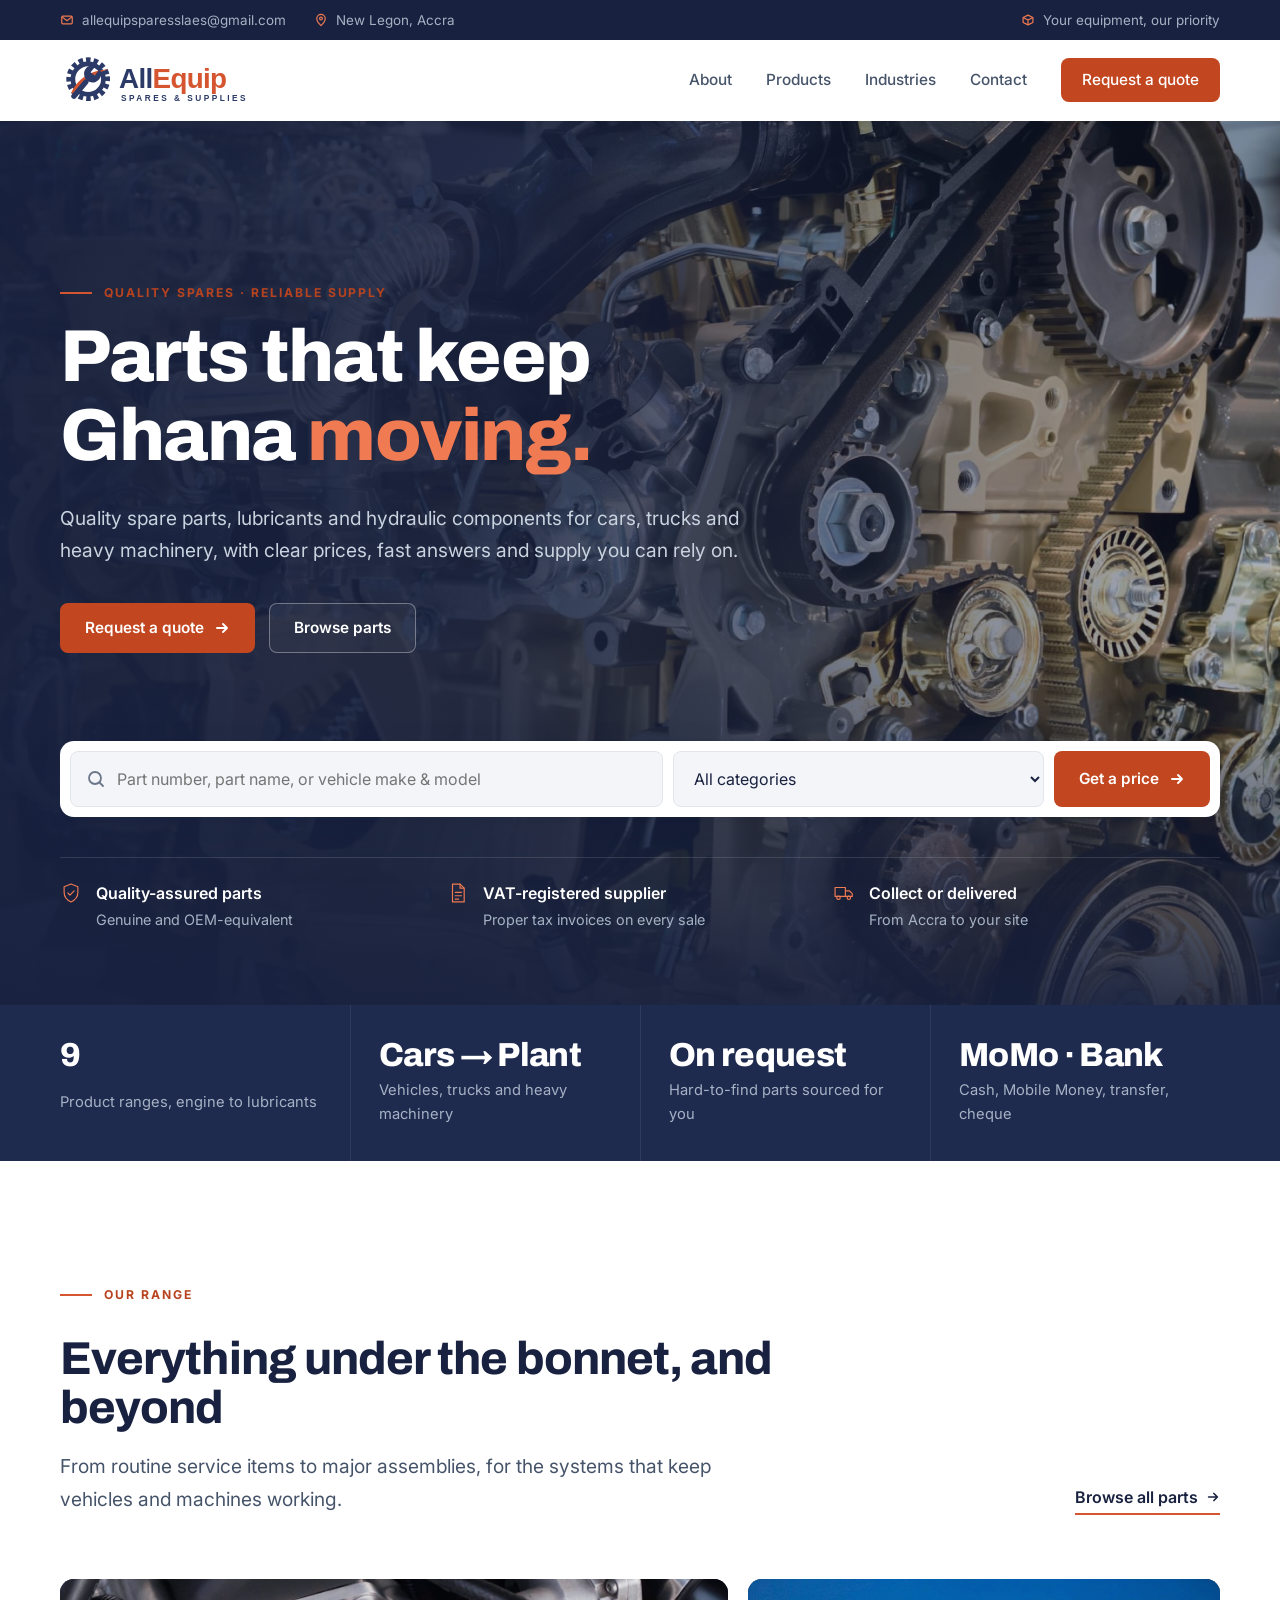
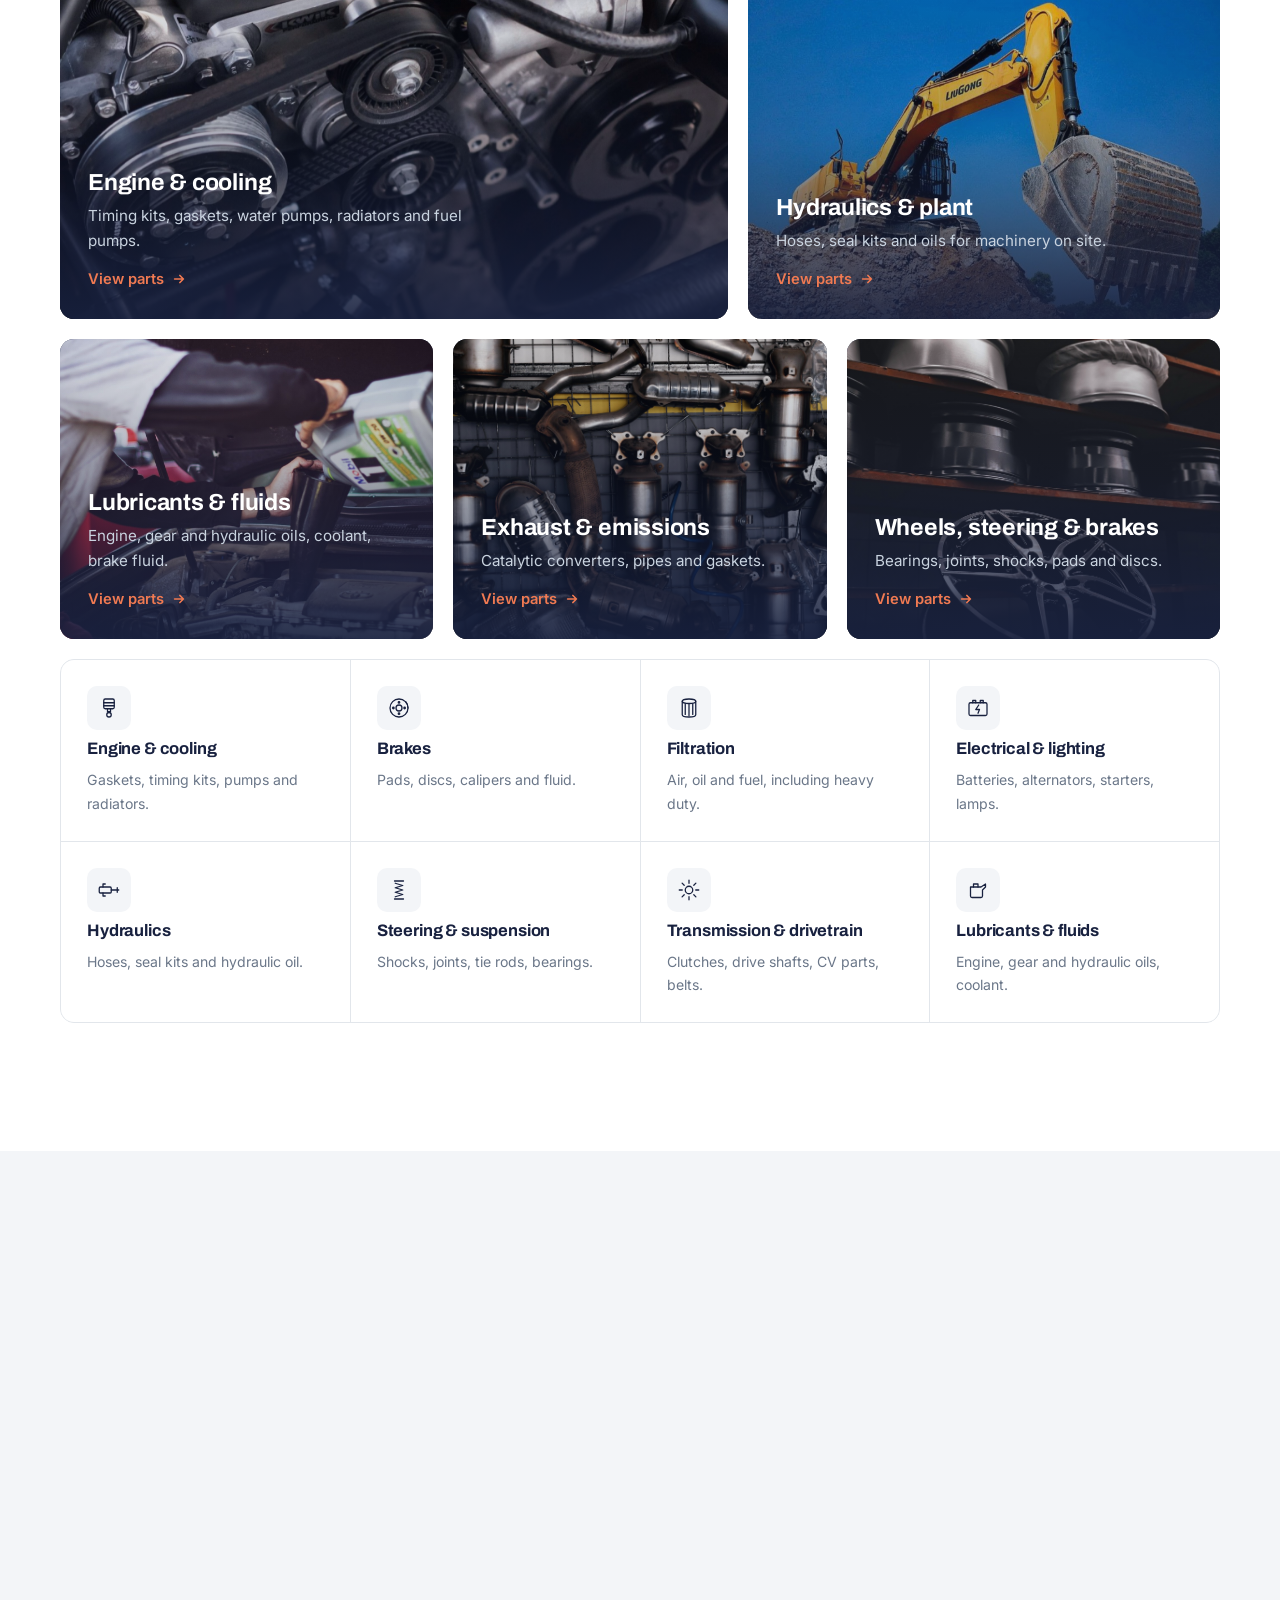
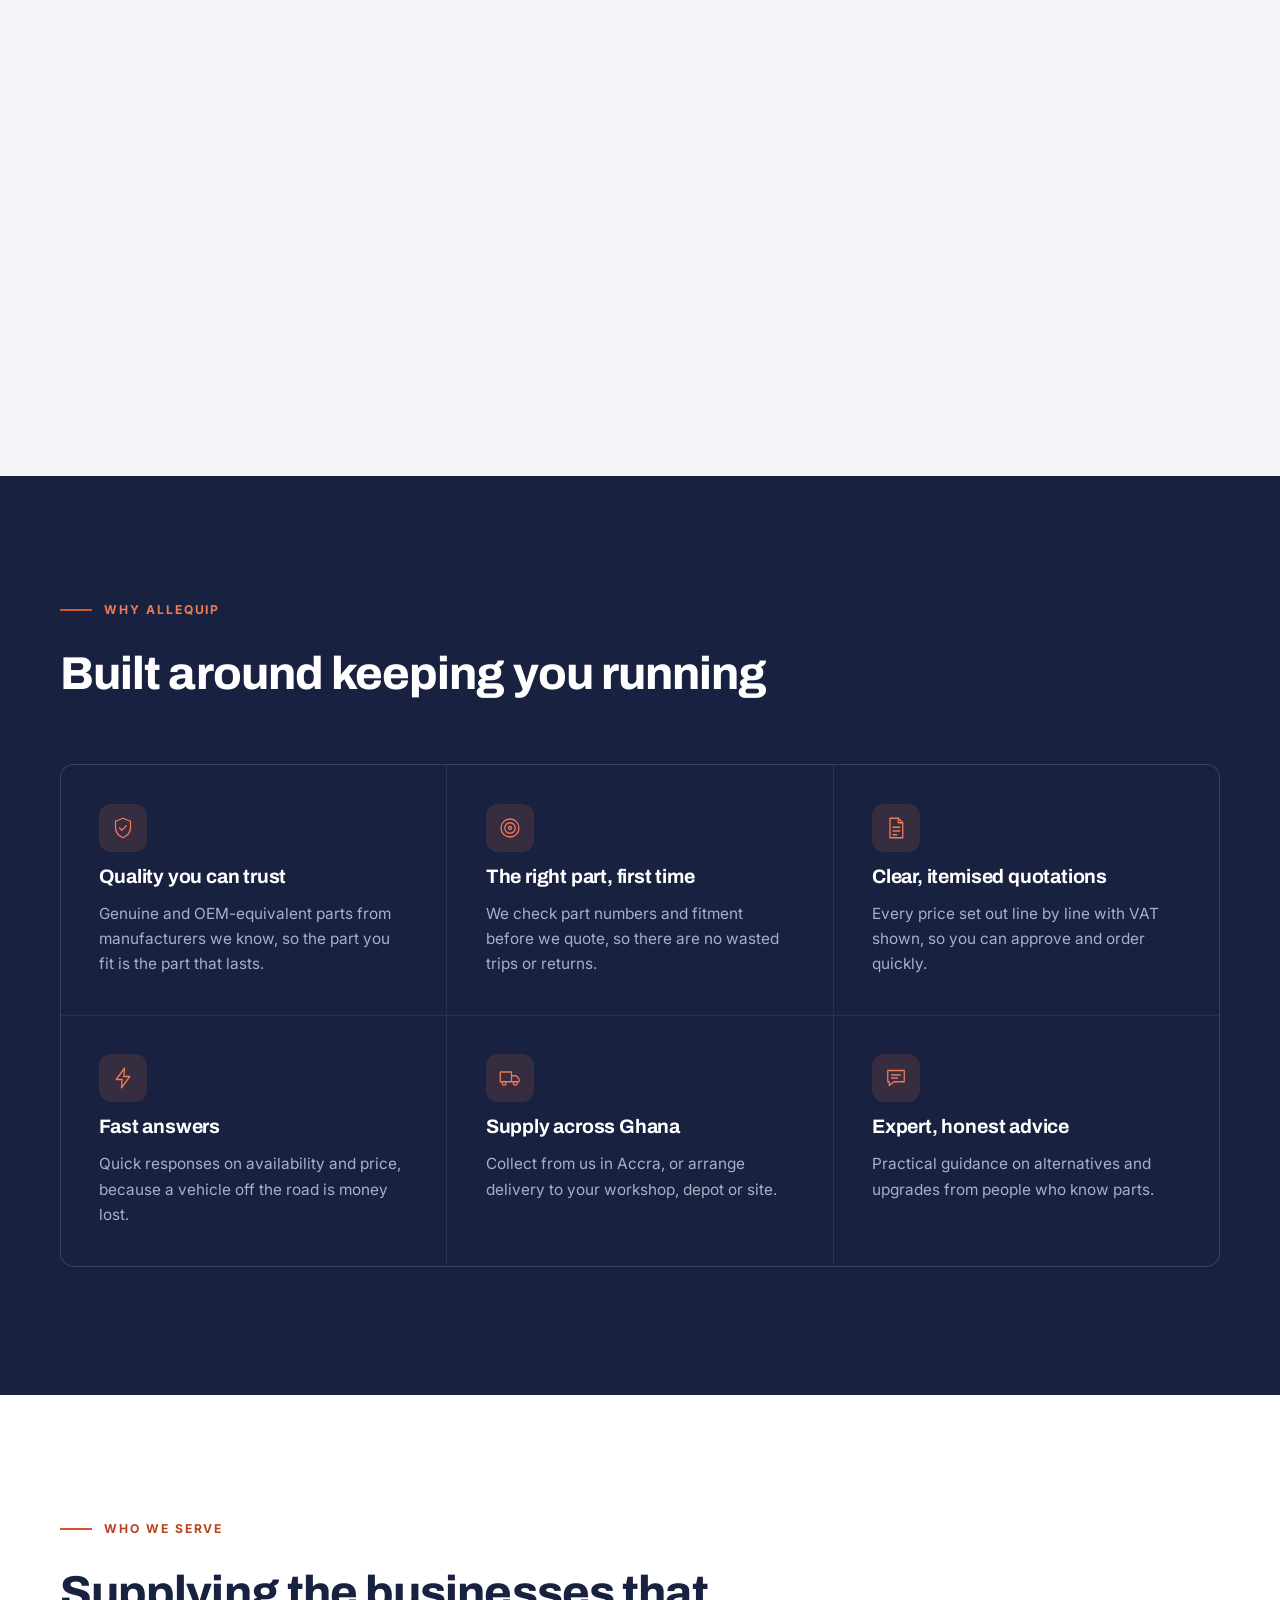
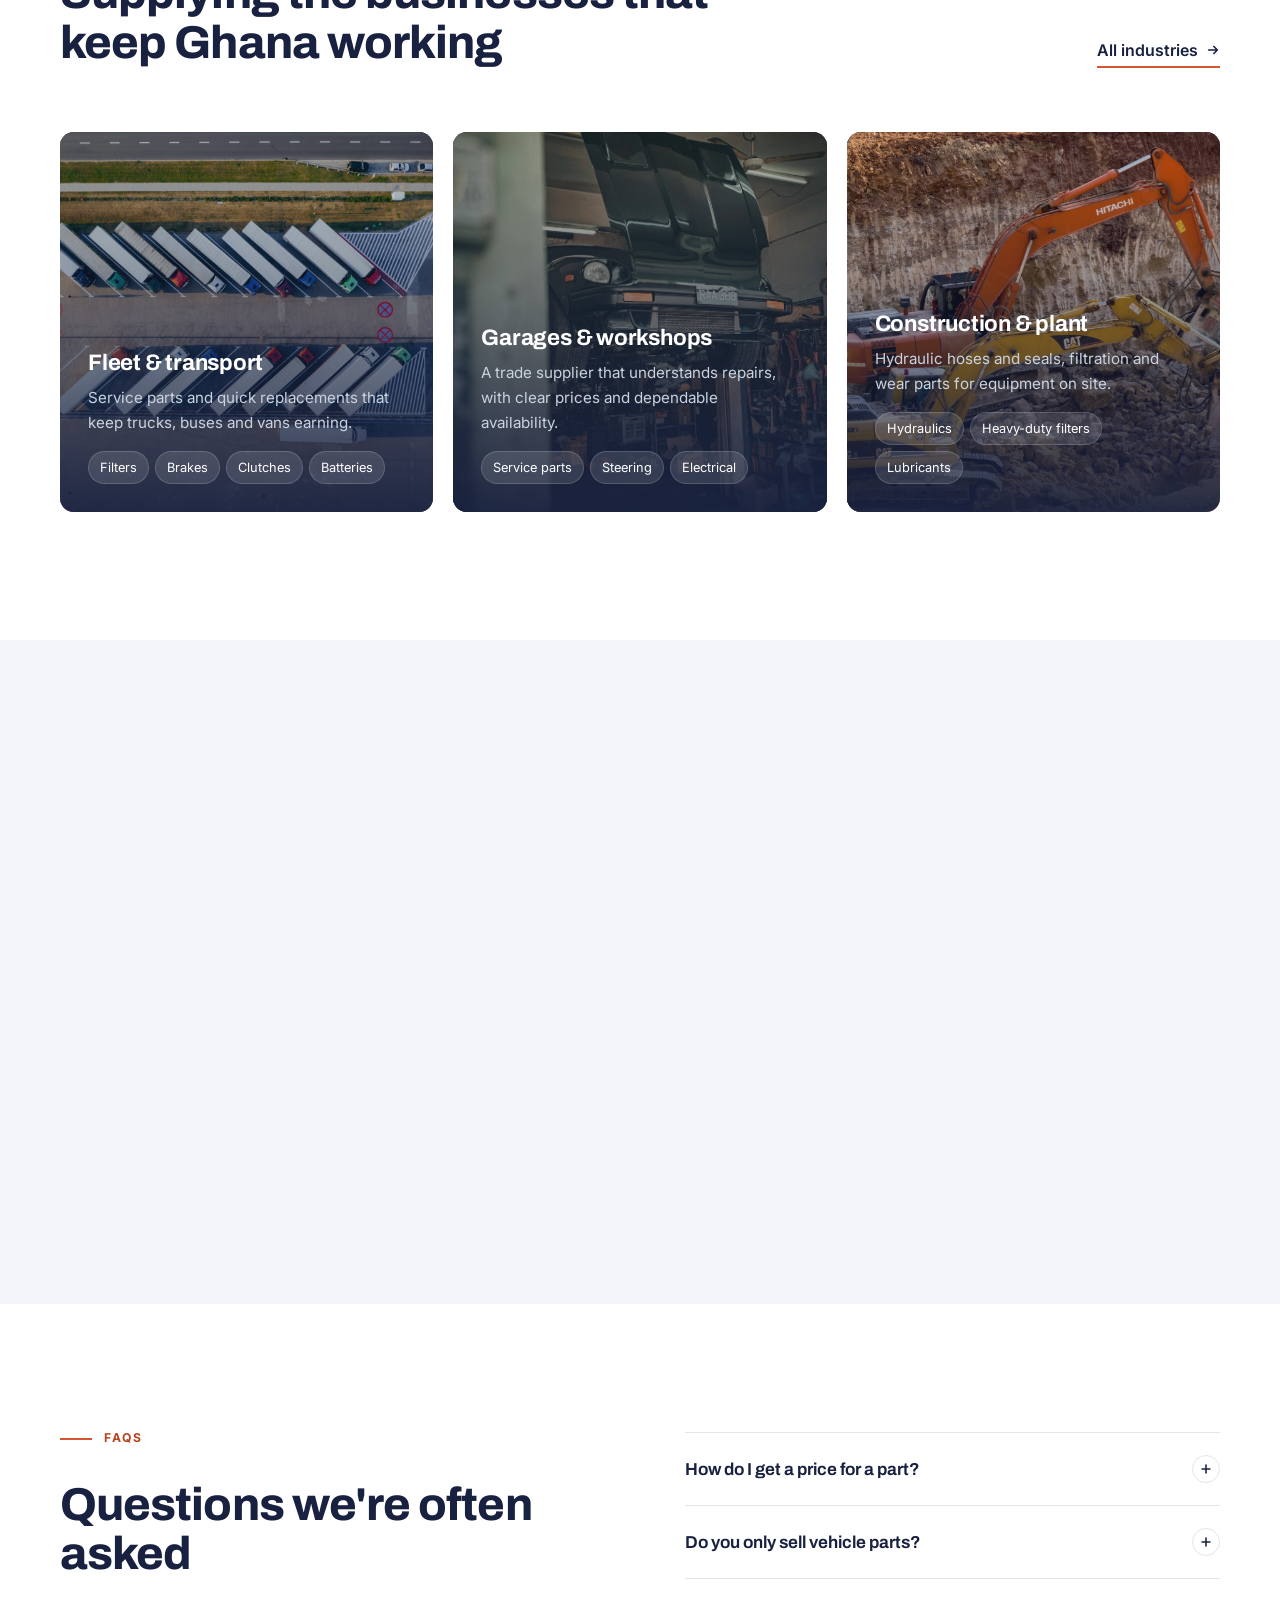
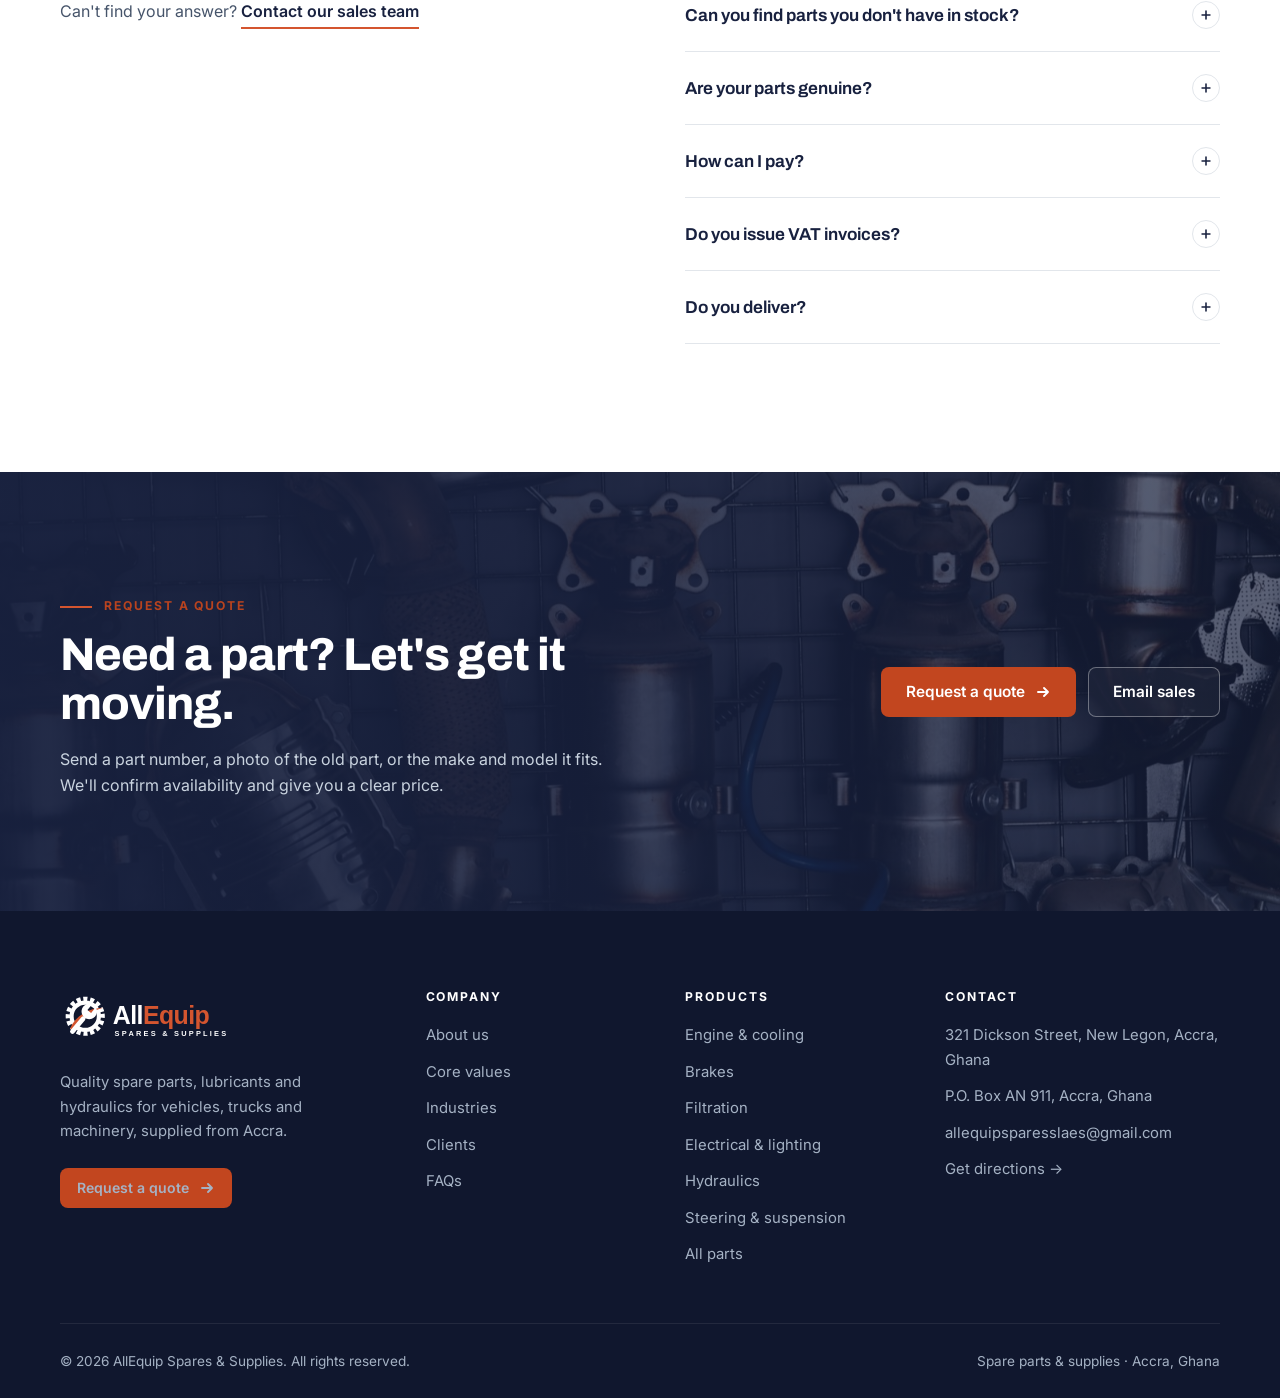
==== index.html @ 828586d1 "AllEquip Spares & Supplies website" ====
<!doctype html>
<html lang="en-GH">
<head>
<meta charset="utf-8">
<meta name="viewport" content="width=device-width, initial-scale=1">
<title>AllEquip Spares &amp; Supplies | Vehicle, Truck &amp; Machinery Spare Parts in Accra</title>
<meta name="description" content="Quality spare parts, lubricants and hydraulics for vehicles, trucks and machinery from AllEquip Spares & Supplies, Accra, Ghana. Request a quote today.">
<meta property="og:title" content="AllEquip Spares &amp; Supplies | Vehicle, Truck &amp; Machinery Spare Parts in Accra">
<meta property="og:description" content="Quality spare parts, lubricants and hydraulics for vehicles, trucks and machinery from AllEquip Spares & Supplies, Accra, Ghana. Request a quote today.">
<meta property="og:type" content="website">
<meta property="og:image" content="assets/img/hero.jpg">
<meta name="theme-color" content="#18213f">
<link rel="icon" href="assets/logo-mark.svg" type="image/svg+xml">
<link rel="apple-touch-icon" href="assets/logo-mark.png">
<link rel="preconnect" href="https://fonts.googleapis.com">
<link rel="preconnect" href="https://fonts.gstatic.com" crossorigin>
<link href="https://fonts.googleapis.com/css2?family=Archivo:wght@600;700;750;800&amp;family=Inter:wght@400;500;600;700&amp;display=swap" rel="stylesheet">
<link rel="stylesheet" href="assets/styles.css">
</head>
<body>
<a class="skip" href="#main">Skip to content</a>
<div class="topbar">
  <div class="wrap">
    <div class="topbar-items">
      <a href="mailto:allequipsparesslaes@gmail.com"><svg viewBox="0 0 20 20" fill="none" stroke="currentColor" stroke-width="1.7" stroke-linejoin="round" aria-hidden="true"><rect x="2.5" y="4.5" width="15" height="11" rx="1.5"/><path d="m3 5.5 7 5.5 7-5.5"/></svg>allequipsparesslaes@gmail.com</a>
      <span class="hide-sm"><svg viewBox="0 0 20 20" fill="none" stroke="currentColor" stroke-width="1.7" stroke-linejoin="round" aria-hidden="true"><path d="M10 18s6-5.2 6-10a6 6 0 1 0-12 0c0 4.8 6 10 6 10Z"/><circle cx="10" cy="8" r="2"/></svg>New Legon, Accra</span>
    </div>
    <div class="topbar-items hide-sm"><span><svg viewBox="0 0 20 20" fill="none" stroke="currentColor" stroke-width="1.7" stroke-linejoin="round" aria-hidden="true"><path d="M3 6.5 10 3l7 3.5v7L10 17l-7-3.5z"/><path d="M3 6.5 10 10l7-3.5M10 10v7"/></svg>Your equipment, our priority</span></div>
  </div>
</div>
<header class="site-header">
  <div class="wrap">
    <a class="brand" href="index.html" aria-label="AllEquip Spares &amp; Supplies, home">
      <img class="brand-logo" src="assets/logo.svg" alt="AllEquip Spares &amp; Supplies" width="220" height="60">
    </a>
    <button class="menu-toggle" type="button" aria-expanded="false" aria-controls="site-nav" aria-label="Menu">
      <svg viewBox="0 0 20 20" fill="none" stroke="currentColor" stroke-width="1.8" stroke-linecap="round" aria-hidden="true"><path d="M3 6h14M3 10h14M3 14h14"/></svg>
    </button>
    <nav id="site-nav" class="nav" aria-label="Main">
      <a href="about.html">About</a><a href="products.html">Products</a><a href="industries.html">Industries</a><a href="contact.html">Contact</a>
      <a class="btn btn--primary" href="contact.html#quote">Request a quote</a>
    </nav>
  </div>
</header>
<main id="main">

<section class="hero" aria-labelledby="hero-title">
  <div class="hero-media"><img src="assets/img/hero.jpg" alt="" fetchpriority="high"></div>
  <div class="wrap">
    <div class="hero-copy">
      <p class="eyebrow">Quality spares &middot; Reliable supply</p>
      <h1 id="hero-title">Parts that keep Ghana <span class="accent">moving.</span></h1>
      <p class="lead">Quality spare parts, lubricants and hydraulic components for cars, trucks and heavy machinery, with clear prices, fast answers and supply you can rely on.</p>
      <div class="hero-actions">
        <a class="btn btn--primary" href="contact.html#quote">Request a quote <svg viewBox="0 0 16 16" fill="none" stroke="currentColor" stroke-width="1.9" stroke-linecap="round" stroke-linejoin="round" aria-hidden="true"><path d="M3 8h10M9 4l4 4-4 4"/></svg></a>
        <a class="btn btn--ghost" href="products.html">Browse parts</a>
      </div>
    </div>
    <form class="finder" action="contact.html#quote" method="get" role="search" aria-label="Find a part">
      <div class="finder-field">
        <label for="f-part">Part name, number or vehicle</label>
        <svg viewBox="0 0 20 20" fill="none" stroke="currentColor" stroke-width="1.8" stroke-linecap="round" aria-hidden="true"><circle cx="9" cy="9" r="6"/><path d="M13.5 13.5 17 17"/></svg>
        <input id="f-part" name="part" placeholder="Part number, part name, or vehicle make &amp; model" autocomplete="off">
      </div>
      <div class="finder-field">
        <label for="f-cat">Category</label>
        <select id="f-cat" name="category">
          <option value="">All categories</option>
          <option>Engine & cooling</option><option>Brakes</option><option>Filtration</option><option>Electrical & lighting</option><option>Hydraulics</option><option>Steering & suspension</option><option>Transmission & drivetrain</option><option>Lubricants & fluids</option><option>Exhaust</option>
        </select>
      </div>
      <button class="btn btn--primary" type="submit">Get a price <svg viewBox="0 0 16 16" fill="none" stroke="currentColor" stroke-width="1.9" stroke-linecap="round" stroke-linejoin="round" aria-hidden="true"><path d="M3 8h10M9 4l4 4-4 4"/></svg></button>
    </form>
    <div class="hero-points">
      <div class="hero-point"><svg viewBox="0 0 32 32" fill="none" stroke="currentColor" stroke-width="1.7" stroke-linecap="round" stroke-linejoin="round" aria-hidden="true"><path d="M16 3 6 7v8c0 6.5 4.3 11.5 10 14 5.7-2.5 10-7.5 10-14V7z"/><path d="m11.5 16 3 3 6-6"/></svg><div><b>Quality-assured parts</b><span>Genuine and OEM-equivalent</span></div></div>
      <div class="hero-point"><svg viewBox="0 0 32 32" fill="none" stroke="currentColor" stroke-width="1.7" stroke-linecap="round" stroke-linejoin="round" aria-hidden="true"><path d="M8 3h11l6 6v20H8z"/><path d="M19 3v6h6M12 15h9M12 20h9M12 25h5"/></svg><div><b>VAT-registered supplier</b><span>Proper tax invoices on every sale</span></div></div>
      <div class="hero-point"><svg viewBox="0 0 32 32" fill="none" stroke="currentColor" stroke-width="1.7" stroke-linecap="round" stroke-linejoin="round" aria-hidden="true"><path d="M3 8h15v13H3zM18 13h6l4 4v4h-10"/><circle cx="8" cy="23" r="2.5"/><circle cx="23" cy="23" r="2.5"/></svg><div><b>Collect or delivered</b><span>From Accra to your site</span></div></div>
    </div>
  </div>
</section>

<section class="facts" aria-label="At a glance">
  <div class="wrap">
    <div class="fact"><b>9</b><span>Product ranges, engine to lubricants</span></div>
    <div class="fact"><b>Cars &rarr; Plant</b><span>Vehicles, trucks and heavy machinery</span></div>
    <div class="fact"><b>On request</b><span>Hard-to-find parts sourced for you</span></div>
    <div class="fact"><b>MoMo &middot; Bank</b><span>Cash, Mobile Money, transfer, cheque</span></div>
  </div>
</section>

<section class="section" aria-labelledby="range-title">
  <div class="wrap">
    <div class="section-head section-head--row reveal">
      <div>
        <p class="eyebrow">Our range</p>
        <h2 id="range-title">Everything under the bonnet, and beyond</h2>
        <p class="lead">From routine service items to major assemblies, for the systems that keep vehicles and machines working.</p>
      </div>
      <a class="text-link" href="products.html">Browse all parts <svg viewBox="0 0 16 16" fill="none" stroke="currentColor" stroke-width="1.9" stroke-linecap="round" stroke-linejoin="round" aria-hidden="true"><path d="M3 8h10M9 4l4 4-4 4"/></svg></a>
    </div>
    <div class="tiles">
      <a class="tile tile--wide reveal" href="products.html#engine"><img src="assets/img/engine.jpg" alt="" loading="lazy">
        <div class="tile-body"><h3>Engine &amp; cooling</h3><p>Timing kits, gaskets, water pumps, radiators and fuel pumps.</p><span class="more">View parts <svg viewBox="0 0 16 16" fill="none" stroke="currentColor" stroke-width="1.9" stroke-linecap="round" stroke-linejoin="round" aria-hidden="true"><path d="M3 8h10M9 4l4 4-4 4"/></svg></span></div></a>
      <a class="tile tile--narrow reveal" href="products.html#hydraulics"><img src="assets/img/digger.jpg" alt="" loading="lazy">
        <div class="tile-body"><h3>Hydraulics &amp; plant</h3><p>Hoses, seal kits and oils for machinery on site.</p><span class="more">View parts <svg viewBox="0 0 16 16" fill="none" stroke="currentColor" stroke-width="1.9" stroke-linecap="round" stroke-linejoin="round" aria-hidden="true"><path d="M3 8h10M9 4l4 4-4 4"/></svg></span></div></a>
      <a class="tile tile--third reveal" href="products.html#lubricants"><img src="assets/img/oil.jpg" alt="" loading="lazy">
        <div class="tile-body"><h3>Lubricants &amp; fluids</h3><p>Engine, gear and hydraulic oils, coolant, brake fluid.</p><span class="more">View parts <svg viewBox="0 0 16 16" fill="none" stroke="currentColor" stroke-width="1.9" stroke-linecap="round" stroke-linejoin="round" aria-hidden="true"><path d="M3 8h10M9 4l4 4-4 4"/></svg></span></div></a>
      <a class="tile tile--third reveal" href="products.html#exhaust"><img src="assets/img/parts.jpg" alt="" loading="lazy">
        <div class="tile-body"><h3>Exhaust &amp; emissions</h3><p>Catalytic converters, pipes and gaskets.</p><span class="more">View parts <svg viewBox="0 0 16 16" fill="none" stroke="currentColor" stroke-width="1.9" stroke-linecap="round" stroke-linejoin="round" aria-hidden="true"><path d="M3 8h10M9 4l4 4-4 4"/></svg></span></div></a>
      <a class="tile tile--third reveal" href="products.html#steering"><img src="assets/img/wheel.jpg" alt="" loading="lazy">
        <div class="tile-body"><h3>Wheels, steering &amp; brakes</h3><p>Bearings, joints, shocks, pads and discs.</p><span class="more">View parts <svg viewBox="0 0 16 16" fill="none" stroke="currentColor" stroke-width="1.9" stroke-linecap="round" stroke-linejoin="round" aria-hidden="true"><path d="M3 8h10M9 4l4 4-4 4"/></svg></span></div></a>
    </div>
    <div class="ranges reveal">
      <a class="range" href="products.html#engine"><span class="icon"><svg viewBox="0 0 32 32" fill="none" stroke="currentColor" stroke-width="1.7" stroke-linecap="round" stroke-linejoin="round" aria-hidden="true"><rect x="9" y="4" width="14" height="13" rx="2"/><path d="M9 9h14M9 13h14"/><path d="M14 17v4h4v-4"/><circle cx="16" cy="25" r="3"/></svg></span><h3>Engine &amp; cooling</h3><p>Gaskets, timing kits, pumps and radiators.</p></a><a class="range" href="products.html#brakes"><span class="icon"><svg viewBox="0 0 32 32" fill="none" stroke="currentColor" stroke-width="1.7" stroke-linecap="round" stroke-linejoin="round" aria-hidden="true"><circle cx="16" cy="16" r="12"/><circle cx="16" cy="16" r="4"/><circle cx="16" cy="8.5" r="1"/><circle cx="23.5" cy="16" r="1"/><circle cx="16" cy="23.5" r="1"/><circle cx="8.5" cy="16" r="1"/><path d="M25 7.5c2 2.2 3 5 3 8.5"/></svg></span><h3>Brakes</h3><p>Pads, discs, calipers and fluid.</p></a><a class="range" href="products.html#filtration"><span class="icon"><svg viewBox="0 0 32 32" fill="none" stroke="currentColor" stroke-width="1.7" stroke-linecap="round" stroke-linejoin="round" aria-hidden="true"><ellipse cx="16" cy="7" rx="9" ry="3"/><path d="M7 7v18c0 1.7 4 3 9 3s9-1.3 9-3V7"/><path d="M11 10.5v14M16 11v15M21 10.5v14"/></svg></span><h3>Filtration</h3><p>Air, oil and fuel, including heavy duty.</p></a><a class="range" href="products.html#electrical"><span class="icon"><svg viewBox="0 0 32 32" fill="none" stroke="currentColor" stroke-width="1.7" stroke-linecap="round" stroke-linejoin="round" aria-hidden="true"><rect x="4" y="9" width="24" height="17" rx="2"/><path d="M9 9V6h4v3M19 9V6h4v3"/><path d="M17 12l-4 6h5l-2 5"/></svg></span><h3>Electrical &amp; lighting</h3><p>Batteries, alternators, starters, lamps.</p></a><a class="range" href="products.html#hydraulics"><span class="icon"><svg viewBox="0 0 32 32" fill="none" stroke="currentColor" stroke-width="1.7" stroke-linecap="round" stroke-linejoin="round" aria-hidden="true"><rect x="3" y="12" width="16" height="8" rx="1.5"/><path d="M19 16h10M27 13v6"/><path d="M8 12V8h3M8 20v4h3"/></svg></span><h3>Hydraulics</h3><p>Hoses, seal kits and hydraulic oil.</p></a><a class="range" href="products.html#steering"><span class="icon"><svg viewBox="0 0 32 32" fill="none" stroke="currentColor" stroke-width="1.7" stroke-linecap="round" stroke-linejoin="round" aria-hidden="true"><path d="M10 4h12M10 28h12"/><path d="M11 7l10 3-10 3 10 3-10 3 10 3-10 3"/></svg></span><h3>Steering &amp; suspension</h3><p>Shocks, joints, tie rods, bearings.</p></a><a class="range" href="products.html#drivetrain"><span class="icon"><svg viewBox="0 0 32 32" fill="none" stroke="currentColor" stroke-width="1.7" stroke-linecap="round" stroke-linejoin="round" aria-hidden="true"><circle cx="16" cy="16" r="5"/><path d="M16 3v4M16 25v4M3 16h4M25 16h4M6.8 6.8l2.8 2.8M22.4 22.4l2.8 2.8M6.8 25.2l2.8-2.8M22.4 9.6l2.8-2.8"/></svg></span><h3>Transmission &amp; drivetrain</h3><p>Clutches, drive shafts, CV parts, belts.</p></a><a class="range" href="products.html#lubricants"><span class="icon"><svg viewBox="0 0 32 32" fill="none" stroke="currentColor" stroke-width="1.7" stroke-linecap="round" stroke-linejoin="round" aria-hidden="true"><path d="M6 12h14l6-4v4l-4 4v8a2 2 0 0 1-2 2H8a2 2 0 0 1-2-2Z"/><path d="M10 12V8h6v4"/></svg></span><h3>Lubricants &amp; fluids</h3><p>Engine, gear and hydraulic oils, coolant.</p></a>
    </div>
  </div>
</section>

<section class="section section--mist" aria-labelledby="about-title">
  <div class="wrap split">
    <div class="figure reveal">
      <img src="assets/img/workshop.jpg" alt="A mechanic fitting a part in a workshop" loading="lazy">
      <div class="figure-card">
        <q>Your equipment, our priority.</q>
        <span>Quality spares &middot; Reliable supply</span>
      </div>
    </div>
    <div class="prose reveal">
      <p class="eyebrow">About AllEquip</p>
      <h2 id="about-title">A supply partner, not just a parts counter</h2>
      <!-- DRAFT: confirm or replace with your own story -->
      <p class="lead">When a vehicle or machine is down, the business behind it is losing money. AllEquip exists to shorten that time.</p>
      <p>We supply workshops, fleet operators and businesses that depend on their equipment, and we take the time to understand what they run, so the right part is ready when it's needed.</p>
      <ul class="checks">
        <li>Parts checked for fitment before we quote</li>
        <li>Clear, itemised prices with VAT shown</li>
        <li>Hard-to-find parts sourced on request</li>
      </ul>
      <p><a class="text-link" href="about.html">More about us <svg viewBox="0 0 16 16" fill="none" stroke="currentColor" stroke-width="1.9" stroke-linecap="round" stroke-linejoin="round" aria-hidden="true"><path d="M3 8h10M9 4l4 4-4 4"/></svg></a></p>
    </div>
  </div>
</section>

<section class="section section--dark" aria-labelledby="why-title">
  <div class="wrap">
    <div class="section-head reveal">
      <p class="eyebrow">Why AllEquip</p>
      <h2 id="why-title">Built around keeping you running</h2>
    </div>
    <div class="reveal"><div class="features"><div class="feature"><span class="icon"><svg viewBox="0 0 32 32" fill="none" stroke="currentColor" stroke-width="1.7" stroke-linecap="round" stroke-linejoin="round" aria-hidden="true"><path d="M16 3 6 7v8c0 6.5 4.3 11.5 10 14 5.7-2.5 10-7.5 10-14V7z"/><path d="m11.5 16 3 3 6-6"/></svg></span><h3>Quality you can trust</h3><p>Genuine and OEM-equivalent parts from manufacturers we know, so the part you fit is the part that lasts.</p></div><div class="feature"><span class="icon"><svg viewBox="0 0 32 32" fill="none" stroke="currentColor" stroke-width="1.7" stroke-linecap="round" stroke-linejoin="round" aria-hidden="true"><circle cx="16" cy="16" r="12"/><circle cx="16" cy="16" r="7"/><circle cx="16" cy="16" r="2"/></svg></span><h3>The right part, first time</h3><p>We check part numbers and fitment before we quote, so there are no wasted trips or returns.</p></div><div class="feature"><span class="icon"><svg viewBox="0 0 32 32" fill="none" stroke="currentColor" stroke-width="1.7" stroke-linecap="round" stroke-linejoin="round" aria-hidden="true"><path d="M8 3h11l6 6v20H8z"/><path d="M19 3v6h6M12 15h9M12 20h9M12 25h5"/></svg></span><h3>Clear, itemised quotations</h3><p>Every price set out line by line with VAT shown, so you can approve and order quickly.</p></div><div class="feature"><span class="icon"><svg viewBox="0 0 32 32" fill="none" stroke="currentColor" stroke-width="1.7" stroke-linecap="round" stroke-linejoin="round" aria-hidden="true"><path d="M18 3 7 18h8l-1 11 11-15h-8z"/></svg></span><h3>Fast answers</h3><p>Quick responses on availability and price, because a vehicle off the road is money lost.</p></div><div class="feature"><span class="icon"><svg viewBox="0 0 32 32" fill="none" stroke="currentColor" stroke-width="1.7" stroke-linecap="round" stroke-linejoin="round" aria-hidden="true"><path d="M3 8h15v13H3zM18 13h6l4 4v4h-10"/><circle cx="8" cy="23" r="2.5"/><circle cx="23" cy="23" r="2.5"/></svg></span><h3>Supply across Ghana</h3><p>Collect from us in Accra, or arrange delivery to your workshop, depot or site.</p></div><div class="feature"><span class="icon"><svg viewBox="0 0 32 32" fill="none" stroke="currentColor" stroke-width="1.7" stroke-linecap="round" stroke-linejoin="round" aria-hidden="true"><path d="M5 6h22v15H13l-6 5v-5H5z"/><path d="M10 12h12M10 16h8"/></svg></span><h3>Expert, honest advice</h3><p>Practical guidance on alternatives and upgrades from people who know parts.</p></div></div></div>
  </div>
</section>

<section class="section" aria-labelledby="industries-title">
  <div class="wrap">
    <div class="section-head section-head--row reveal">
      <div>
        <p class="eyebrow">Who we serve</p>
        <h2 id="industries-title">Supplying the businesses that keep Ghana working</h2>
      </div>
      <a class="text-link" href="industries.html">All industries <svg viewBox="0 0 16 16" fill="none" stroke="currentColor" stroke-width="1.9" stroke-linecap="round" stroke-linejoin="round" aria-hidden="true"><path d="M3 8h10M9 4l4 4-4 4"/></svg></a>
    </div>
    <div class="grid grid--3"><article class="industry reveal">
        <img src="assets/img/trucks.jpg" alt="" loading="lazy">
        <div class="industry-body"><h3>Fleet &amp; transport</h3><p>Service parts and quick replacements that keep trucks, buses and vans earning.</p><ul><li>Filters</li><li>Brakes</li><li>Clutches</li><li>Batteries</li></ul></div>
      </article><article class="industry reveal">
        <img src="assets/img/lift.jpg" alt="" loading="lazy">
        <div class="industry-body"><h3>Garages &amp; workshops</h3><p>A trade supplier that understands repairs, with clear prices and dependable availability.</p><ul><li>Service parts</li><li>Steering</li><li>Electrical</li></ul></div>
      </article><article class="industry reveal">
        <img src="assets/img/excavator.jpg" alt="" loading="lazy">
        <div class="industry-body"><h3>Construction &amp; plant</h3><p>Hydraulic hoses and seals, filtration and wear parts for equipment on site.</p><ul><li>Hydraulics</li><li>Heavy-duty filters</li><li>Lubricants</li></ul></div>
      </article></div>
  </div>
</section>

<section class="section section--mist" aria-labelledby="how-title">
  <div class="wrap">
    <div class="section-head reveal">
      <p class="eyebrow">How ordering works</p>
      <h2 id="how-title">From enquiry to fitted, in four steps</h2>
    </div>
    <div class="reveal"><ol class="steps"><li class="step"><h3>Send your request</h3><p>A part number, a photo of the old part, or the vehicle or machine details.</p></li><li class="step"><h3>We identify the part</h3><p>We confirm fitment and suggest suitable alternatives where they help.</p></li><li class="step"><h3>Get a clear quote</h3><p>Itemised prices with VAT shown, valid for a stated period.</p></li><li class="step"><h3>Collect or delivered</h3><p>Pick up in Accra or have it delivered to your workshop or site.</p></li></ol></div>
    <div class="reveal" style="margin-top:48px;display:grid;gap:10px">
      <!-- DRAFT: confirm the payment methods you accept -->
      <h3>Ways to pay</h3>
      <div class="pay"><span><svg viewBox="0 0 20 20" fill="none" stroke="currentColor" stroke-width="1.7" stroke-linejoin="round" aria-hidden="true"><rect x="2" y="5" width="16" height="10" rx="1.5"/><circle cx="10" cy="10" r="2.2"/></svg>Cash</span><span><svg viewBox="0 0 20 20" fill="none" stroke="currentColor" stroke-width="1.7" stroke-linejoin="round" aria-hidden="true"><rect x="5.5" y="2.5" width="9" height="15" rx="1.5"/><path d="M9 14.5h2"/></svg>Mobile Money</span><span><svg viewBox="0 0 20 20" fill="none" stroke="currentColor" stroke-width="1.7" stroke-linejoin="round" aria-hidden="true"><path d="M2.5 7.5 10 3l7.5 4.5zM4 8v7M8 8v7M12 8v7M16 8v7M2.5 17h15"/></svg>Bank transfer</span><span><svg viewBox="0 0 20 20" fill="none" stroke="currentColor" stroke-width="1.7" stroke-linejoin="round" stroke-linecap="round" aria-hidden="true"><rect x="2" y="5" width="16" height="10" rx="1.5"/><path d="M5 12h5M12 9h3"/></svg>Cheque</span></div>
    </div>
  </div>
</section>

<section class="section" id="faq" aria-labelledby="faq-title">
  <div class="wrap split split--top">
    <div class="prose reveal">
      <p class="eyebrow">FAQs</p>
      <h2 id="faq-title">Questions we're often asked</h2>
      <p>Can't find your answer? <a class="text-link" href="contact.html">Contact our sales team</a></p>
    </div>
    <div class="reveal"><div class="faq"><details><summary>How do I get a price for a part?</summary><p>Use the quote form, or email us with the part number and quantity. If you don't have a part number, send the make, model and year of the vehicle or machine, or a photo of the old part, and we'll identify it.</p></details><details><summary>Do you only sell vehicle parts?</summary><p>No. Alongside car and truck parts we supply hydraulic components, filtration, lubricants and service parts for plant and machinery.</p></details><details><summary>Can you find parts you don't have in stock?</summary><p>Yes. We source parts on request. Send us the details and we'll come back with availability, price and an expected date.</p></details><details><summary>Are your parts genuine?</summary><p>We supply genuine and quality OEM-equivalent parts from trusted manufacturers, and we'll always tell you which you're getting.</p></details><details><summary>How can I pay?</summary><p>Cash, Mobile Money, bank transfer and cheque. Account customers can be set up with agreed credit terms.</p></details><details><summary>Do you issue VAT invoices?</summary><p>Yes. We're VAT-registered, and every sale comes with a proper invoice showing VAT, NHIL and GETFund.</p></details><details><summary>Do you deliver?</summary><p>You can collect from us in Accra, or we can arrange delivery to your workshop, depot or site. Ask when you request your quote.</p></details></div></div>
  </div>
</section>
<section class="cta" aria-labelledby="cta-title">
  <div class="hero-media"><img src="assets/img/parts.jpg" alt="" loading="lazy"></div>
  <div class="wrap reveal">
    <div>
      <p class="eyebrow">Request a quote</p>
      <h2 id="cta-title">Need a part? Let's get it moving.</h2>
      <p>Send a part number, a photo of the old part, or the make and model it fits. We'll confirm availability and give you a clear price.</p>
    </div>
    <div class="cta-actions">
      <a class="btn btn--primary" href="contact.html#quote">Request a quote <svg viewBox="0 0 16 16" fill="none" stroke="currentColor" stroke-width="1.9" stroke-linecap="round" stroke-linejoin="round" aria-hidden="true"><path d="M3 8h10M9 4l4 4-4 4"/></svg></a>
      <a class="btn btn--ghost" href="mailto:allequipsparesslaes@gmail.com">Email sales</a>
    </div>
  </div>
</section>
</main>
<footer class="site-footer">
  <div class="wrap">
    <div class="footer-top">
      <div class="footer-brand">
        <a class="brand" href="index.html" aria-label="AllEquip Spares &amp; Supplies, home">
          <img class="brand-logo" src="assets/logo-inverse.svg" alt="AllEquip Spares &amp; Supplies" width="240" height="66">
        </a>
        <p>Quality spare parts, lubricants and hydraulics for vehicles, trucks and machinery, supplied from Accra.</p>
        <a class="btn btn--primary btn--sm" href="contact.html#quote">Request a quote <svg viewBox="0 0 16 16" fill="none" stroke="currentColor" stroke-width="1.9" stroke-linecap="round" stroke-linejoin="round" aria-hidden="true"><path d="M3 8h10M9 4l4 4-4 4"/></svg></a>
      </div>
      <div>
        <h3>Company</h3>
        <ul><li><a href="about.html">About us</a></li><li><a href="about.html#values">Core values</a></li><li><a href="industries.html">Industries</a></li><li><a href="industries.html#clients">Clients</a></li><li><a href="index.html#faq">FAQs</a></li></ul>
      </div>
      <div>
        <h3>Products</h3>
        <ul><li><a href="products.html#engine">Engine &amp; cooling</a></li><li><a href="products.html#brakes">Brakes</a></li><li><a href="products.html#filtration">Filtration</a></li><li><a href="products.html#electrical">Electrical &amp; lighting</a></li><li><a href="products.html#hydraulics">Hydraulics</a></li><li><a href="products.html#steering">Steering &amp; suspension</a></li><li><a href="products.html">All parts</a></li></ul>
      </div>
      <div>
        <h3>Contact</h3>
        <ul>
          <li>321 Dickson Street, New Legon, Accra, Ghana</li>
          <li>P.O. Box AN 911, Accra, Ghana</li>
          <li><a href="mailto:allequipsparesslaes@gmail.com">allequipsparesslaes@gmail.com</a></li>
          <li><a href="https://www.google.com/maps/search/?api=1&amp;query=321+Dickson+Street+Accra+Ghana" target="_blank" rel="noopener">Get directions &rarr;</a></li>
        </ul>
      </div>
    </div>
    <div class="footer-bottom">
      <span>&copy; <span data-year>2026</span> AllEquip Spares &amp; Supplies. All rights reserved.</span>
      <span>Spare parts &amp; supplies &middot; Accra, Ghana</span>
    </div>
  </div>
</footer>
<script src="assets/site.js" defer></script>
</body>
</html>
---- assets/styles.css ----
/* AllEquip Spares & Supplies — site styles.
   Industrial and confident: deep navy and graphite, real photography, one amber
   accent. Motion is limited to sections easing in once and quiet hover states;
   all of it is switched off for people who prefer reduced motion. */

:root {
  --ink: #18213f;          /* deep brand navy */
  --ink-2: #1f2a4f;
  --ink-3: #2b3a67;        /* logo navy */
  --steel: #46546a;
  --muted: #6b7789;
  --line: #e2e6eb;
  --mist: #f3f5f8;
  --paper: #ffffff;
  --accent: #d4552f;       /* logo orange-red */
  --accent-2: #f07a52;
  --accent-ink: #b8431f;
  --btn: #c2461f;          /* buttons: white text stays readable */
  --btn-hover: #d4552f;
  --on-dark: #eef2f7;
  --on-dark-2: #a5b2c4;

  --font-head: "Archivo", "Helvetica Neue", Arial, sans-serif;
  --font-body: "Inter", "Helvetica Neue", Arial, sans-serif;

  --wrap: 1240px;
  --gutter: clamp(16px, 4vw, 40px);
  --r: 8px;
  --r-lg: 14px;
  --shadow: 0 1px 2px rgba(24, 33, 63, .06), 0 8px 24px rgba(24, 33, 63, .06);
  --shadow-lg: 0 2px 4px rgba(24, 33, 63, .08), 0 24px 48px rgba(24, 33, 63, .14);
}

*, *::before, *::after { box-sizing: border-box; }
html { -webkit-text-size-adjust: 100%; scroll-behavior: smooth; scroll-padding-top: 96px; }
body { margin: 0; background: var(--paper); color: var(--steel); font: 400 16px/1.65 var(--font-body); -webkit-font-smoothing: antialiased; }
img, svg { display: block; max-width: 100%; }
a { color: inherit; }
h1, h2, h3, h4 { font-family: var(--font-head); color: var(--ink); margin: 0; line-height: 1.08; letter-spacing: -0.02em; }
h1 { font-size: clamp(2.5rem, 6vw, 4.6rem); font-weight: 800; }
h2 { font-size: clamp(1.9rem, 3.6vw, 3rem); font-weight: 750; }
h3 { font-size: 1.22rem; font-weight: 700; letter-spacing: -0.01em; }
p { margin: 0; }
:focus-visible { outline: 2px solid var(--accent); outline-offset: 3px; border-radius: 3px; }

.wrap { width: 100%; max-width: var(--wrap); margin: 0 auto; padding: 0 var(--gutter); }
.section { padding: clamp(72px, 10vw, 128px) 0; }
.section--mist { background: var(--mist); }
.section--dark { background: var(--ink); color: var(--on-dark-2); }
.section--dark h2, .section--dark h3 { color: #fff; }
.section--tight { padding: clamp(48px, 6vw, 72px) 0; }

.eyebrow { display: inline-flex; align-items: center; gap: 12px; font: 700 .76rem/1 var(--font-body); letter-spacing: .16em; text-transform: uppercase; color: var(--accent-ink); margin-bottom: 18px; }
.eyebrow::before { content: ""; width: 32px; height: 2px; background: var(--accent); }
.section--dark .eyebrow, .on-dark .eyebrow { color: var(--accent-2); }
.lead { font-size: clamp(1.06rem, 1.5vw, 1.22rem); line-height: 1.7; max-width: 60ch; }
.section-head { display: grid; gap: 16px; max-width: 780px; margin-bottom: clamp(40px, 5vw, 64px); }
.section-head--row { max-width: none; grid-template-columns: minmax(0, 1fr) auto; align-items: end; gap: 24px 48px; }
.section-head--row > div { display: grid; gap: 16px; max-width: 720px; }
@media (max-width: 760px) { .section-head--row { grid-template-columns: 1fr; } }

/* ------------------------------------------------------------- buttons */
.btn { display: inline-flex; align-items: center; justify-content: center; gap: 10px; min-height: 50px; padding: 0 24px; border-radius: var(--r);
  font: 600 .96rem/1 var(--font-body); text-decoration: none; border: 1px solid transparent; cursor: pointer; white-space: nowrap;
  transition: background-color .18s ease, border-color .18s ease, color .18s ease, transform .18s ease; }
.btn svg { width: 16px; height: 16px; transition: transform .18s ease; }
.btn:hover svg { transform: translateX(3px); }
.btn--primary { background: var(--btn); color: #fff; }
.btn--primary:hover { background: var(--btn-hover); }
.btn--ghost { border-color: rgba(255,255,255,.34); color: #fff; background: rgba(255,255,255,.04); }
.btn--ghost:hover { border-color: #fff; background: rgba(255,255,255,.1); }
.btn--dark { background: var(--ink); color: #fff; }
.btn--dark:hover { background: var(--ink-3); }
.btn--line { border-color: var(--line); color: var(--ink); background: #fff; }
.btn--line:hover { border-color: var(--ink); }
.btn--sm { min-height: 40px; padding: 0 16px; font-size: .88rem; }
.text-link { display: inline-flex; align-items: center; gap: 8px; color: var(--ink); font-weight: 600; text-decoration: none; border-bottom: 2px solid var(--accent); padding-bottom: 3px; }
.text-link:hover { color: var(--accent-ink); }
.text-link svg { width: 14px; height: 14px; }

/* ------------------------------------------------------- utility bar */
.topbar { background: var(--ink); color: var(--on-dark-2); font-size: .84rem; }
.topbar .wrap { display: flex; justify-content: space-between; align-items: center; gap: 16px; min-height: 40px; }
.topbar a { color: var(--on-dark-2); text-decoration: none; }
.topbar a:hover { color: #fff; }
.topbar-items { display: flex; gap: 28px; align-items: center; }
.topbar-items span, .topbar-items a { display: inline-flex; align-items: center; gap: 8px; }
.topbar svg { width: 14px; height: 14px; color: var(--accent-2); }
@media (max-width: 760px) { .topbar .hide-sm { display: none; } .topbar .wrap { justify-content: center; } }

/* -------------------------------------------------------------- header */
.site-header { position: sticky; top: 0; z-index: 60; background: rgba(255,255,255,.96); backdrop-filter: saturate(1.4) blur(10px); border-bottom: 1px solid transparent; transition: border-color .2s ease, box-shadow .2s ease; }
.site-header.is-scrolled { border-bottom-color: var(--line); box-shadow: 0 6px 24px rgba(24,33,63,.06); }
.site-header .wrap { display: flex; align-items: center; justify-content: space-between; min-height: 80px; gap: 24px; }
.brand { display: inline-flex; align-items: center; gap: 12px; text-decoration: none; }
.brand-logo { height: 58px; width: auto; }
.site-footer .brand-logo { height: 52px; }
@media (max-width: 520px) { .brand-logo { height: 46px; } }
.brand-name { display: grid; line-height: 1; }
.brand-name b { font: 800 1.28rem/1 var(--font-head); color: var(--ink); letter-spacing: .03em; }
.brand-name span { font: 600 .62rem/1 var(--font-body); letter-spacing: .24em; text-transform: uppercase; color: var(--muted); margin-top: 6px; }
.nav { display: flex; align-items: center; gap: 34px; }
.nav a { position: relative; font: 500 .96rem/1 var(--font-body); color: var(--steel); text-decoration: none; padding: 10px 0; }
.nav a:not(.btn)::after { content: ""; position: absolute; left: 0; right: 0; bottom: 0; height: 2px; background: var(--accent); transform: scaleX(0); transform-origin: left; transition: transform .2s ease; }
.nav a:not(.btn):hover { color: var(--ink); }
.nav a:not(.btn):hover::after, .nav a[aria-current="page"]::after { transform: scaleX(1); }
.nav a[aria-current="page"] { color: var(--ink); }
.nav .btn { padding: 0 20px; min-height: 44px; color: #fff; }
.menu-toggle { display: none; background: none; border: 1px solid var(--line); border-radius: var(--r); width: 46px; height: 46px; align-items: center; justify-content: center; cursor: pointer; color: var(--ink); }
.menu-toggle svg { width: 20px; height: 20px; }
@media (max-width: 960px) {
  .menu-toggle { display: inline-flex; }
  .nav { display: none; position: absolute; top: 100%; left: 0; right: 0; flex-direction: column; align-items: stretch; gap: 0; background: #fff; border-bottom: 1px solid var(--line); padding: 8px var(--gutter) 20px; box-shadow: var(--shadow-lg); }
  .nav.is-open { display: flex; }
  .nav a { padding: 16px 0; border-bottom: 1px solid var(--line); }
  .nav a:not(.btn)::after { display: none; }
  .nav a[aria-current="page"] { color: var(--accent-ink); }
  .nav .btn { margin-top: 16px; }
}

/* ---------------------------------------------------------------- hero */
.hero { position: relative; isolation: isolate; color: var(--on-dark-2); background: var(--ink); overflow: hidden; }
.hero-media { position: absolute; inset: 0; z-index: -2; }
.hero-media img { width: 100%; height: 100%; object-fit: cover; object-position: center; }
.hero::before { content: ""; position: absolute; inset: 0; z-index: -1;
  background: linear-gradient(90deg, rgba(24,33,63,.96) 0%, rgba(24,33,63,.88) 38%, rgba(24,33,63,.55) 70%, rgba(24,33,63,.35) 100%),
              linear-gradient(0deg, rgba(24,33,63,.85) 0%, rgba(24,33,63,0) 40%); }
.hero .wrap { padding-top: clamp(80px, 12vw, 160px); padding-bottom: clamp(48px, 6vw, 72px); }
.hero-copy { max-width: 720px; }
.hero h1 { color: #fff; }
.hero h1 .accent { color: var(--accent-2); }
.hero .lead { color: #c9d3df; margin-top: 26px; }
.hero-actions { display: flex; flex-wrap: wrap; gap: 14px; margin-top: 36px; }

/* Part finder: the quickest way from the home page to a quotation. */
.finder { margin-top: clamp(48px, 7vw, 88px); background: #fff; border-radius: var(--r-lg); box-shadow: var(--shadow-lg); padding: 10px; display: grid; grid-template-columns: minmax(0, 1.6fr) minmax(0, 1fr) auto; gap: 10px; }
.finder label { position: absolute; width: 1px; height: 1px; overflow: hidden; clip: rect(0 0 0 0); }
.finder-field { position: relative; display: flex; align-items: center; }
.finder-field svg { position: absolute; left: 16px; width: 20px; height: 20px; color: var(--muted); pointer-events: none; }
.finder input, .finder select { width: 100%; min-height: 56px; border: 1px solid var(--line); border-radius: var(--r); background: var(--mist); font: 400 1rem var(--font-body); color: var(--ink); padding: 0 16px; }
.finder input { padding-left: 46px; }
.finder input:focus, .finder select:focus { outline: 2px solid var(--accent); outline-offset: 0; background: #fff; }
.finder .btn { min-height: 56px; }
.finder-note { margin-top: 14px; font-size: .88rem; color: #b8c3d1; }
@media (max-width: 860px) { .finder { grid-template-columns: 1fr; } }

.hero-points { display: grid; grid-template-columns: repeat(3, minmax(0, 1fr)); gap: 0; margin-top: 40px; border-top: 1px solid rgba(255,255,255,.12); }
.hero-point { display: flex; gap: 14px; align-items: flex-start; padding: 22px 24px 0 0; }
.hero-point svg { width: 22px; height: 22px; flex: none; color: var(--accent-2); margin-top: 2px; }
.hero-point b { display: block; color: #fff; font-weight: 600; }
.hero-point span { font-size: .9rem; }
@media (max-width: 860px) { .hero-points { grid-template-columns: 1fr; } .hero-point { padding-top: 16px; } }

/* Inner page hero: a photo band with the page title. */
.page-hero { position: relative; isolation: isolate; background: var(--ink); color: #c9d3df; overflow: hidden; }
.page-hero .hero-media { position: absolute; inset: 0; z-index: -2; }
.page-hero::before { content: ""; position: absolute; inset: 0; z-index: -1; background: linear-gradient(90deg, rgba(24,33,63,.95) 0%, rgba(24,33,63,.8) 50%, rgba(24,33,63,.5) 100%); }
.page-hero .wrap { padding-top: clamp(72px, 10vw, 128px); padding-bottom: clamp(64px, 9vw, 112px); }
.page-hero h1 { color: #fff; max-width: 16ch; font-size: clamp(2.4rem, 5vw, 4rem); }
.page-hero .lead { color: #c9d3df; margin-top: 22px; }
.crumbs { display: flex; gap: 10px; font-size: .86rem; color: var(--on-dark-2); margin-bottom: 22px; }
.crumbs a { color: var(--on-dark-2); text-decoration: none; }
.crumbs a:hover { color: #fff; }

/* --------------------------------------------------------- facts strip */
.facts { background: var(--ink-2); color: var(--on-dark-2); }
.facts .wrap { display: grid; grid-template-columns: repeat(4, minmax(0, 1fr)); }
.fact { padding: 34px 28px; border-left: 1px solid rgba(255,255,255,.08); display: grid; gap: 6px; }
.fact:first-child { border-left: 0; padding-left: 0; }
.fact b { font: 800 clamp(1.6rem, 2.6vw, 2.1rem)/1 var(--font-head); color: #fff; letter-spacing: -0.02em; }
.fact span { font-size: .92rem; }
@media (max-width: 900px) { .facts .wrap { grid-template-columns: 1fr 1fr; } .fact { border-left: 0; padding-left: 0; border-top: 1px solid rgba(255,255,255,.08); } .fact:nth-child(-n+2) { border-top: 0; } }

/* ----------------------------------------------------- photo tiles */
.tiles { display: grid; grid-template-columns: repeat(12, minmax(0, 1fr)); gap: 20px; }
.tile { position: relative; isolation: isolate; overflow: hidden; border-radius: var(--r-lg); min-height: 340px; display: flex; align-items: flex-end; text-decoration: none; color: #fff; background: var(--ink); }
.tile img { position: absolute; inset: 0; z-index: -2; width: 100%; height: 100%; object-fit: cover; transition: transform .6s ease; }
.tile::before { content: ""; position: absolute; inset: 0; z-index: -1; background: linear-gradient(0deg, rgba(24,33,63,.92) 0%, rgba(24,33,63,.35) 55%, rgba(24,33,63,.1) 100%); }
.tile:hover img { transform: scale(1.04); }
.tile-body { padding: 28px; display: grid; gap: 8px; width: 100%; }
.tile-body h3 { color: #fff; font-size: 1.45rem; }
.tile-body p { color: #c9d3df; font-size: .95rem; max-width: 40ch; }
.tile-body .more { display: inline-flex; align-items: center; gap: 8px; color: var(--accent-2); font-weight: 600; font-size: .92rem; margin-top: 6px; }
.tile-body .more svg { width: 14px; height: 14px; transition: transform .18s ease; }
.tile:hover .more svg { transform: translateX(3px); }
.tile--wide { grid-column: span 7; }
.tile--narrow { grid-column: span 5; }
.tile--third { grid-column: span 4; min-height: 300px; }
@media (max-width: 900px) { .tile--wide, .tile--narrow, .tile--third { grid-column: span 12; min-height: 280px; } }

/* -------------------------------------------------------- icon list */
.ranges { display: grid; grid-template-columns: repeat(4, minmax(0, 1fr)); gap: 1px; background: var(--line); border: 1px solid var(--line); border-radius: var(--r-lg); overflow: hidden; margin-top: 20px; }
.range { background: #fff; padding: 26px; display: grid; gap: 10px; align-content: start; text-decoration: none; transition: background-color .18s ease; }
.range:hover { background: var(--mist); }
.range .icon { width: 44px; height: 44px; border-radius: 10px; background: var(--mist); color: var(--ink); display: grid; place-items: center; transition: background-color .18s ease, color .18s ease; }
.range:hover .icon { background: var(--ink); color: var(--accent-2); }
.range .icon svg { width: 24px; height: 24px; }
.range h3 { font-size: 1.04rem; }
.range p { font-size: .88rem; color: var(--muted); }
@media (max-width: 1000px) { .ranges { grid-template-columns: repeat(2, minmax(0, 1fr)); } }
@media (max-width: 520px) { .ranges { grid-template-columns: 1fr; } }

/* --------------------------------------------------- split w/ photo */
.split { display: grid; grid-template-columns: minmax(0, 1fr) minmax(0, 1fr); gap: clamp(40px, 7vw, 96px); align-items: center; }
.split--top { align-items: start; }
@media (max-width: 960px) { .split { grid-template-columns: 1fr; } }
.prose { display: grid; gap: 18px; }
.prose p { max-width: 62ch; }
.figure { position: relative; }
.figure img { width: 100%; aspect-ratio: 4 / 5; object-fit: cover; border-radius: var(--r-lg); }
.figure--wide img { aspect-ratio: 4 / 3; }
.figure-card { position: absolute; left: -28px; bottom: 32px; max-width: 320px; background: #fff; border-radius: var(--r-lg); box-shadow: var(--shadow-lg); padding: 24px 26px; border-left: 4px solid var(--accent); }
.figure-card q { display: block; quotes: none; font: 750 1.3rem/1.25 var(--font-head); color: var(--ink); letter-spacing: -0.01em; }
.figure-card span { display: block; margin-top: 10px; font-size: .78rem; letter-spacing: .14em; text-transform: uppercase; color: var(--muted); }
@media (max-width: 960px) { .figure-card { left: 16px; right: 16px; bottom: 16px; max-width: none; } }
.checks { list-style: none; margin: 6px 0 0; padding: 0; display: grid; gap: 12px; }
.checks li { position: relative; padding-left: 34px; color: var(--ink); }
.checks li::before { content: ""; position: absolute; left: 0; top: 2px; width: 22px; height: 22px; border-radius: 50%; background: var(--ink) url("data:image/svg+xml,%3Csvg xmlns='http://www.w3.org/2000/svg' viewBox='0 0 16 16' fill='none' stroke='%23f07a52' stroke-width='2.2' stroke-linecap='round' stroke-linejoin='round'%3E%3Cpath d='M4 8.5l2.5 2.5L12 5.5'/%3E%3C/svg%3E") center / 14px no-repeat; }

/* ---------------------------------------------------- features (dark) */
.features { display: grid; grid-template-columns: repeat(3, minmax(0, 1fr)); gap: 1px; background: rgba(255,255,255,.08); border: 1px solid rgba(255,255,255,.08); border-radius: var(--r-lg); overflow: hidden; }
.feature { background: var(--ink); padding: clamp(28px, 3vw, 40px); display: grid; gap: 14px; align-content: start; }
.feature .icon { width: 48px; height: 48px; border-radius: 12px; background: rgba(240,122,82,.14); color: var(--accent-2); display: grid; place-items: center; }
.feature .icon svg { width: 24px; height: 24px; }
.feature p { font-size: .96rem; }
@media (max-width: 900px) { .features { grid-template-columns: 1fr 1fr; } }
@media (max-width: 600px) { .features { grid-template-columns: 1fr; } }

/* ------------------------------------------------------------ values */
.values { display: grid; grid-template-columns: repeat(5, minmax(0, 1fr)); gap: 20px; counter-reset: v; }
.value { counter-increment: v; background: #fff; border: 1px solid var(--line); border-radius: var(--r-lg); padding: 28px 24px; display: grid; gap: 12px; align-content: start; }
.value::before { content: counter(v, decimal-leading-zero); font: 800 2rem/1 var(--font-head); color: var(--accent); letter-spacing: -0.02em; }
.value p { font-size: .93rem; }
.section--dark .value { background: var(--ink-2); border-color: rgba(255,255,255,.08); }
@media (max-width: 1100px) { .values { grid-template-columns: repeat(3, minmax(0, 1fr)); } }
@media (max-width: 700px) { .values { grid-template-columns: 1fr 1fr; } }
@media (max-width: 460px) { .values { grid-template-columns: 1fr; } }

/* ------------------------------------------------------------- steps */
.steps { list-style: none; margin: 0; padding: 0; display: grid; grid-template-columns: repeat(4, minmax(0, 1fr)); gap: 20px; counter-reset: s; }
.step { counter-increment: s; position: relative; padding-top: 34px; display: grid; gap: 10px; align-content: start; }
.step::before { content: counter(s); position: absolute; top: 0; left: 0; width: 22px; height: 22px; border-radius: 50%; background: var(--accent); color: #fff; font: 700 .78rem/22px var(--font-body); text-align: center; }
.step::after { content: ""; position: absolute; top: 11px; left: 32px; right: -10px; height: 1px; background: var(--line); }
.step:last-child::after { display: none; }
.step p { font-size: .95rem; }
@media (max-width: 900px) { .steps { grid-template-columns: 1fr 1fr; row-gap: 32px; } .step::after { display: none; } }
@media (max-width: 520px) { .steps { grid-template-columns: 1fr; } }

/* -------------------------------------------------- catalogue cards */
.catalogue-tools { display: flex; flex-wrap: wrap; gap: 14px; align-items: center; justify-content: space-between; margin-bottom: 28px; }
.search { position: relative; flex: 1 1 320px; max-width: 460px; }
.search svg { position: absolute; left: 14px; top: 50%; transform: translateY(-50%); width: 18px; height: 18px; color: var(--muted); }
.search input { width: 100%; min-height: 50px; border: 1px solid #cfd6de; border-radius: var(--r); padding: 0 16px 0 42px; font: 400 1rem var(--font-body); color: var(--ink); background: #fff; }
.search input:focus { outline: 2px solid var(--accent); outline-offset: 0; border-color: var(--accent); }
.filters { display: flex; flex-wrap: wrap; gap: 8px; }
.filter { font: 500 .88rem/1 var(--font-body); color: var(--steel); background: #fff; border: 1px solid var(--line); border-radius: 999px; padding: 10px 16px; cursor: pointer; transition: all .15s ease; }
.filter:hover { border-color: var(--ink); color: var(--ink); }
.filter[aria-pressed="true"] { background: var(--ink); border-color: var(--ink); color: #fff; }
.parts { display: grid; grid-template-columns: repeat(auto-fill, minmax(250px, 1fr)); gap: 18px; }
.part { background: #fff; border: 1px solid var(--line); border-radius: var(--r-lg); padding: 22px; display: grid; gap: 12px; align-content: start; transition: border-color .18s ease, box-shadow .18s ease, transform .18s ease; }
.part:hover { border-color: #cbd3dc; box-shadow: var(--shadow); transform: translateY(-2px); }
.part .icon { width: 44px; height: 44px; border-radius: 10px; background: var(--mist); color: var(--ink); display: grid; place-items: center; }
.part .icon svg { width: 24px; height: 24px; }
.part .tag { font: 600 .72rem/1 var(--font-body); letter-spacing: .1em; text-transform: uppercase; color: var(--accent-ink); }
.part h3 { font-size: 1.04rem; line-height: 1.3; }
.part .ask { margin-top: 4px; display: inline-flex; align-items: center; gap: 8px; color: var(--ink); font-weight: 600; font-size: .9rem; text-decoration: none; }
.part .ask svg { width: 14px; height: 14px; transition: transform .18s ease; }
.part:hover .ask svg { transform: translateX(3px); }
.part .ask:hover { color: var(--accent-ink); }
.parts-empty { padding: 40px; text-align: center; border: 1px dashed #cfd6de; border-radius: var(--r-lg); color: var(--muted); }
.parts-count { font-size: .9rem; color: var(--muted); }

/* ---------------------------------------------------------- industry */
.industry { position: relative; isolation: isolate; overflow: hidden; border-radius: var(--r-lg); min-height: 380px; display: flex; align-items: flex-end; color: #fff; background: var(--ink); }
.industry img { position: absolute; inset: 0; z-index: -2; width: 100%; height: 100%; object-fit: cover; transition: transform .6s ease; }
.industry::before { content: ""; position: absolute; inset: 0; z-index: -1; background: linear-gradient(0deg, rgba(24,33,63,.94) 0%, rgba(24,33,63,.4) 60%, rgba(24,33,63,.15) 100%); }
.industry:hover img { transform: scale(1.04); }
.industry-body { padding: 28px; display: grid; gap: 10px; }
.industry-body h3 { color: #fff; font-size: 1.4rem; }
.industry-body p { color: #c9d3df; font-size: .95rem; }
.industry-body ul { list-style: none; margin: 6px 0 0; padding: 0; display: flex; flex-wrap: wrap; gap: 6px; }
.industry-body li { font-size: .8rem; color: #fff; background: rgba(255,255,255,.12); border: 1px solid rgba(255,255,255,.16); border-radius: 999px; padding: 5px 11px; }
.grid { display: grid; gap: 20px; }
.grid--2 { grid-template-columns: repeat(2, minmax(0, 1fr)); }
.grid--3 { grid-template-columns: repeat(3, minmax(0, 1fr)); }
@media (max-width: 960px) { .grid--3 { grid-template-columns: 1fr 1fr; } }
@media (max-width: 640px) { .grid--2, .grid--3 { grid-template-columns: 1fr; } }

/* ----------------------------------------------------------- clients */
.clients { display: grid; grid-template-columns: repeat(auto-fit, minmax(180px, 1fr)); gap: 1px; background: var(--line); border: 1px solid var(--line); border-radius: var(--r-lg); overflow: hidden; }
.client { background: #fff; min-height: 116px; display: grid; place-items: center; padding: 20px; text-align: center; font: 700 1.02rem/1.3 var(--font-head); color: #9aa5b3; }
.client small { display: block; font: 500 .76rem/1.3 var(--font-body); color: var(--muted); margin-top: 6px; }
.client img { max-height: 46px; width: auto; filter: grayscale(1); opacity: .8; transition: filter .2s ease, opacity .2s ease; }
.client:hover img { filter: none; opacity: 1; }

/* ------------------------------------------------------- payments */
.pay { display: flex; flex-wrap: wrap; gap: 10px; margin-top: 8px; }
.pay span { display: inline-flex; align-items: center; gap: 8px; background: #fff; border: 1px solid var(--line); border-radius: var(--r); padding: 10px 14px; font-weight: 600; font-size: .9rem; color: var(--ink); }
.pay svg { width: 18px; height: 18px; color: var(--accent-ink); }

/* --------------------------------------------------------------- FAQ */
.faq { display: grid; border-top: 1px solid var(--line); }
.faq details { border-bottom: 1px solid var(--line); }
.faq summary { list-style: none; cursor: pointer; display: flex; justify-content: space-between; align-items: center; gap: 20px; padding: 22px 0; font: 650 1.08rem/1.35 var(--font-head); color: var(--ink); }
.faq summary::-webkit-details-marker { display: none; }
.faq summary::after { content: ""; flex: none; width: 28px; height: 28px; border-radius: 50%; border: 1px solid var(--line);
  background: url("data:image/svg+xml,%3Csvg xmlns='http://www.w3.org/2000/svg' viewBox='0 0 16 16' fill='none' stroke='%2318213f' stroke-width='1.8' stroke-linecap='round'%3E%3Cpath d='M8 3.5v9M3.5 8h9'/%3E%3C/svg%3E") center / 14px no-repeat; transition: transform .2s ease, background-color .2s ease; }
.faq details[open] summary::after { transform: rotate(45deg); background-color: var(--mist); }
.faq summary:hover { color: var(--accent-ink); }
.faq details p { padding: 0 48px 24px 0; max-width: 72ch; }

/* ---------------------------------------------------------- CTA band */
.cta { position: relative; isolation: isolate; overflow: hidden; background: var(--ink); color: #c9d3df; }
.cta .hero-media { position: absolute; inset: 0; z-index: -2; }
.cta .hero-media img { width: 100%; height: 100%; object-fit: cover; }
.cta::before { content: ""; position: absolute; inset: 0; z-index: -1; background: linear-gradient(90deg, rgba(24,33,63,.96) 0%, rgba(24,33,63,.86) 55%, rgba(24,33,63,.7) 100%); }
.cta .wrap { display: grid; grid-template-columns: minmax(0, 1.3fr) auto; align-items: center; gap: 32px; padding-top: clamp(64px, 9vw, 112px); padding-bottom: clamp(64px, 9vw, 112px); }
.cta h2 { color: #fff; max-width: 20ch; }
.cta p { margin-top: 16px; max-width: 56ch; }
.cta-actions { display: flex; flex-wrap: wrap; gap: 12px; }
@media (max-width: 860px) { .cta .wrap { grid-template-columns: 1fr; } }

/* ---------------------------------------------------------- contact */
.contact-grid { display: grid; grid-template-columns: minmax(0, 1fr) minmax(0, 1.25fr); gap: clamp(32px, 6vw, 80px); align-items: start; }
@media (max-width: 960px) { .contact-grid { grid-template-columns: 1fr; } }
.contact-cards { display: grid; gap: 14px; }
.contact-card { display: flex; gap: 16px; align-items: flex-start; background: #fff; border: 1px solid var(--line); border-radius: var(--r-lg); padding: 22px; }
.contact-card .icon { width: 44px; height: 44px; border-radius: 10px; background: var(--ink); color: var(--accent-2); display: grid; place-items: center; flex: none; }
.contact-card .icon svg { width: 20px; height: 20px; }
.contact-card b { display: block; color: var(--ink); font-weight: 650; margin-bottom: 4px; }
.contact-card a { color: var(--ink); text-decoration-color: var(--accent); text-underline-offset: 3px; overflow-wrap: anywhere; }
.form { background: #fff; border: 1px solid var(--line); border-radius: var(--r-lg); padding: clamp(24px, 4vw, 40px); display: grid; gap: 18px; box-shadow: var(--shadow); }
.form h2 { font-size: 1.7rem; }
.form-row { display: grid; grid-template-columns: 1fr 1fr; gap: 18px; }
@media (max-width: 560px) { .form-row { grid-template-columns: 1fr; } }
.field { display: grid; gap: 8px; }
.field label { font-size: .88rem; font-weight: 600; color: var(--ink); }
.field .req { color: var(--accent-ink); }
.field input, .field textarea, .field select { width: 100%; font: 400 1rem/1.4 var(--font-body); color: var(--ink); background: var(--mist); border: 1px solid #d6dce3; border-radius: var(--r); padding: 12px 14px; min-height: 50px; }
.field textarea { min-height: 150px; resize: vertical; }
.field input:focus, .field textarea:focus, .field select:focus { outline: 2px solid var(--accent); outline-offset: 0; border-color: var(--accent); background: #fff; }
.form-note { font-size: .85rem; color: var(--muted); }

/* ------------------------------------------------------------ footer */
.site-footer { background: #10172e; color: var(--on-dark-2); font-size: .93rem; }
.footer-top { display: grid; grid-template-columns: 1.5fr 1fr 1fr 1.3fr; gap: 48px; padding: 80px 0 56px; border-bottom: 1px solid rgba(255,255,255,.08); }
.footer-top h3 { color: #fff; font: 700 .76rem/1 var(--font-body); letter-spacing: .16em; text-transform: uppercase; margin-bottom: 20px; }
.footer-top ul { list-style: none; margin: 0; padding: 0; display: grid; gap: 12px; }
.footer-top a { color: var(--on-dark-2); text-decoration: none; }
.footer-top a:hover { color: #fff; }
.footer-brand .brand-name b { color: #fff; }
.footer-brand p { margin-top: 20px; max-width: 36ch; }
.footer-brand .btn { margin-top: 24px; }
.footer-bottom { display: flex; flex-wrap: wrap; justify-content: space-between; gap: 12px; padding: 26px 0; font-size: .85rem; }
@media (max-width: 960px) { .footer-top { grid-template-columns: 1fr 1fr; } }
@media (max-width: 560px) { .footer-top { grid-template-columns: 1fr; gap: 36px; } }

/* -------------------------------------------- gentle reveal on scroll */
.js .reveal { opacity: 0; transform: translateY(18px); transition: opacity .7s ease, transform .7s ease; }
.js .reveal.is-visible { opacity: 1; transform: none; }
@media (prefers-reduced-motion: reduce) {
  html { scroll-behavior: auto; }
  .js .reveal { opacity: 1; transform: none; }
  *, *::before, *::after { transition: none !important; }
}

.skip { position: absolute; left: -9999px; top: 0; }
.skip:focus { left: 16px; top: 16px; z-index: 100; background: #fff; padding: 10px 14px; border-radius: var(--r); }
.sr-only { position: absolute; width: 1px; height: 1px; overflow: hidden; clip: rect(0 0 0 0); white-space: nowrap; }

.statements .value::before { display: none; }
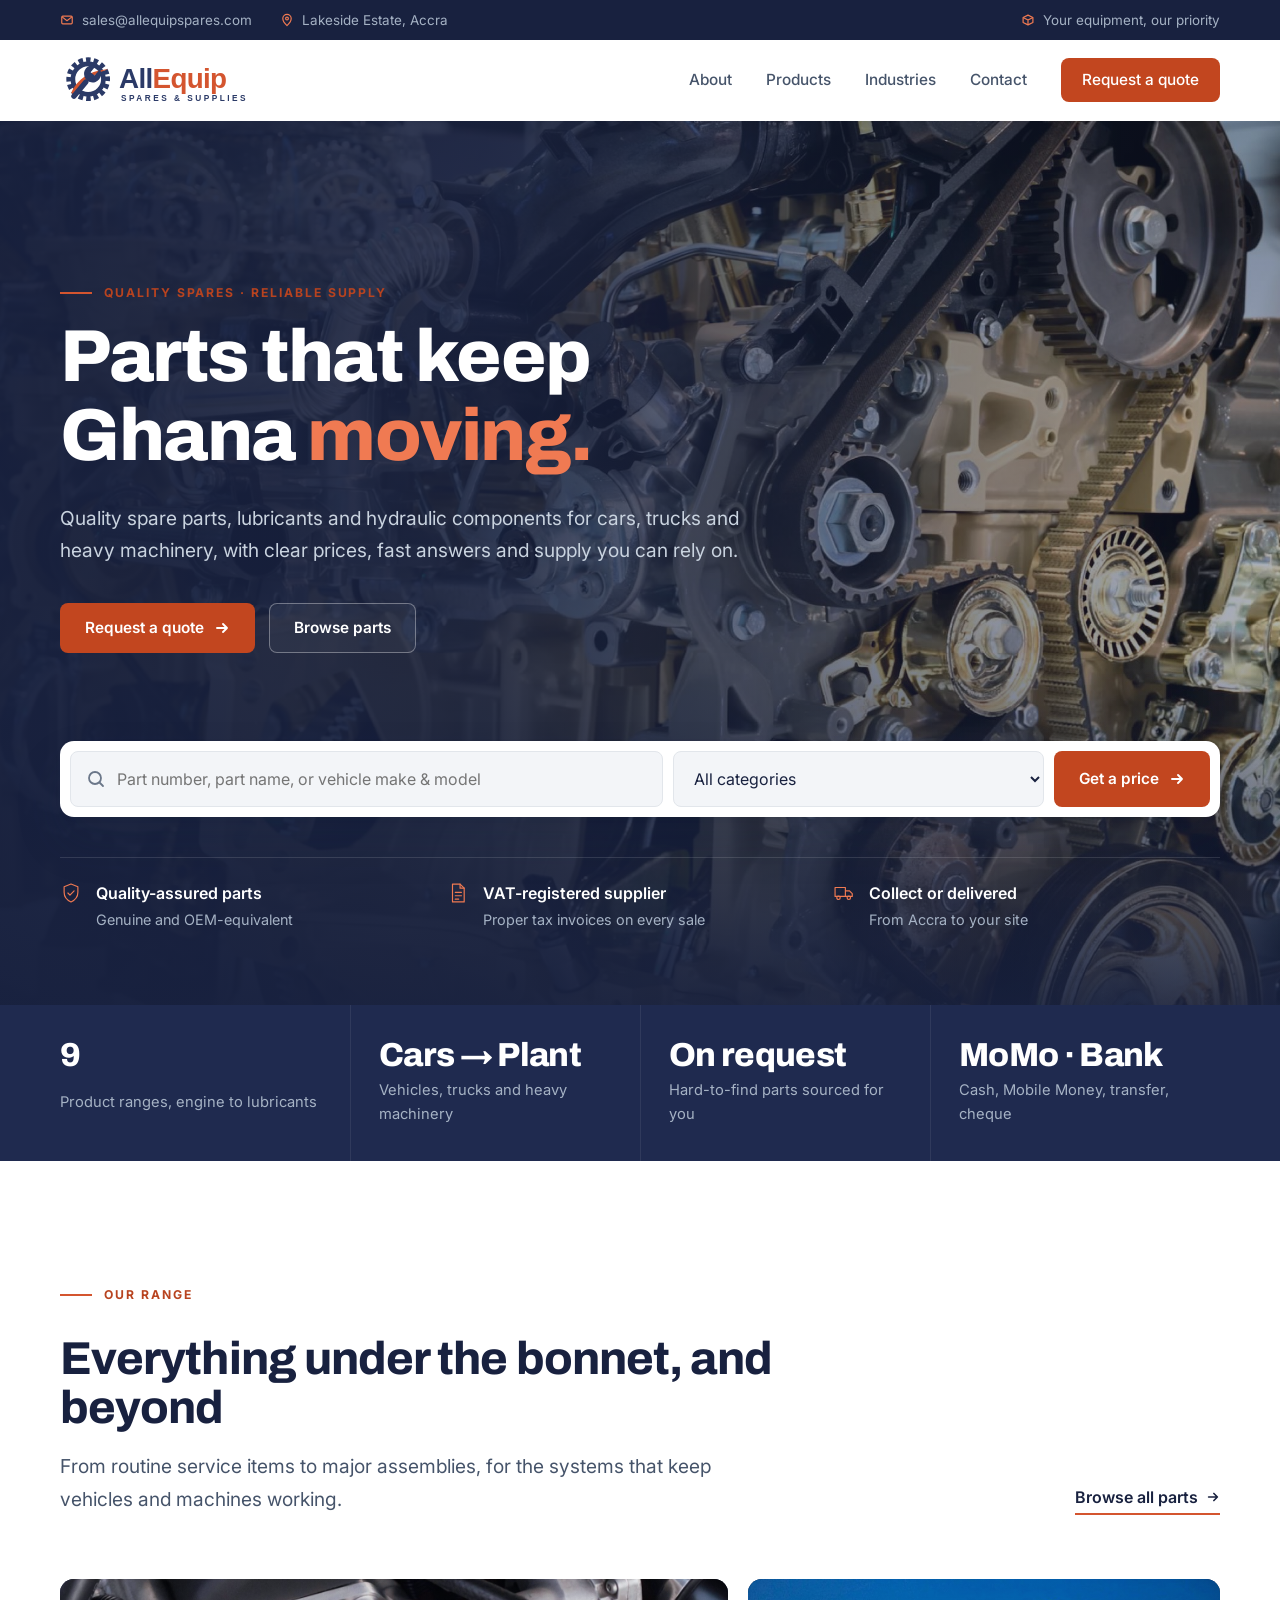
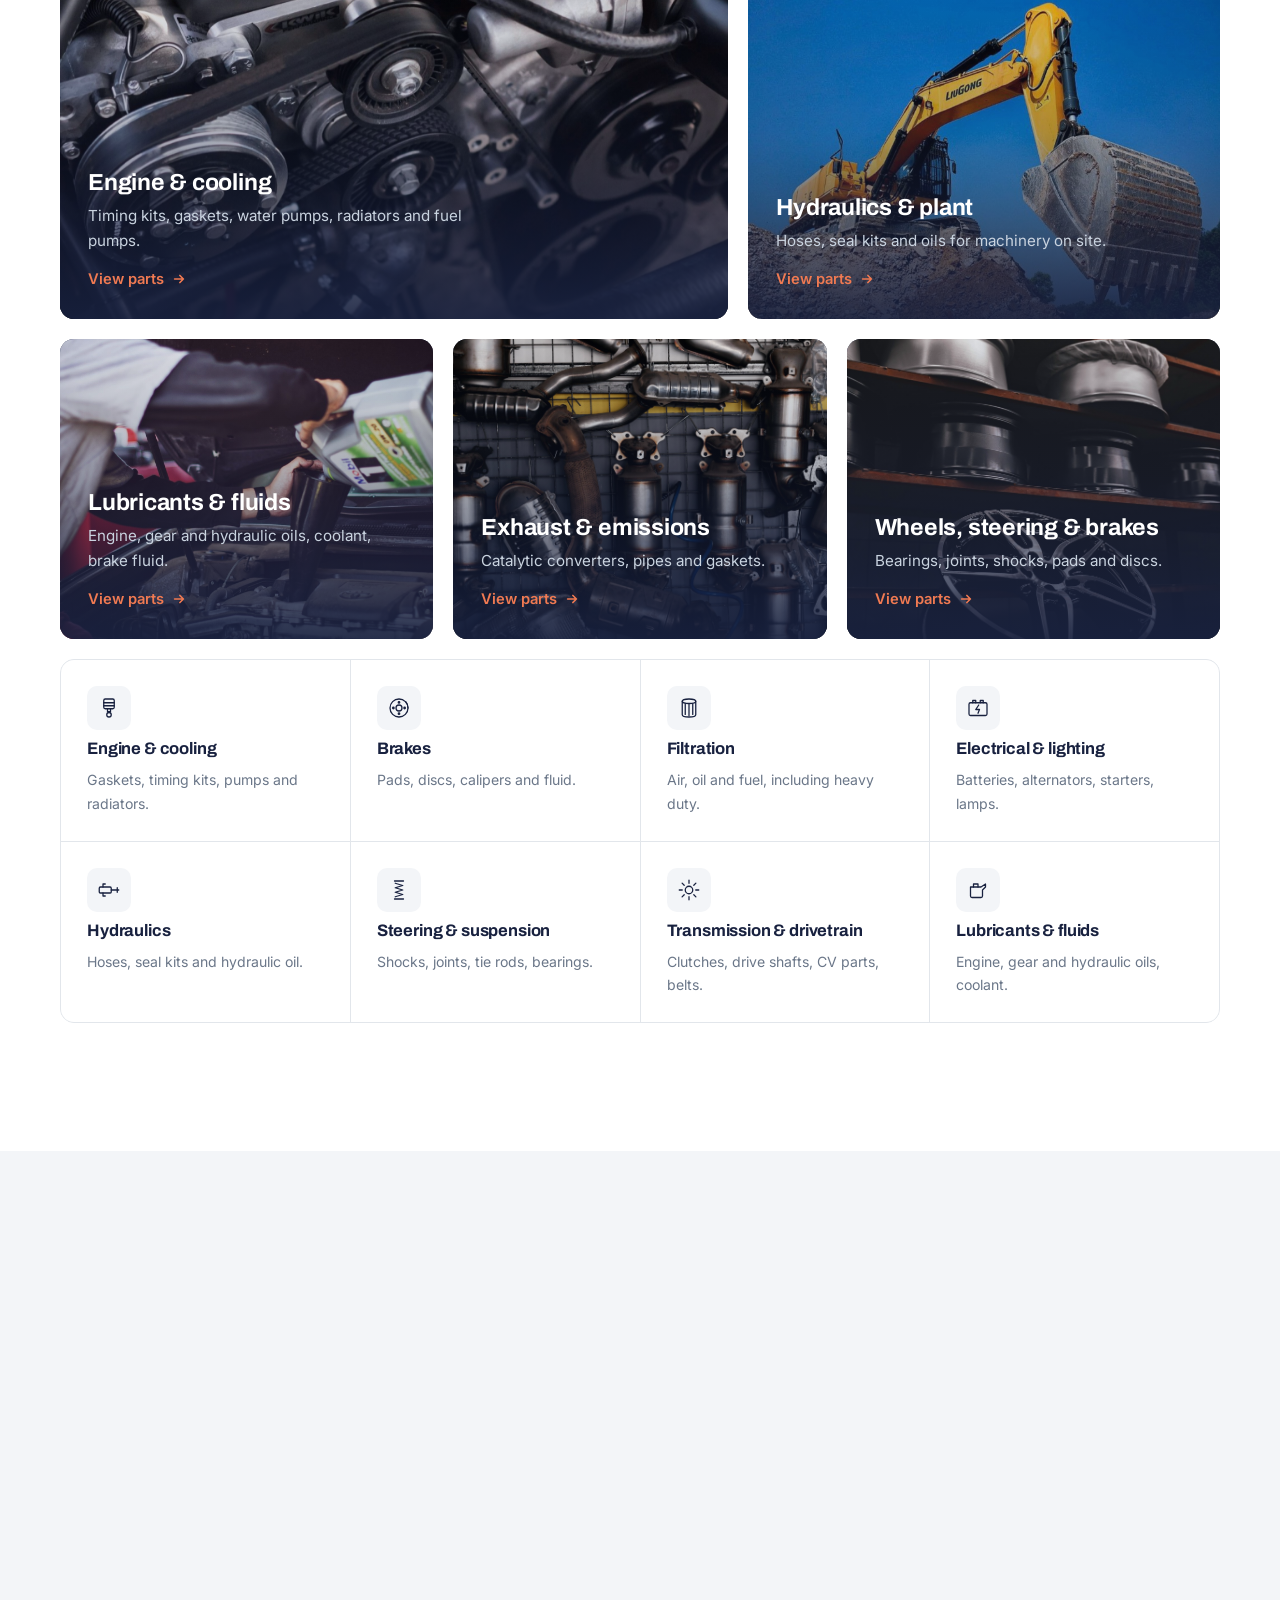
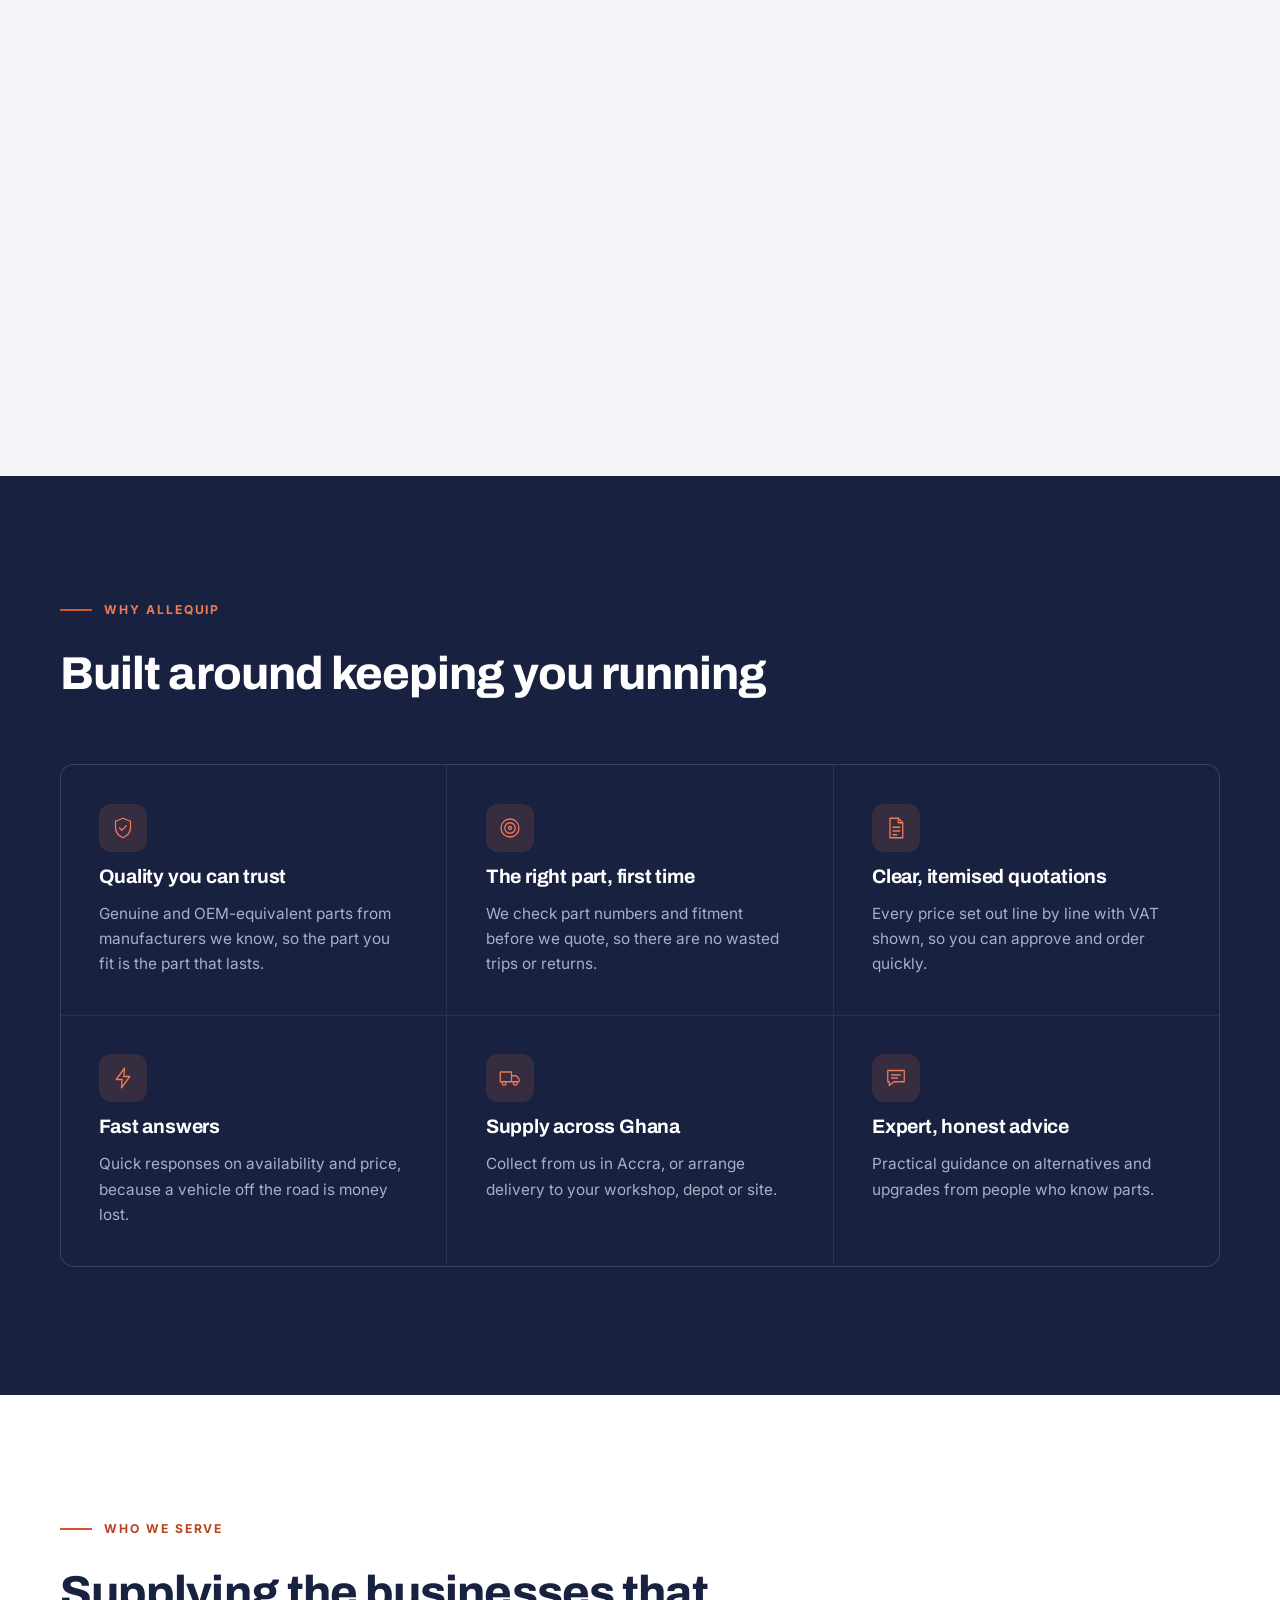
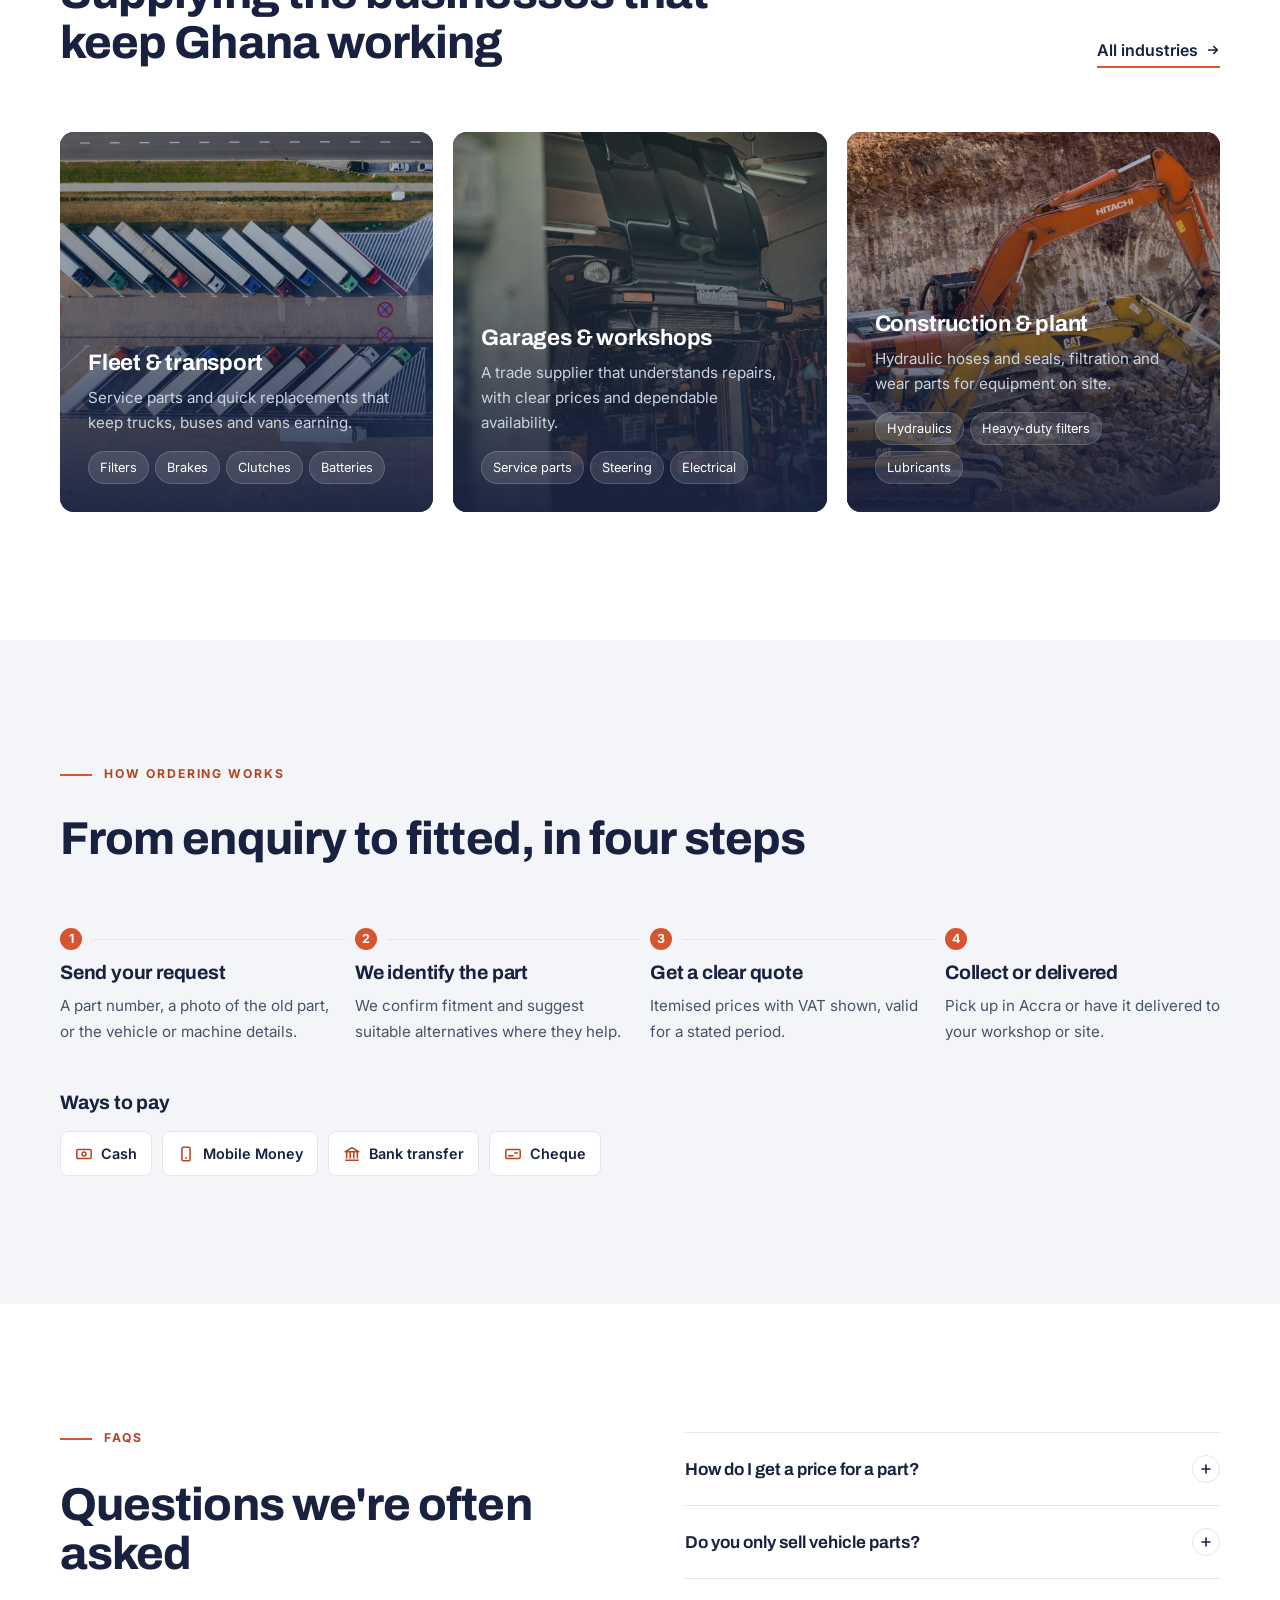
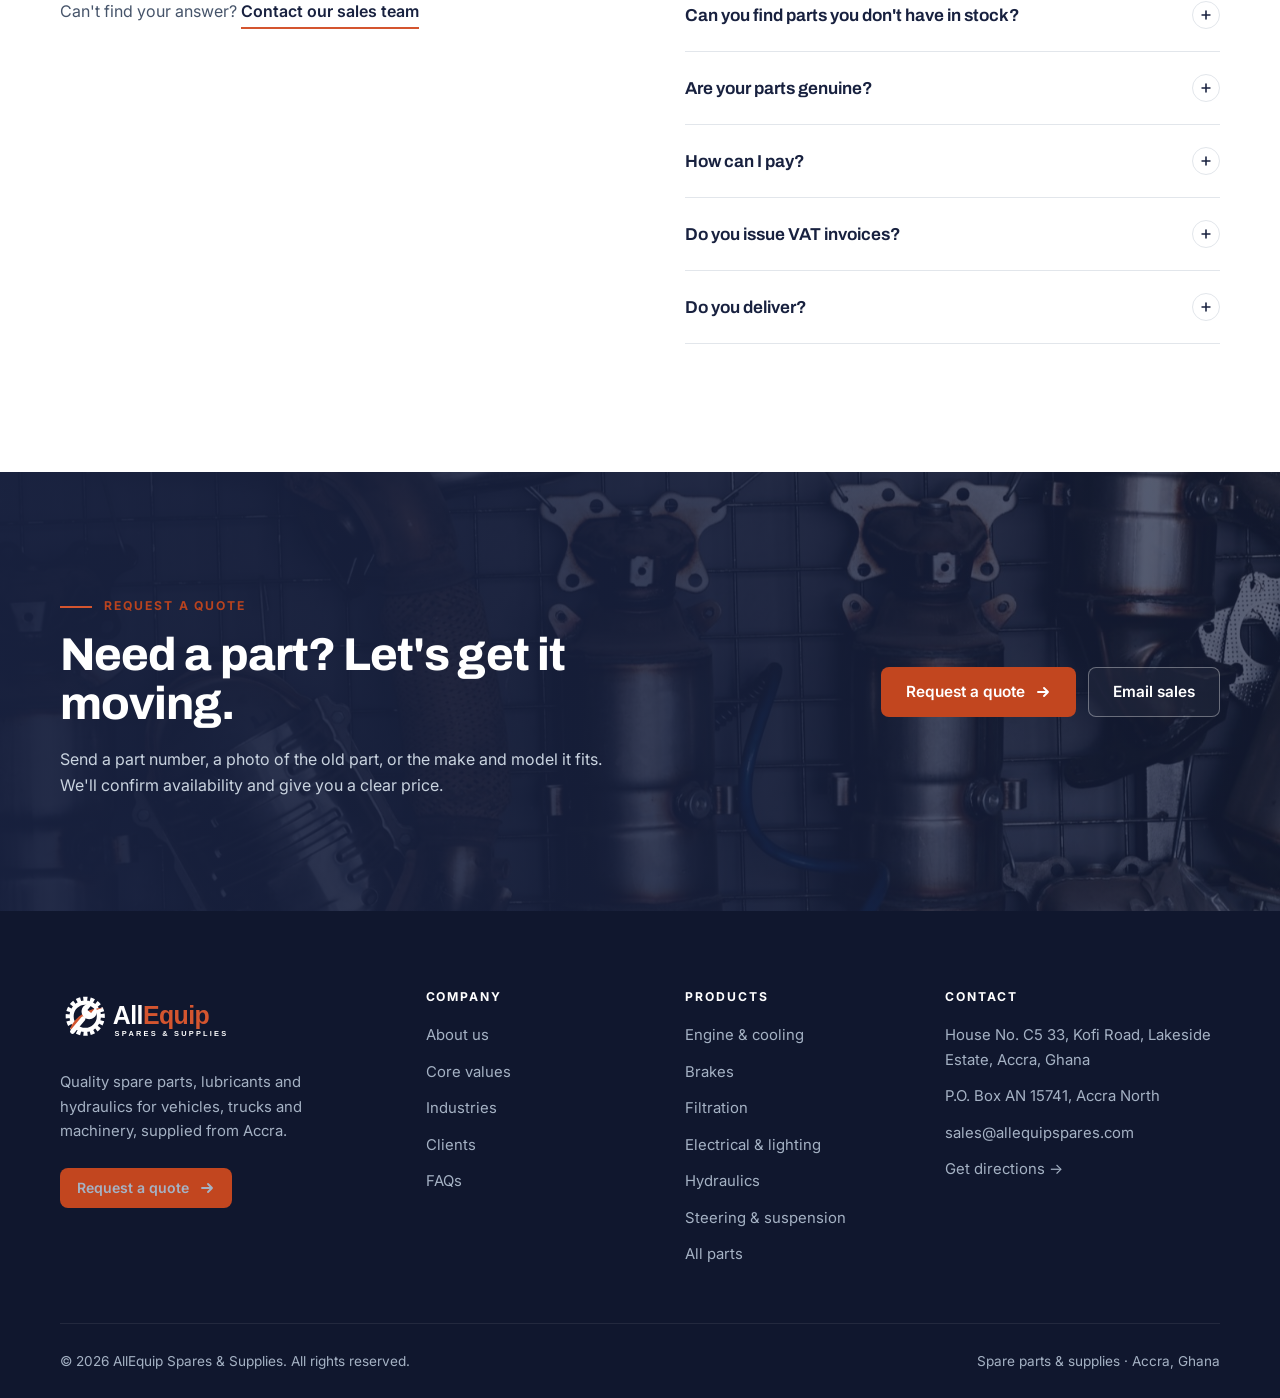
==== commit 13bb9749: "Correct email to sales@allequipspares.com and address to Lakeside Estate, P.O. Box AN 15741 Accra No" ====
--- a/index.html
+++ b/index.html
@@ -22,8 +22,8 @@
 <div class="topbar">
   <div class="wrap">
     <div class="topbar-items">
-      <a href="mailto:allequipsparesslaes@gmail.com"><svg viewBox="0 0 20 20" fill="none" stroke="currentColor" stroke-width="1.7" stroke-linejoin="round" aria-hidden="true"><rect x="2.5" y="4.5" width="15" height="11" rx="1.5"/><path d="m3 5.5 7 5.5 7-5.5"/></svg>allequipsparesslaes@gmail.com</a>
-      <span class="hide-sm"><svg viewBox="0 0 20 20" fill="none" stroke="currentColor" stroke-width="1.7" stroke-linejoin="round" aria-hidden="true"><path d="M10 18s6-5.2 6-10a6 6 0 1 0-12 0c0 4.8 6 10 6 10Z"/><circle cx="10" cy="8" r="2"/></svg>New Legon, Accra</span>
+      <a href="mailto:sales@allequipspares.com"><svg viewBox="0 0 20 20" fill="none" stroke="currentColor" stroke-width="1.7" stroke-linejoin="round" aria-hidden="true"><rect x="2.5" y="4.5" width="15" height="11" rx="1.5"/><path d="m3 5.5 7 5.5 7-5.5"/></svg>sales@allequipspares.com</a>
+      <span class="hide-sm"><svg viewBox="0 0 20 20" fill="none" stroke="currentColor" stroke-width="1.7" stroke-linejoin="round" aria-hidden="true"><path d="M10 18s6-5.2 6-10a6 6 0 1 0-12 0c0 4.8 6 10 6 10Z"/><circle cx="10" cy="8" r="2"/></svg>Lakeside Estate, Accra</span>
     </div>
     <div class="topbar-items hide-sm"><span><svg viewBox="0 0 20 20" fill="none" stroke="currentColor" stroke-width="1.7" stroke-linejoin="round" aria-hidden="true"><path d="M3 6.5 10 3l7 3.5v7L10 17l-7-3.5z"/><path d="M3 6.5 10 10l7-3.5M10 10v7"/></svg>Your equipment, our priority</span></div>
   </div>
@@ -208,7 +208,7 @@
     </div>
     <div class="cta-actions">
       <a class="btn btn--primary" href="contact.html#quote">Request a quote <svg viewBox="0 0 16 16" fill="none" stroke="currentColor" stroke-width="1.9" stroke-linecap="round" stroke-linejoin="round" aria-hidden="true"><path d="M3 8h10M9 4l4 4-4 4"/></svg></a>
-      <a class="btn btn--ghost" href="mailto:allequipsparesslaes@gmail.com">Email sales</a>
+      <a class="btn btn--ghost" href="mailto:sales@allequipspares.com">Email sales</a>
     </div>
   </div>
 </section>
@@ -234,10 +234,10 @@
       <div>
         <h3>Contact</h3>
         <ul>
-          <li>321 Dickson Street, New Legon, Accra, Ghana</li>
-          <li>P.O. Box AN 911, Accra, Ghana</li>
-          <li><a href="mailto:allequipsparesslaes@gmail.com">allequipsparesslaes@gmail.com</a></li>
-          <li><a href="https://www.google.com/maps/search/?api=1&amp;query=321+Dickson+Street+Accra+Ghana" target="_blank" rel="noopener">Get directions &rarr;</a></li>
+          <li>House No. C5 33, Kofi Road, Lakeside Estate, Accra, Ghana</li>
+          <li>P.O. Box AN 15741, Accra North</li>
+          <li><a href="mailto:sales@allequipspares.com">sales@allequipspares.com</a></li>
+          <li><a href="https://www.google.com/maps/search/?api=1&amp;query=Kofi+Road+Lakeside+Estate+Accra+Ghana" target="_blank" rel="noopener">Get directions &rarr;</a></li>
         </ul>
       </div>
     </div>
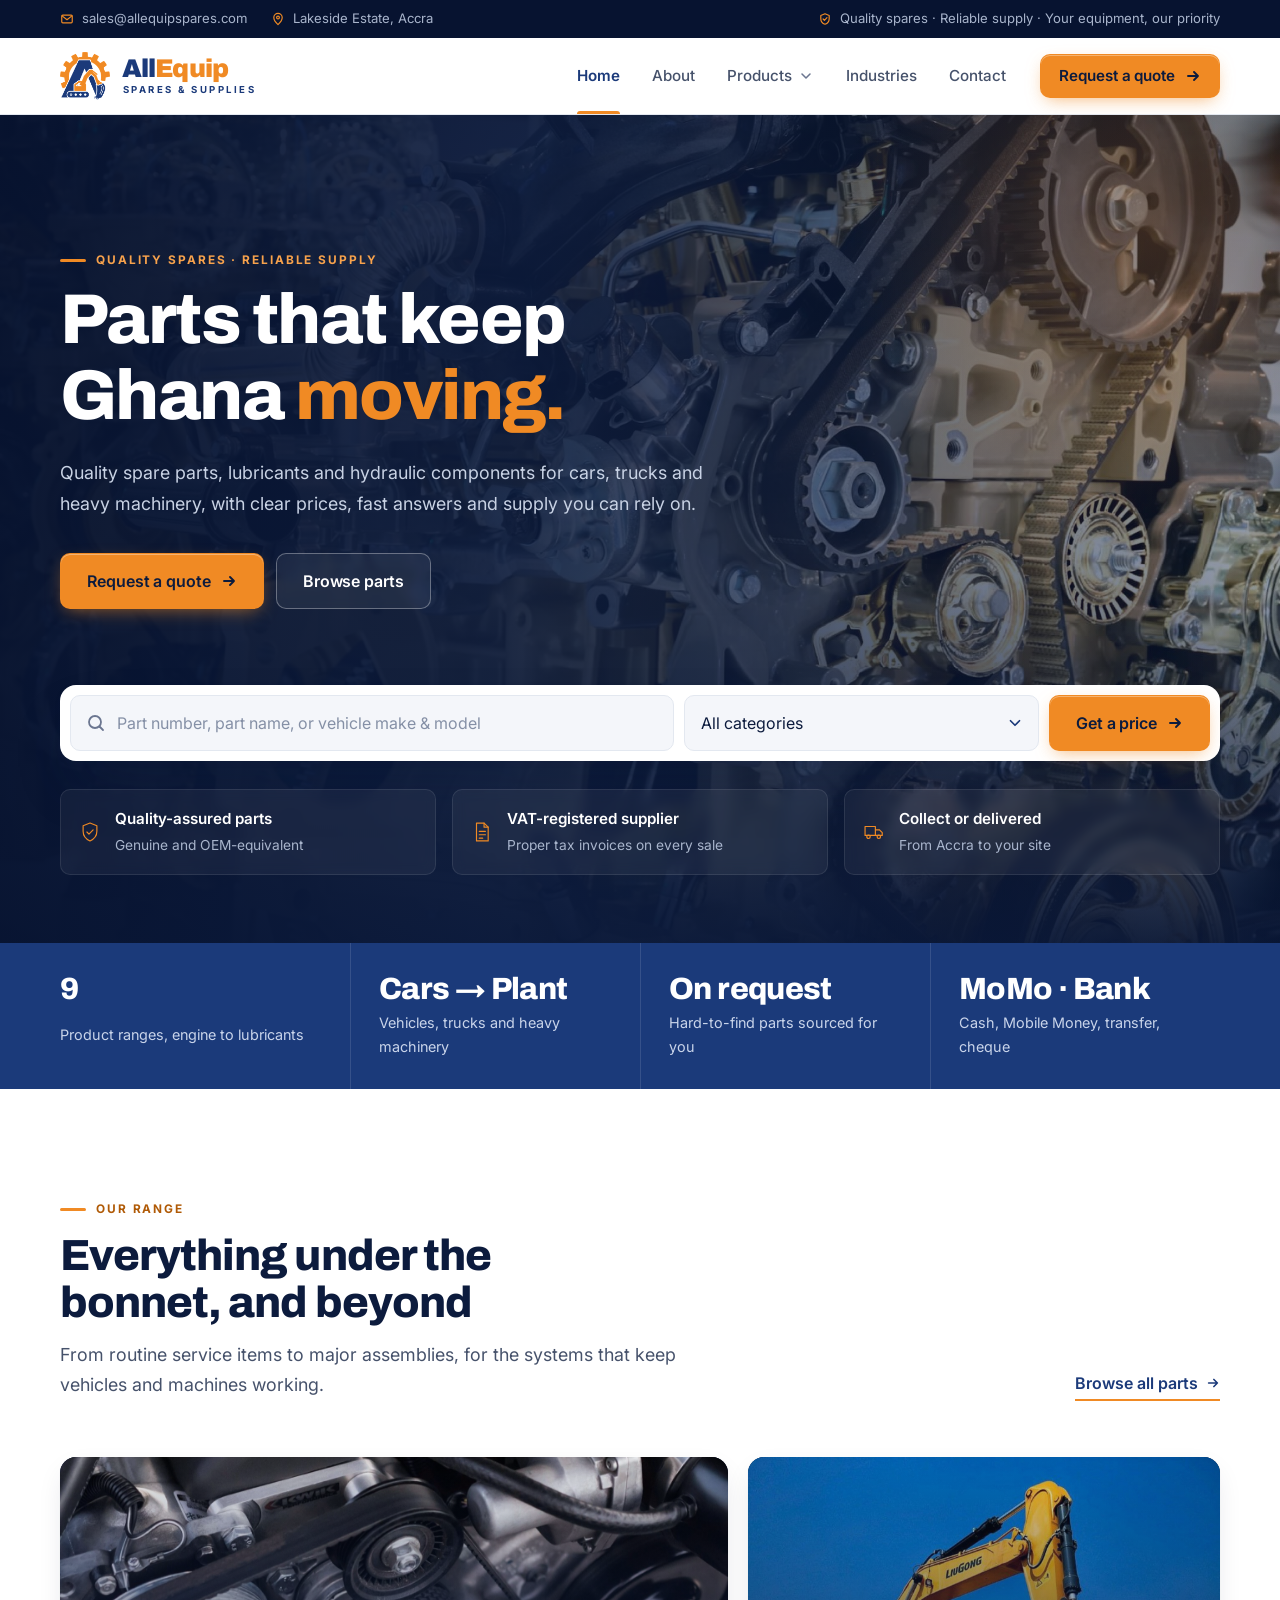
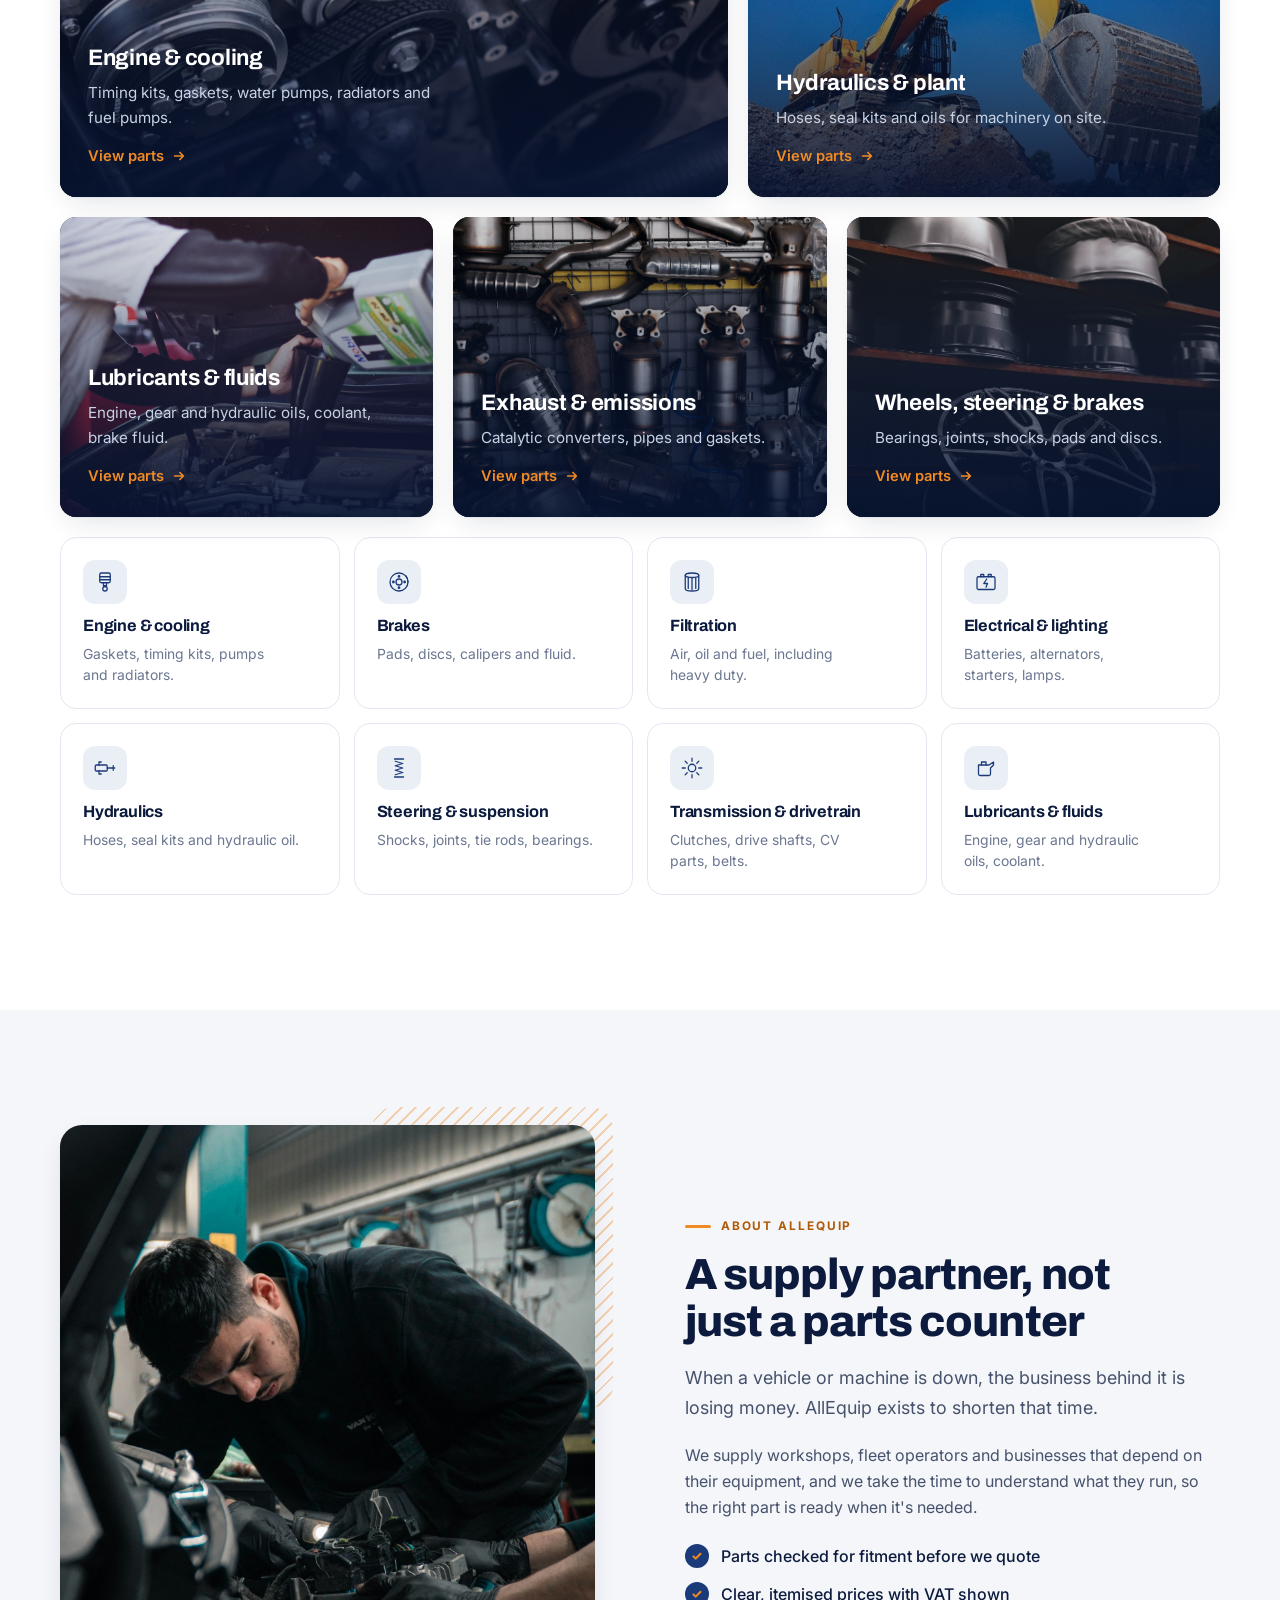
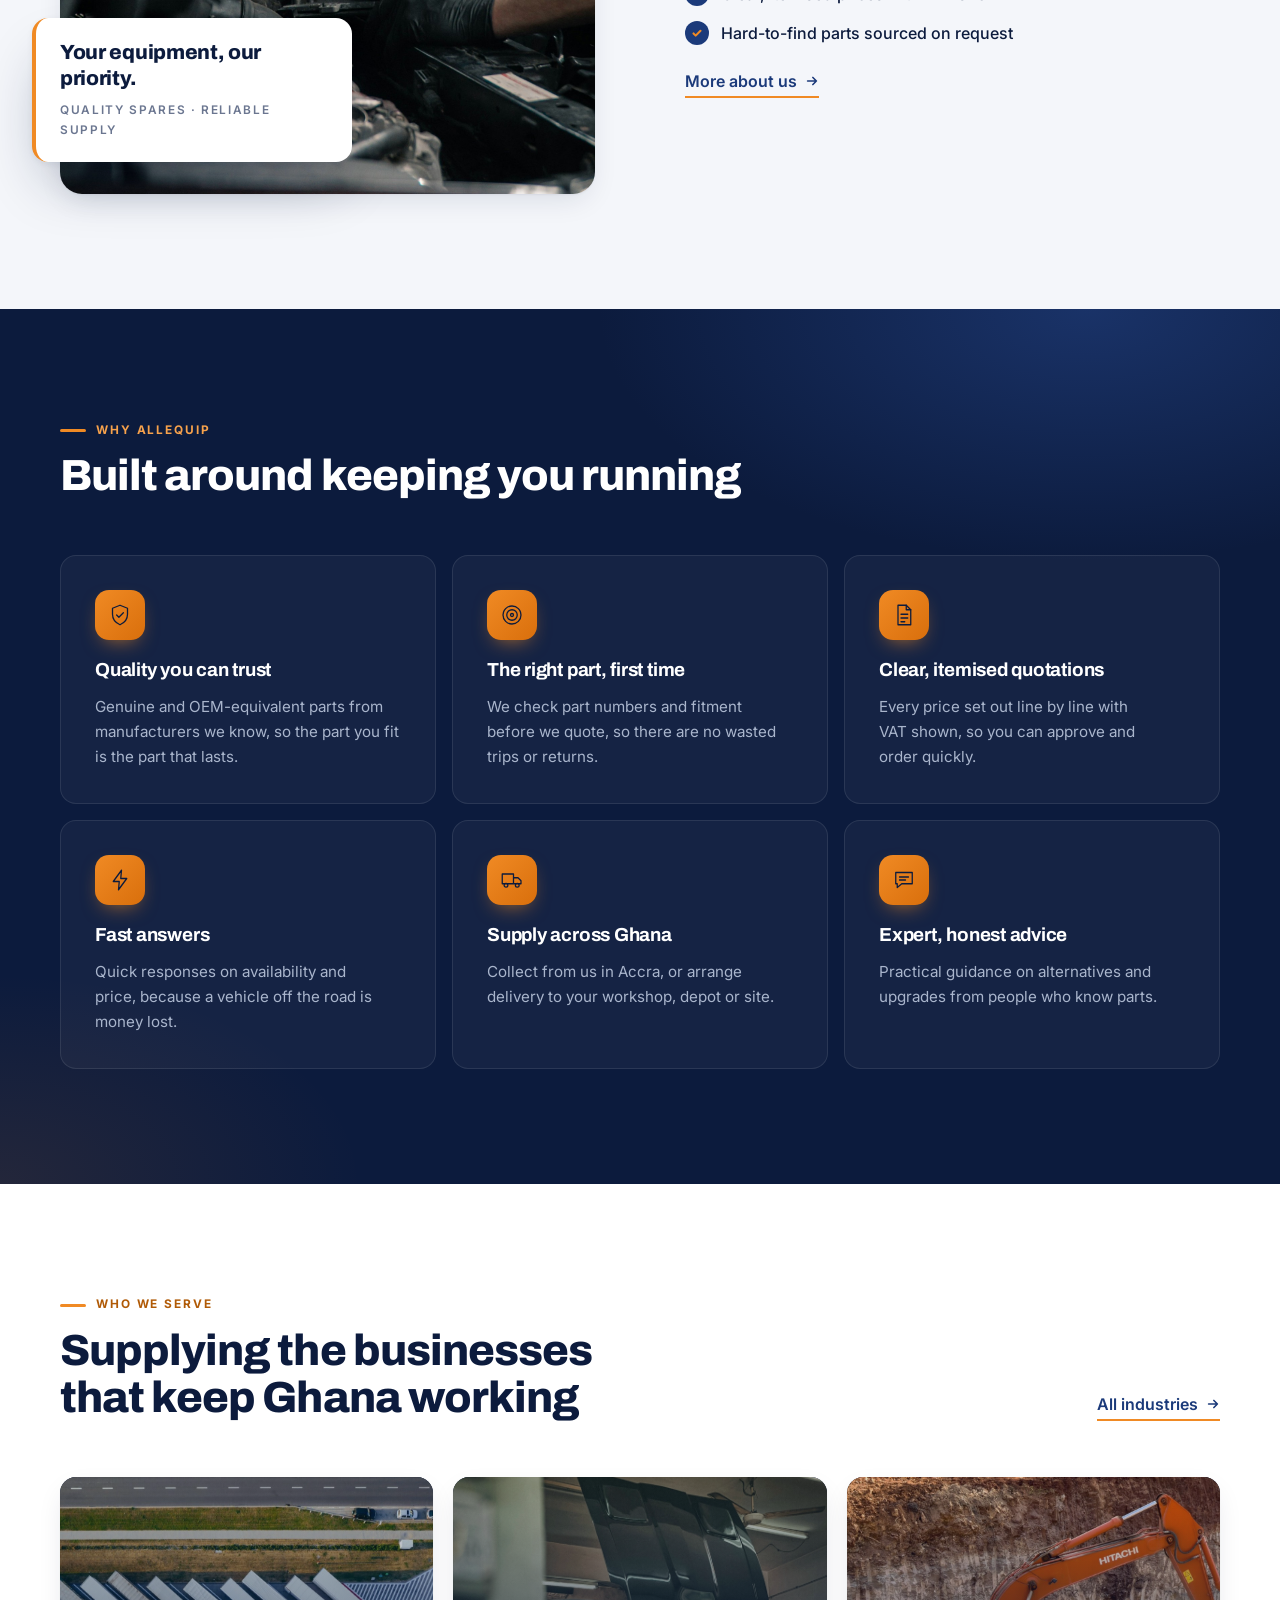
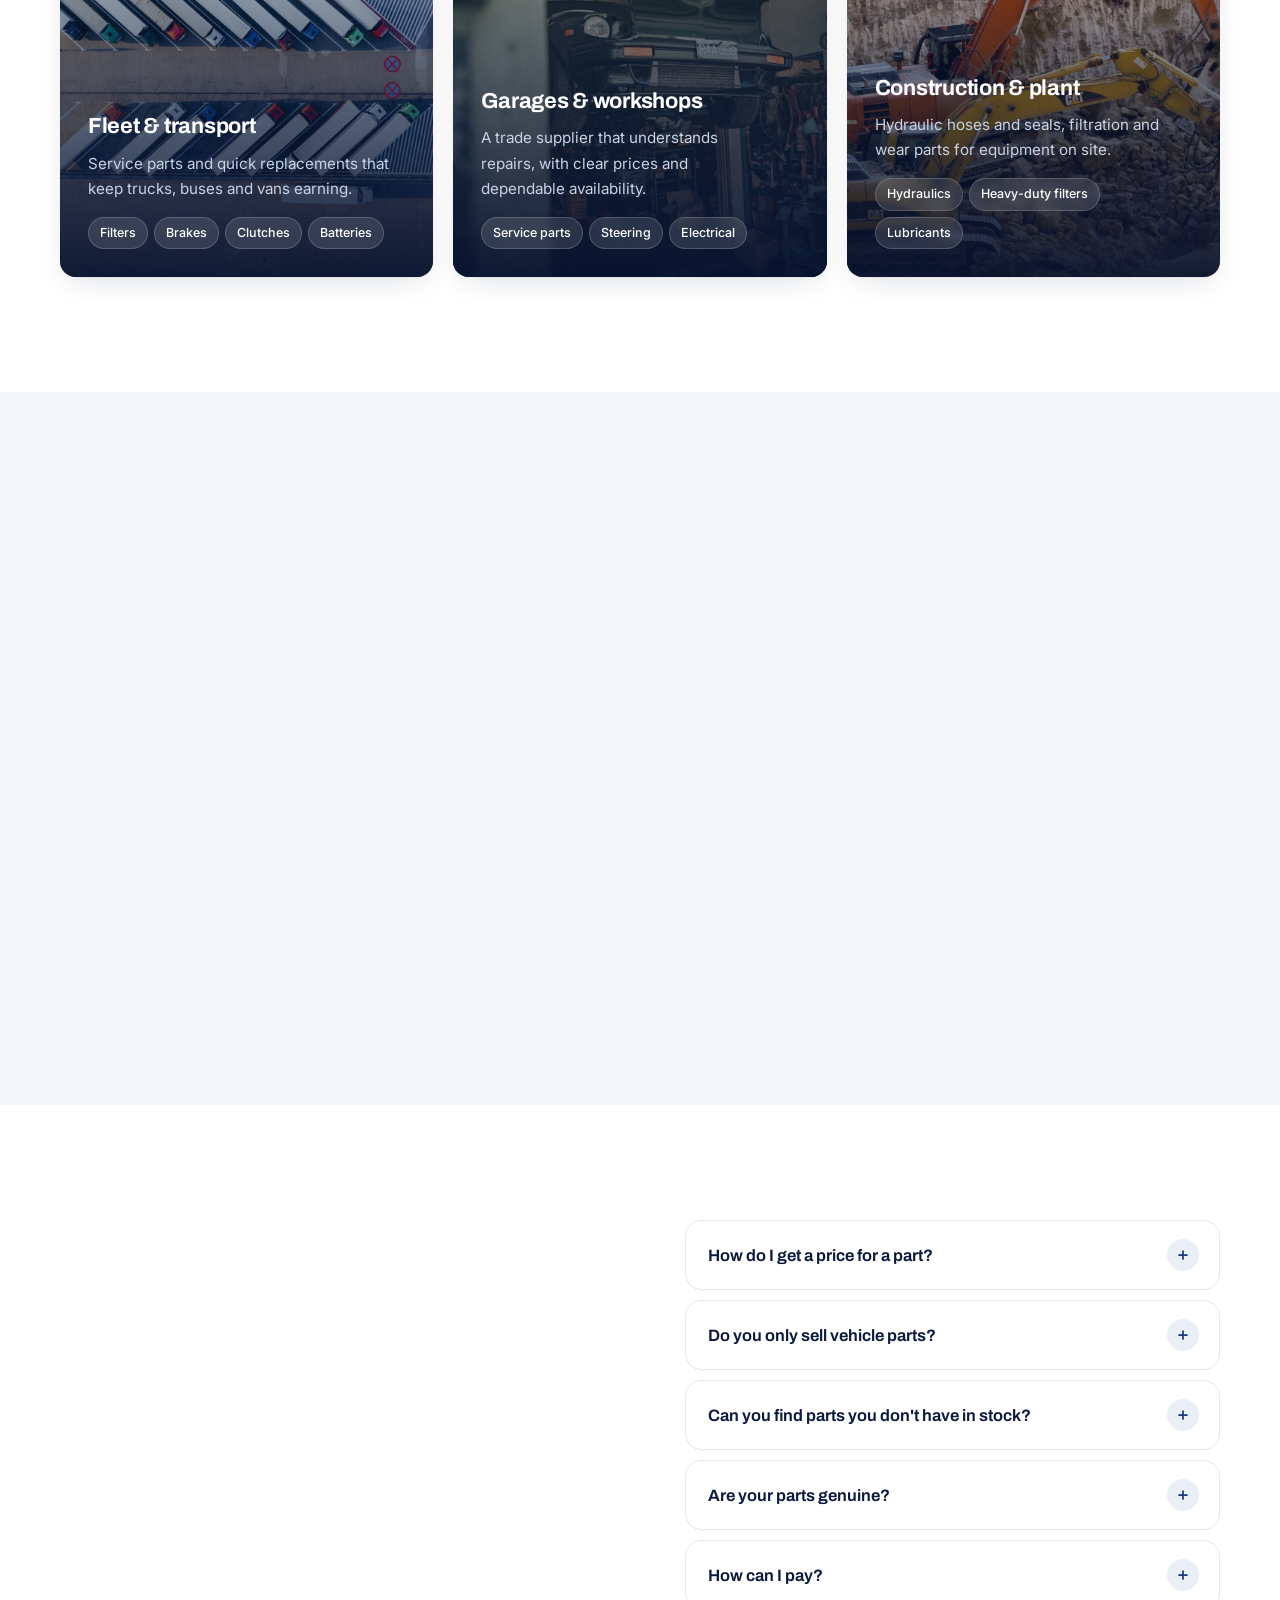
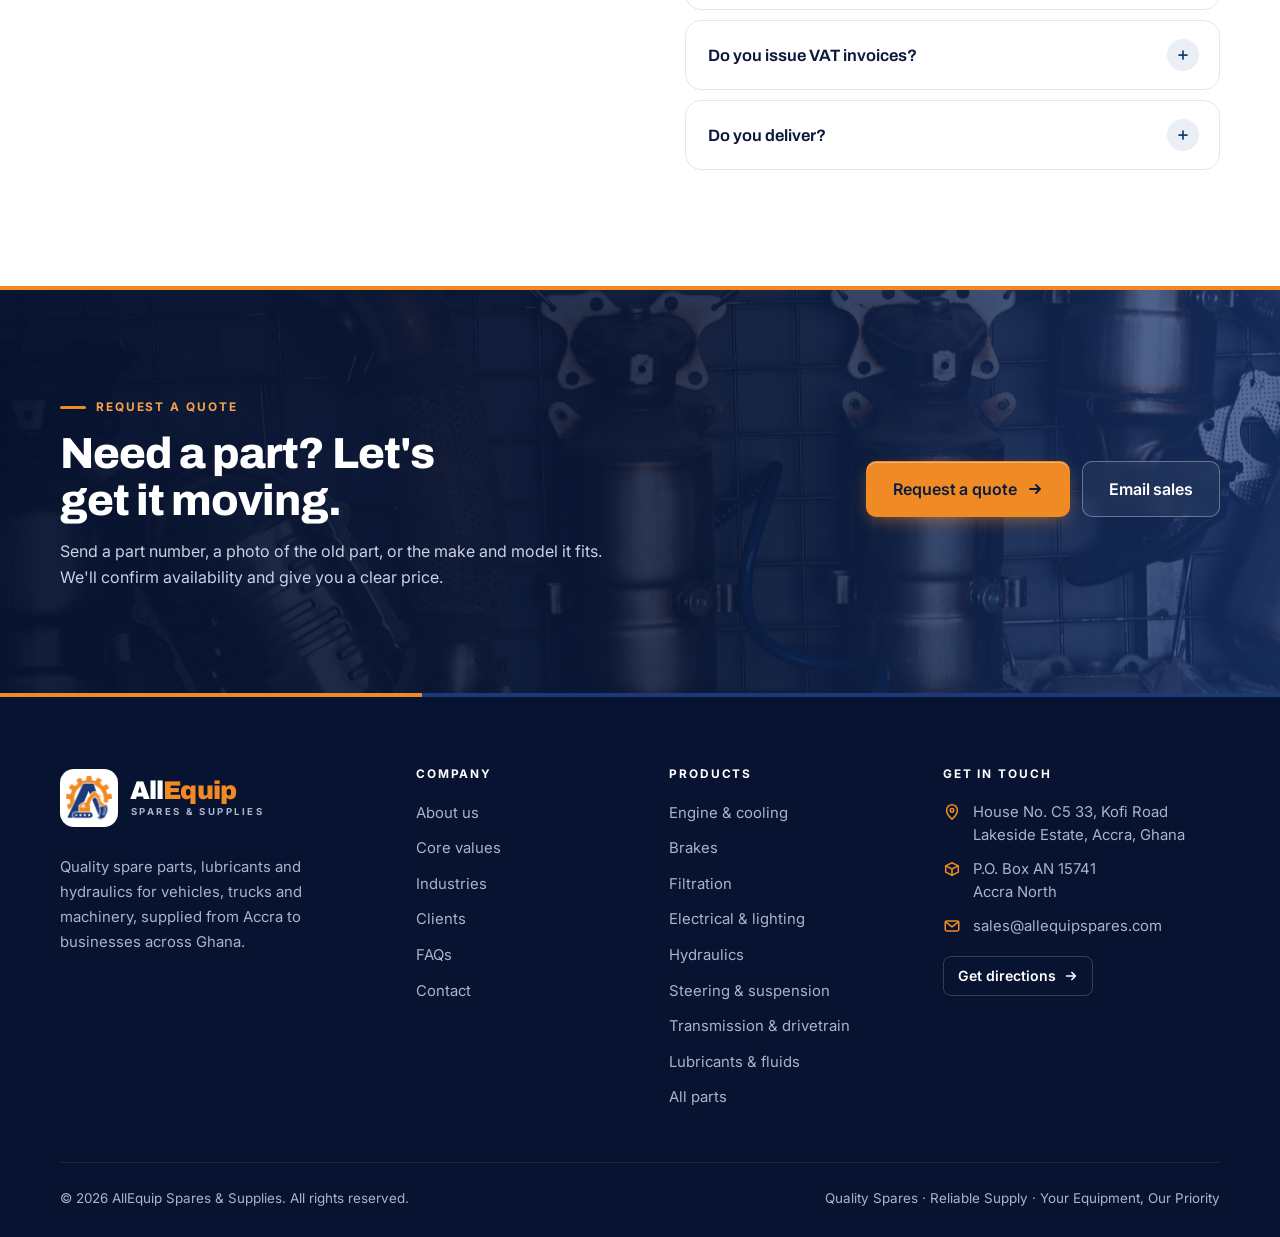
==== commit 5a82ca83: "Redesign: new AllEquip logo, logo colours, Products dropdown, consistent buttons and form controls, " ====
--- a/index.html
+++ b/index.html
@@ -8,13 +8,15 @@
 <meta property="og:title" content="AllEquip Spares &amp; Supplies | Vehicle, Truck &amp; Machinery Spare Parts in Accra">
 <meta property="og:description" content="Quality spare parts, lubricants and hydraulics for vehicles, trucks and machinery from AllEquip Spares & Supplies, Accra, Ghana. Request a quote today.">
 <meta property="og:type" content="website">
-<meta property="og:image" content="assets/img/hero.jpg">
-<meta name="theme-color" content="#18213f">
-<link rel="icon" href="assets/logo-mark.svg" type="image/svg+xml">
-<link rel="apple-touch-icon" href="assets/logo-mark.png">
+<meta property="og:image" content="https://creation20.github.io/allequip-website/assets/brand/share.jpg">
+<meta name="twitter:card" content="summary_large_image">
+<meta name="theme-color" content="#0c1b3d">
+<link rel="icon" href="assets/brand/favicon-32.png" sizes="32x32" type="image/png">
+<link rel="icon" href="assets/brand/favicon-64.png" sizes="64x64" type="image/png">
+<link rel="apple-touch-icon" href="assets/brand/apple-touch-icon.png">
 <link rel="preconnect" href="https://fonts.googleapis.com">
 <link rel="preconnect" href="https://fonts.gstatic.com" crossorigin>
-<link href="https://fonts.googleapis.com/css2?family=Archivo:wght@600;700;750;800&amp;family=Inter:wght@400;500;600;700&amp;display=swap" rel="stylesheet">
+<link href="https://fonts.googleapis.com/css2?family=Archivo:wght@600;700;800;900&amp;family=Inter:wght@400;500;600;700&amp;display=swap" rel="stylesheet">
 <link rel="stylesheet" href="assets/styles.css">
 </head>
 <body>
@@ -22,23 +24,36 @@
 <div class="topbar">
   <div class="wrap">
     <div class="topbar-items">
-      <a href="mailto:sales@allequipspares.com"><svg viewBox="0 0 20 20" fill="none" stroke="currentColor" stroke-width="1.7" stroke-linejoin="round" aria-hidden="true"><rect x="2.5" y="4.5" width="15" height="11" rx="1.5"/><path d="m3 5.5 7 5.5 7-5.5"/></svg>sales@allequipspares.com</a>
-      <span class="hide-sm"><svg viewBox="0 0 20 20" fill="none" stroke="currentColor" stroke-width="1.7" stroke-linejoin="round" aria-hidden="true"><path d="M10 18s6-5.2 6-10a6 6 0 1 0-12 0c0 4.8 6 10 6 10Z"/><circle cx="10" cy="8" r="2"/></svg>Lakeside Estate, Accra</span>
-    </div>
-    <div class="topbar-items hide-sm"><span><svg viewBox="0 0 20 20" fill="none" stroke="currentColor" stroke-width="1.7" stroke-linejoin="round" aria-hidden="true"><path d="M3 6.5 10 3l7 3.5v7L10 17l-7-3.5z"/><path d="M3 6.5 10 10l7-3.5M10 10v7"/></svg>Your equipment, our priority</span></div>
+      <a href="mailto:sales@allequipspares.com"><svg viewBox="0 0 20 20" fill="none" stroke="currentColor" stroke-width="1.7" stroke-linecap="round" stroke-linejoin="round" aria-hidden="true"><rect x="2.5" y="4.5" width="15" height="11" rx="1.5"/><path d="m3 5.5 7 5.5 7-5.5"/></svg>sales@allequipspares.com</a>
+      <a class="hide-sm" href="https://www.google.com/maps/search/?api=1&amp;query=Kofi+Road+Lakeside+Estate+Accra+Ghana" target="_blank" rel="noopener"><svg viewBox="0 0 20 20" fill="none" stroke="currentColor" stroke-width="1.7" stroke-linecap="round" stroke-linejoin="round" aria-hidden="true"><path d="M10 18s6-5.2 6-10a6 6 0 1 0-12 0c0 4.8 6 10 6 10Z"/><circle cx="10" cy="8" r="2"/></svg>Lakeside Estate, Accra</a>
+    </div>
+    <div class="topbar-items hide-sm"><span><svg viewBox="0 0 20 20" fill="none" stroke="currentColor" stroke-width="1.7" stroke-linecap="round" stroke-linejoin="round" aria-hidden="true"><path d="M10 2.5 4 5v4.5c0 3.8 2.6 6.8 6 8 3.4-1.2 6-4.2 6-8V5z"/><path d="m7.3 10 1.9 1.9 3.6-3.8"/></svg>Quality spares &middot; Reliable supply &middot; Your equipment, our priority</span></div>
   </div>
 </div>
 <header class="site-header">
   <div class="wrap">
     <a class="brand" href="index.html" aria-label="AllEquip Spares &amp; Supplies, home">
-      <img class="brand-logo" src="assets/logo.svg" alt="AllEquip Spares &amp; Supplies" width="220" height="60">
+      <img class="brand-mark" src="assets/brand/mark.png" alt="" width="48" height="46">
+      <span class="brand-word"><span class="brand-name">All<span>Equip</span></span><span class="brand-tag">Spares &amp; Supplies</span></span>
     </a>
-    <button class="menu-toggle" type="button" aria-expanded="false" aria-controls="site-nav" aria-label="Menu">
-      <svg viewBox="0 0 20 20" fill="none" stroke="currentColor" stroke-width="1.8" stroke-linecap="round" aria-hidden="true"><path d="M3 6h14M3 10h14M3 14h14"/></svg>
+    <button class="menu-toggle" type="button" aria-expanded="false" aria-controls="site-nav">
+      <span class="sr-only">Menu</span><span class="menu-bars" aria-hidden="true"><span></span><span></span><span></span></span>
     </button>
     <nav id="site-nav" class="nav" aria-label="Main">
-      <a href="about.html">About</a><a href="products.html">Products</a><a href="industries.html">Industries</a><a href="contact.html">Contact</a>
-      <a class="btn btn--primary" href="contact.html#quote">Request a quote</a>
+      <ul class="nav-list">
+        <li><a class="nav-link" href="index.html" aria-current="page">Home</a></li>
+        <li><a class="nav-link" href="about.html">About</a></li>
+        <li class="has-menu">
+          <button class="nav-link nav-trigger" type="button" aria-expanded="false" aria-controls="menu-products">Products <svg viewBox="0 0 20 20" fill="none" stroke="currentColor" stroke-width="1.9" stroke-linecap="round" stroke-linejoin="round" aria-hidden="true"><path d="m5 7.5 5 5 5-5"/></svg></button>
+          <div class="menu" id="menu-products">
+            <div class="menu-head"><span>Product ranges</span><a href="products.html">View all parts <svg viewBox="0 0 16 16" fill="none" stroke="currentColor" stroke-width="1.9" stroke-linecap="round" stroke-linejoin="round" aria-hidden="true"><path d="M3 8h10M9 4l4 4-4 4"/></svg></a></div>
+            <div class="menu-grid"><a href="products.html#engine"><span class="menu-icon"><svg viewBox="0 0 32 32" fill="none" stroke="currentColor" stroke-width="1.7" stroke-linecap="round" stroke-linejoin="round" aria-hidden="true"><rect x="9" y="4" width="14" height="13" rx="2"/><path d="M9 9h14M9 13h14"/><path d="M14 17v4h4v-4"/><circle cx="16" cy="25" r="3"/></svg></span><span><b>Engine &amp; cooling</b><small>Gaskets, timing kits, pumps</small></span></a><a href="products.html#brakes"><span class="menu-icon"><svg viewBox="0 0 32 32" fill="none" stroke="currentColor" stroke-width="1.7" stroke-linecap="round" stroke-linejoin="round" aria-hidden="true"><circle cx="16" cy="16" r="12"/><circle cx="16" cy="16" r="4"/><circle cx="16" cy="8.5" r="1"/><circle cx="23.5" cy="16" r="1"/><circle cx="16" cy="23.5" r="1"/><circle cx="8.5" cy="16" r="1"/><path d="M25 7.5c2 2.2 3 5 3 8.5"/></svg></span><span><b>Brakes</b><small>Pads, discs, calipers, fluid</small></span></a><a href="products.html#filtration"><span class="menu-icon"><svg viewBox="0 0 32 32" fill="none" stroke="currentColor" stroke-width="1.7" stroke-linecap="round" stroke-linejoin="round" aria-hidden="true"><ellipse cx="16" cy="7" rx="9" ry="3"/><path d="M7 7v18c0 1.7 4 3 9 3s9-1.3 9-3V7"/><path d="M11 10.5v14M16 11v15M21 10.5v14"/></svg></span><span><b>Filtration</b><small>Air, oil and fuel filters</small></span></a><a href="products.html#electrical"><span class="menu-icon"><svg viewBox="0 0 32 32" fill="none" stroke="currentColor" stroke-width="1.7" stroke-linecap="round" stroke-linejoin="round" aria-hidden="true"><rect x="4" y="9" width="24" height="17" rx="2"/><path d="M9 9V6h4v3M19 9V6h4v3"/><path d="M17 12l-4 6h5l-2 5"/></svg></span><span><b>Electrical &amp; lighting</b><small>Batteries, alternators, lamps</small></span></a><a href="products.html#hydraulics"><span class="menu-icon"><svg viewBox="0 0 32 32" fill="none" stroke="currentColor" stroke-width="1.7" stroke-linecap="round" stroke-linejoin="round" aria-hidden="true"><rect x="3" y="12" width="16" height="8" rx="1.5"/><path d="M19 16h10M27 13v6"/><path d="M8 12V8h3M8 20v4h3"/></svg></span><span><b>Hydraulics</b><small>Hoses, seal kits, oils</small></span></a><a href="products.html#steering"><span class="menu-icon"><svg viewBox="0 0 32 32" fill="none" stroke="currentColor" stroke-width="1.7" stroke-linecap="round" stroke-linejoin="round" aria-hidden="true"><path d="M10 4h12M10 28h12"/><path d="M11 7l10 3-10 3 10 3-10 3 10 3-10 3"/></svg></span><span><b>Steering &amp; suspension</b><small>Shocks, joints, bearings</small></span></a><a href="products.html#drivetrain"><span class="menu-icon"><svg viewBox="0 0 32 32" fill="none" stroke="currentColor" stroke-width="1.7" stroke-linecap="round" stroke-linejoin="round" aria-hidden="true"><circle cx="16" cy="16" r="5"/><path d="M16 3v4M16 25v4M3 16h4M25 16h4M6.8 6.8l2.8 2.8M22.4 22.4l2.8 2.8M6.8 25.2l2.8-2.8M22.4 9.6l2.8-2.8"/></svg></span><span><b>Transmission &amp; drivetrain</b><small>Clutches, shafts, CV parts</small></span></a><a href="products.html#lubricants"><span class="menu-icon"><svg viewBox="0 0 32 32" fill="none" stroke="currentColor" stroke-width="1.7" stroke-linecap="round" stroke-linejoin="round" aria-hidden="true"><path d="M6 12h14l6-4v4l-4 4v8a2 2 0 0 1-2 2H8a2 2 0 0 1-2-2Z"/><path d="M10 12V8h6v4"/></svg></span><span><b>Lubricants &amp; fluids</b><small>Engine, gear, hydraulic oils</small></span></a><a href="products.html#exhaust"><span class="menu-icon"><svg viewBox="0 0 32 32" fill="none" stroke="currentColor" stroke-width="1.7" stroke-linecap="round" stroke-linejoin="round" aria-hidden="true"><path d="M3 20h14a4 4 0 0 0 4-4v-3h4"/><rect x="21" y="9" width="8" height="8" rx="1.5"/><path d="M3 16h12M6 26c1.5-1 1.5-3 0-4M10 26c1.5-1 1.5-3 0-4"/></svg></span><span><b>Exhaust</b><small>Converters, pipes, gaskets</small></span></a></div>
+          </div>
+        </li>
+        <li><a class="nav-link" href="industries.html">Industries</a></li>
+        <li><a class="nav-link" href="contact.html">Contact</a></li>
+      </ul>
+      <a class="btn btn--primary nav-cta" href="contact.html#quote">Request a quote <svg viewBox="0 0 16 16" fill="none" stroke="currentColor" stroke-width="1.9" stroke-linecap="round" stroke-linejoin="round" aria-hidden="true"><path d="M3 8h10M9 4l4 4-4 4"/></svg></a>
     </nav>
   </div>
 </header>
@@ -217,33 +232,33 @@
   <div class="wrap">
     <div class="footer-top">
       <div class="footer-brand">
-        <a class="brand" href="index.html" aria-label="AllEquip Spares &amp; Supplies, home">
-          <img class="brand-logo" src="assets/logo-inverse.svg" alt="AllEquip Spares &amp; Supplies" width="240" height="66">
-        </a>
-        <p>Quality spare parts, lubricants and hydraulics for vehicles, trucks and machinery, supplied from Accra.</p>
-        <a class="btn btn--primary btn--sm" href="contact.html#quote">Request a quote <svg viewBox="0 0 16 16" fill="none" stroke="currentColor" stroke-width="1.9" stroke-linecap="round" stroke-linejoin="round" aria-hidden="true"><path d="M3 8h10M9 4l4 4-4 4"/></svg></a>
+        <a class="brand brand--inverse" href="index.html" aria-label="AllEquip Spares &amp; Supplies, home">
+      <img class="brand-mark" src="assets/brand/mark.png" alt="" width="48" height="46">
+      <span class="brand-word"><span class="brand-name">All<span>Equip</span></span><span class="brand-tag">Spares &amp; Supplies</span></span>
+    </a>
+        <p>Quality spare parts, lubricants and hydraulics for vehicles, trucks and machinery, supplied from Accra to businesses across Ghana.</p>
       </div>
       <div>
         <h3>Company</h3>
-        <ul><li><a href="about.html">About us</a></li><li><a href="about.html#values">Core values</a></li><li><a href="industries.html">Industries</a></li><li><a href="industries.html#clients">Clients</a></li><li><a href="index.html#faq">FAQs</a></li></ul>
+        <ul><li><a href="about.html">About us</a></li><li><a href="about.html#values">Core values</a></li><li><a href="industries.html">Industries</a></li><li><a href="industries.html#clients">Clients</a></li><li><a href="index.html#faq">FAQs</a></li><li><a href="contact.html">Contact</a></li></ul>
       </div>
       <div>
         <h3>Products</h3>
-        <ul><li><a href="products.html#engine">Engine &amp; cooling</a></li><li><a href="products.html#brakes">Brakes</a></li><li><a href="products.html#filtration">Filtration</a></li><li><a href="products.html#electrical">Electrical &amp; lighting</a></li><li><a href="products.html#hydraulics">Hydraulics</a></li><li><a href="products.html#steering">Steering &amp; suspension</a></li><li><a href="products.html">All parts</a></li></ul>
-      </div>
-      <div>
-        <h3>Contact</h3>
-        <ul>
-          <li>House No. C5 33, Kofi Road, Lakeside Estate, Accra, Ghana</li>
-          <li>P.O. Box AN 15741, Accra North</li>
-          <li><a href="mailto:sales@allequipspares.com">sales@allequipspares.com</a></li>
-          <li><a href="https://www.google.com/maps/search/?api=1&amp;query=Kofi+Road+Lakeside+Estate+Accra+Ghana" target="_blank" rel="noopener">Get directions &rarr;</a></li>
+        <ul><li><a href="products.html#engine">Engine &amp; cooling</a></li><li><a href="products.html#brakes">Brakes</a></li><li><a href="products.html#filtration">Filtration</a></li><li><a href="products.html#electrical">Electrical &amp; lighting</a></li><li><a href="products.html#hydraulics">Hydraulics</a></li><li><a href="products.html#steering">Steering &amp; suspension</a></li><li><a href="products.html#drivetrain">Transmission &amp; drivetrain</a></li><li><a href="products.html#lubricants">Lubricants &amp; fluids</a></li><li><a href="products.html">All parts</a></li></ul>
+      </div>
+      <div>
+        <h3>Get in touch</h3>
+        <ul class="footer-contact">
+          <li><svg viewBox="0 0 20 20" fill="none" stroke="currentColor" stroke-width="1.7" stroke-linecap="round" stroke-linejoin="round" aria-hidden="true"><path d="M10 18s6-5.2 6-10a6 6 0 1 0-12 0c0 4.8 6 10 6 10Z"/><circle cx="10" cy="8" r="2"/></svg><span>House No. C5 33, Kofi Road<br>Lakeside Estate, Accra, Ghana</span></li>
+          <li><svg viewBox="0 0 20 20" fill="none" stroke="currentColor" stroke-width="1.7" stroke-linecap="round" stroke-linejoin="round" aria-hidden="true"><path d="M3 6.5 10 3l7 3.5v7L10 17l-7-3.5z"/><path d="M3 6.5 10 10l7-3.5M10 10v7"/></svg><span>P.O. Box AN 15741<br>Accra North</span></li>
+          <li><svg viewBox="0 0 20 20" fill="none" stroke="currentColor" stroke-width="1.7" stroke-linecap="round" stroke-linejoin="round" aria-hidden="true"><rect x="2.5" y="4.5" width="15" height="11" rx="1.5"/><path d="m3 5.5 7 5.5 7-5.5"/></svg><a href="mailto:sales@allequipspares.com">sales@allequipspares.com</a></li>
         </ul>
+        <a class="footer-map" href="https://www.google.com/maps/search/?api=1&amp;query=Kofi+Road+Lakeside+Estate+Accra+Ghana" target="_blank" rel="noopener">Get directions <svg viewBox="0 0 16 16" fill="none" stroke="currentColor" stroke-width="1.9" stroke-linecap="round" stroke-linejoin="round" aria-hidden="true"><path d="M3 8h10M9 4l4 4-4 4"/></svg></a>
       </div>
     </div>
     <div class="footer-bottom">
       <span>&copy; <span data-year>2026</span> AllEquip Spares &amp; Supplies. All rights reserved.</span>
-      <span>Spare parts &amp; supplies &middot; Accra, Ghana</span>
+      <span>Quality Spares &middot; Reliable Supply &middot; Your Equipment, Our Priority</span>
     </div>
   </div>
 </footer>
--- a/assets/styles.css
+++ b/assets/styles.css
@@ -1,362 +1,473 @@
 /* AllEquip Spares & Supplies — site styles.
-   Industrial and confident: deep navy and graphite, real photography, one amber
-   accent. Motion is limited to sections easing in once and quiet hover states;
-   all of it is switched off for people who prefer reduced motion. */
+   The palette comes straight from the logo: its navy (#1B3A7A) and gear orange
+   (#F08A24), with deep navy for dark sections and cool greys between. Buttons
+   and form controls share one size scale (40 / 48 / 56 px). Motion is limited
+   to sections easing in once and quiet hover states, and switches off for
+   people who prefer reduced motion. */
 
 :root {
-  --ink: #18213f;          /* deep brand navy */
-  --ink-2: #1f2a4f;
-  --ink-3: #2b3a67;        /* logo navy */
-  --steel: #46546a;
-  --muted: #6b7789;
-  --line: #e2e6eb;
-  --mist: #f3f5f8;
+  --navy-950: #071330;
+  --navy-900: #0c1b3d;     /* dark sections, headings */
+  --navy-800: #122a5c;
+  --navy-700: #1b3a7a;     /* logo navy */
+  --navy-600: #2a4f9c;
+  --orange: #f08a24;       /* logo orange */
+  --orange-soft: #f7a24c;
+  --orange-deep: #b05a06;  /* orange text on white (AA) */
+  --ink: var(--navy-900);
+  --text: #46526b;
+  --muted: #6b7690;
+  --line: #e3e8f0;
+  --line-2: #d3dae6;
+  --mist: #f4f6fa;
+  --mist-2: #eaeef5;
   --paper: #ffffff;
-  --accent: #d4552f;       /* logo orange-red */
-  --accent-2: #f07a52;
-  --accent-ink: #b8431f;
-  --btn: #c2461f;          /* buttons: white text stays readable */
-  --btn-hover: #d4552f;
-  --on-dark: #eef2f7;
-  --on-dark-2: #a5b2c4;
+  --on-dark: #e9eef8;
+  --on-dark-2: #a9b5cc;
 
   --font-head: "Archivo", "Helvetica Neue", Arial, sans-serif;
   --font-body: "Inter", "Helvetica Neue", Arial, sans-serif;
 
   --wrap: 1240px;
   --gutter: clamp(16px, 4vw, 40px);
-  --r: 8px;
-  --r-lg: 14px;
-  --shadow: 0 1px 2px rgba(24, 33, 63, .06), 0 8px 24px rgba(24, 33, 63, .06);
-  --shadow-lg: 0 2px 4px rgba(24, 33, 63, .08), 0 24px 48px rgba(24, 33, 63, .14);
+  --r-sm: 8px;
+  --r: 10px;
+  --r-lg: 16px;
+  --r-xl: 22px;
+  --h-sm: 40px;   /* control heights */
+  --h: 48px;
+  --h-lg: 56px;
+  --shadow-sm: 0 1px 2px rgba(12, 27, 61, .06);
+  --shadow: 0 1px 2px rgba(12, 27, 61, .05), 0 10px 30px -8px rgba(12, 27, 61, .14);
+  --shadow-lg: 0 2px 6px rgba(12, 27, 61, .06), 0 30px 60px -16px rgba(12, 27, 61, .32);
+  --ease: cubic-bezier(.2, .7, .2, 1);
 }
 
 *, *::before, *::after { box-sizing: border-box; }
 html { -webkit-text-size-adjust: 100%; scroll-behavior: smooth; scroll-padding-top: 96px; }
-body { margin: 0; background: var(--paper); color: var(--steel); font: 400 16px/1.65 var(--font-body); -webkit-font-smoothing: antialiased; }
+body { margin: 0; background: var(--paper); color: var(--text); font: 400 16px/1.65 var(--font-body); -webkit-font-smoothing: antialiased; text-rendering: optimizeLegibility; overflow-x: hidden; }
 img, svg { display: block; max-width: 100%; }
 a { color: inherit; }
-h1, h2, h3, h4 { font-family: var(--font-head); color: var(--ink); margin: 0; line-height: 1.08; letter-spacing: -0.02em; }
-h1 { font-size: clamp(2.5rem, 6vw, 4.6rem); font-weight: 800; }
-h2 { font-size: clamp(1.9rem, 3.6vw, 3rem); font-weight: 750; }
-h3 { font-size: 1.22rem; font-weight: 700; letter-spacing: -0.01em; }
-p { margin: 0; }
-:focus-visible { outline: 2px solid var(--accent); outline-offset: 3px; border-radius: 3px; }
+button, input, select, textarea { font: inherit; color: inherit; }
+h1, h2, h3, h4 { font-family: var(--font-head); color: var(--ink); margin: 0; line-height: 1.08; letter-spacing: -0.022em; text-wrap: balance; }
+h1 { font-size: clamp(2.45rem, 5.6vw, 4.4rem); font-weight: 800; }
+h2 { font-size: clamp(1.85rem, 3.4vw, 2.85rem); font-weight: 800; }
+h3 { font-size: 1.18rem; font-weight: 700; letter-spacing: -0.012em; line-height: 1.25; }
+p { margin: 0; text-wrap: pretty; }
+::selection { background: rgba(240, 138, 36, .28); color: var(--ink); }
+:focus-visible { outline: 3px solid rgba(240, 138, 36, .7); outline-offset: 2px; border-radius: 6px; }
 
 .wrap { width: 100%; max-width: var(--wrap); margin: 0 auto; padding: 0 var(--gutter); }
-.section { padding: clamp(72px, 10vw, 128px) 0; }
+.section { padding: clamp(72px, 9vw, 120px) 0; }
 .section--mist { background: var(--mist); }
-.section--dark { background: var(--ink); color: var(--on-dark-2); }
+.section--dark { background: var(--navy-900); color: var(--on-dark-2); position: relative; isolation: isolate; overflow: hidden; }
+.section--dark::before { content: ""; position: absolute; inset: 0; z-index: -1; pointer-events: none;
+  background: radial-gradient(700px 360px at 85% 0%, rgba(42, 79, 156, .45), transparent 70%), radial-gradient(520px 300px at 0% 100%, rgba(240, 138, 36, .10), transparent 70%); }
 .section--dark h2, .section--dark h3 { color: #fff; }
 .section--tight { padding: clamp(48px, 6vw, 72px) 0; }
 
-.eyebrow { display: inline-flex; align-items: center; gap: 12px; font: 700 .76rem/1 var(--font-body); letter-spacing: .16em; text-transform: uppercase; color: var(--accent-ink); margin-bottom: 18px; }
-.eyebrow::before { content: ""; width: 32px; height: 2px; background: var(--accent); }
-.section--dark .eyebrow, .on-dark .eyebrow { color: var(--accent-2); }
-.lead { font-size: clamp(1.06rem, 1.5vw, 1.22rem); line-height: 1.7; max-width: 60ch; }
-.section-head { display: grid; gap: 16px; max-width: 780px; margin-bottom: clamp(40px, 5vw, 64px); }
-.section-head--row { max-width: none; grid-template-columns: minmax(0, 1fr) auto; align-items: end; gap: 24px 48px; }
-.section-head--row > div { display: grid; gap: 16px; max-width: 720px; }
+.eyebrow { display: inline-flex; align-items: center; gap: 10px; font: 700 .74rem/1 var(--font-body); letter-spacing: .16em; text-transform: uppercase; color: var(--orange-deep); margin-bottom: 16px; }
+.eyebrow::before { content: ""; width: 26px; height: 3px; border-radius: 3px; background: var(--orange); }
+.section--dark .eyebrow, .hero .eyebrow, .page-hero .eyebrow, .cta .eyebrow { color: var(--orange-soft); }
+.lead { font-size: clamp(1.05rem, 1.4vw, 1.18rem); line-height: 1.7; max-width: 60ch; }
+.section-head { display: grid; gap: 14px; max-width: 760px; margin-bottom: clamp(36px, 5vw, 56px); }
+.section-head .eyebrow { margin-bottom: 2px; }
+.section-head--row { max-width: none; grid-template-columns: minmax(0, 1fr) auto; align-items: end; gap: 20px 48px; }
+.section-head--row > div { display: grid; gap: 14px; max-width: 720px; }
 @media (max-width: 760px) { .section-head--row { grid-template-columns: 1fr; } }
 
 /* ------------------------------------------------------------- buttons */
-.btn { display: inline-flex; align-items: center; justify-content: center; gap: 10px; min-height: 50px; padding: 0 24px; border-radius: var(--r);
-  font: 600 .96rem/1 var(--font-body); text-decoration: none; border: 1px solid transparent; cursor: pointer; white-space: nowrap;
-  transition: background-color .18s ease, border-color .18s ease, color .18s ease, transform .18s ease; }
-.btn svg { width: 16px; height: 16px; transition: transform .18s ease; }
-.btn:hover svg { transform: translateX(3px); }
-.btn--primary { background: var(--btn); color: #fff; }
-.btn--primary:hover { background: var(--btn-hover); }
-.btn--ghost { border-color: rgba(255,255,255,.34); color: #fff; background: rgba(255,255,255,.04); }
-.btn--ghost:hover { border-color: #fff; background: rgba(255,255,255,.1); }
-.btn--dark { background: var(--ink); color: #fff; }
-.btn--dark:hover { background: var(--ink-3); }
-.btn--line { border-color: var(--line); color: var(--ink); background: #fff; }
-.btn--line:hover { border-color: var(--ink); }
-.btn--sm { min-height: 40px; padding: 0 16px; font-size: .88rem; }
-.text-link { display: inline-flex; align-items: center; gap: 8px; color: var(--ink); font-weight: 600; text-decoration: none; border-bottom: 2px solid var(--accent); padding-bottom: 3px; }
-.text-link:hover { color: var(--accent-ink); }
-.text-link svg { width: 14px; height: 14px; }
+.btn { display: inline-flex; align-items: center; justify-content: center; gap: 10px; height: var(--h); padding: 0 22px; border-radius: var(--r);
+  font: 600 .95rem/1 var(--font-body); letter-spacing: -.005em; text-decoration: none; border: 1px solid transparent; cursor: pointer; white-space: nowrap; user-select: none;
+  transition: background-color .18s ease, border-color .18s ease, color .18s ease, box-shadow .18s ease, transform .18s var(--ease); }
+.btn svg { width: 16px; height: 16px; flex: none; transition: transform .18s var(--ease); }
+.btn:hover svg:last-child:not(:first-child) { transform: translateX(3px); }
+.btn:active { transform: translateY(1px); }
+.btn--primary { background: var(--orange); color: var(--navy-900); box-shadow: 0 1px 0 rgba(255,255,255,.35) inset, 0 6px 18px -6px rgba(240, 138, 36, .65); }
+.btn--primary:hover { background: var(--orange-soft); }
+.btn--ghost { border-color: rgba(255,255,255,.32); color: #fff; background: rgba(255,255,255,.06); backdrop-filter: blur(4px); }
+.btn--ghost:hover { border-color: rgba(255,255,255,.75); background: rgba(255,255,255,.12); }
+.btn--dark { background: var(--navy-700); color: #fff; }
+.btn--dark:hover { background: var(--navy-600); }
+.btn--line { border-color: var(--line-2); color: var(--ink); background: #fff; box-shadow: var(--shadow-sm); }
+.btn--line:hover { border-color: var(--navy-700); }
+.btn--sm { height: var(--h-sm); padding: 0 16px; font-size: .88rem; border-radius: var(--r-sm); }
+.btn--lg { height: var(--h-lg); padding: 0 28px; font-size: 1rem; }
+.text-link { display: inline-flex; align-items: center; gap: 8px; color: var(--navy-700); font-weight: 600; text-decoration: none; padding: 4px 0; background: linear-gradient(var(--orange), var(--orange)) 0 100% / 100% 2px no-repeat; transition: color .18s ease, background-size .25s var(--ease); }
+.text-link:hover { color: var(--orange-deep); }
+.text-link svg { width: 14px; height: 14px; transition: transform .18s var(--ease); }
+.text-link:hover svg { transform: translateX(3px); }
 
 /* ------------------------------------------------------- utility bar */
-.topbar { background: var(--ink); color: var(--on-dark-2); font-size: .84rem; }
-.topbar .wrap { display: flex; justify-content: space-between; align-items: center; gap: 16px; min-height: 40px; }
-.topbar a { color: var(--on-dark-2); text-decoration: none; }
+.topbar { background: var(--navy-950); color: var(--on-dark-2); font-size: .82rem; }
+.topbar .wrap { display: flex; justify-content: space-between; align-items: center; gap: 16px; min-height: 38px; }
+.topbar a { color: var(--on-dark-2); text-decoration: none; transition: color .15s ease; }
 .topbar a:hover { color: #fff; }
-.topbar-items { display: flex; gap: 28px; align-items: center; }
+.topbar-items { display: flex; gap: 24px; align-items: center; }
 .topbar-items span, .topbar-items a { display: inline-flex; align-items: center; gap: 8px; }
-.topbar svg { width: 14px; height: 14px; color: var(--accent-2); }
+.topbar svg { width: 14px; height: 14px; color: var(--orange); }
 @media (max-width: 760px) { .topbar .hide-sm { display: none; } .topbar .wrap { justify-content: center; } }
 
 /* -------------------------------------------------------------- header */
-.site-header { position: sticky; top: 0; z-index: 60; background: rgba(255,255,255,.96); backdrop-filter: saturate(1.4) blur(10px); border-bottom: 1px solid transparent; transition: border-color .2s ease, box-shadow .2s ease; }
-.site-header.is-scrolled { border-bottom-color: var(--line); box-shadow: 0 6px 24px rgba(24,33,63,.06); }
-.site-header .wrap { display: flex; align-items: center; justify-content: space-between; min-height: 80px; gap: 24px; }
-.brand { display: inline-flex; align-items: center; gap: 12px; text-decoration: none; }
-.brand-logo { height: 58px; width: auto; }
-.site-footer .brand-logo { height: 52px; }
-@media (max-width: 520px) { .brand-logo { height: 46px; } }
-.brand-name { display: grid; line-height: 1; }
-.brand-name b { font: 800 1.28rem/1 var(--font-head); color: var(--ink); letter-spacing: .03em; }
-.brand-name span { font: 600 .62rem/1 var(--font-body); letter-spacing: .24em; text-transform: uppercase; color: var(--muted); margin-top: 6px; }
-.nav { display: flex; align-items: center; gap: 34px; }
-.nav a { position: relative; font: 500 .96rem/1 var(--font-body); color: var(--steel); text-decoration: none; padding: 10px 0; }
-.nav a:not(.btn)::after { content: ""; position: absolute; left: 0; right: 0; bottom: 0; height: 2px; background: var(--accent); transform: scaleX(0); transform-origin: left; transition: transform .2s ease; }
-.nav a:not(.btn):hover { color: var(--ink); }
-.nav a:not(.btn):hover::after, .nav a[aria-current="page"]::after { transform: scaleX(1); }
-.nav a[aria-current="page"] { color: var(--ink); }
-.nav .btn { padding: 0 20px; min-height: 44px; color: #fff; }
-.menu-toggle { display: none; background: none; border: 1px solid var(--line); border-radius: var(--r); width: 46px; height: 46px; align-items: center; justify-content: center; cursor: pointer; color: var(--ink); }
-.menu-toggle svg { width: 20px; height: 20px; }
-@media (max-width: 960px) {
+.site-header { position: sticky; top: 0; z-index: 60; background: rgba(255,255,255,.94); backdrop-filter: saturate(1.6) blur(14px); -webkit-backdrop-filter: saturate(1.6) blur(14px); border-bottom: 1px solid var(--line); transition: box-shadow .2s ease; }
+.site-header.is-scrolled { box-shadow: 0 10px 30px -18px rgba(12, 27, 61, .35); }
+.site-header > .wrap { display: flex; align-items: center; justify-content: space-between; height: 76px; gap: 24px; }
+
+.brand { display: inline-flex; align-items: center; gap: 12px; text-decoration: none; flex: none; }
+.brand-mark { width: 50px; height: auto; }
+.brand-word { display: grid; gap: 5px; line-height: 1; }
+.brand-name { font: 900 1.6rem/0.9 var(--font-head); letter-spacing: -0.035em; color: var(--navy-700); }
+.brand-name span { color: var(--orange); }
+.brand-tag { font: 700 .6rem/1 var(--font-body); letter-spacing: .26em; text-transform: uppercase; color: var(--navy-700); padding-left: 1px; }
+.brand--inverse .brand-mark { background: #fff; border-radius: 14px; padding: 6px; width: 58px; }
+.brand--inverse .brand-name { color: #fff; }
+.brand--inverse .brand-tag { color: var(--on-dark-2); }
+@media (max-width: 420px) { .brand-mark { width: 42px; } .brand-name { font-size: 1.38rem; } .brand-tag { font-size: .54rem; letter-spacing: .22em; } }
+
+.nav { display: flex; align-items: center; gap: 20px; }
+.nav-list { list-style: none; margin: 0; padding: 0; display: flex; align-items: center; gap: 4px; }
+.nav-list > li { position: relative; }
+.nav-link { display: inline-flex; align-items: center; gap: 6px; height: 40px; padding: 0 14px; border-radius: var(--r-sm); border: 0; background: none; cursor: pointer;
+  font: 500 .95rem/1 var(--font-body); color: var(--text); text-decoration: none; transition: color .15s ease, background-color .15s ease; }
+.nav-link svg { width: 16px; height: 16px; color: var(--muted); transition: transform .2s var(--ease); }
+.nav-link:hover, .nav-trigger[aria-expanded="true"] { color: var(--ink); background: var(--mist); }
+.nav-trigger[aria-expanded="true"] svg { transform: rotate(180deg); }
+.nav-link[aria-current="page"], .nav-trigger[data-current] { color: var(--navy-700); font-weight: 600; }
+.nav-link[aria-current="page"]::after, .nav-trigger[data-current]::after { content: ""; position: absolute; left: 14px; right: 14px; bottom: -18px; height: 3px; border-radius: 3px 3px 0 0; background: var(--orange); }
+.nav-cta { height: 44px; padding: 0 18px; }
+
+/* Products dropdown */
+.menu { position: absolute; top: calc(100% + 14px); left: 50%; width: min(640px, 92vw); transform: translate(-50%, 6px); background: #fff; border: 1px solid var(--line); border-radius: var(--r-lg);
+  box-shadow: var(--shadow-lg); padding: 10px; opacity: 0; visibility: hidden; transition: opacity .18s ease, transform .18s var(--ease), visibility 0s linear .18s; z-index: 5; }
+.menu::before { content: ""; position: absolute; left: 0; right: 0; top: -16px; height: 16px; } /* keeps hover alive across the gap */
+.has-menu.is-open .menu { opacity: 1; visibility: visible; transform: translate(-50%, 0); transition: opacity .18s ease, transform .18s var(--ease), visibility 0s; }
+.menu-head { display: flex; align-items: center; justify-content: space-between; gap: 12px; padding: 8px 12px 12px; border-bottom: 1px solid var(--line); margin-bottom: 6px; }
+.menu-head span { font: 700 .72rem/1 var(--font-body); letter-spacing: .14em; text-transform: uppercase; color: var(--muted); }
+.menu-head a { display: inline-flex; align-items: center; gap: 6px; font-weight: 600; font-size: .88rem; color: var(--navy-700); text-decoration: none; }
+.menu-head a:hover { color: var(--orange-deep); }
+.menu-head svg { width: 14px; height: 14px; }
+.menu-grid { display: grid; grid-template-columns: 1fr 1fr; gap: 2px; }
+.menu-grid a { display: flex; gap: 12px; align-items: center; padding: 10px 12px; border-radius: var(--r); text-decoration: none; transition: background-color .15s ease; }
+.menu-grid a:hover, .menu-grid a:focus-visible { background: var(--mist); }
+.menu-icon { flex: none; width: 38px; height: 38px; border-radius: 10px; background: var(--mist-2); color: var(--navy-700); display: grid; place-items: center; transition: background-color .15s ease, color .15s ease; }
+.menu-icon svg { width: 20px; height: 20px; }
+.menu-grid a:hover .menu-icon { background: var(--navy-700); color: var(--orange); }
+.menu-grid b { display: block; font: 600 .92rem/1.25 var(--font-body); color: var(--ink); }
+.menu-grid small { display: block; font-size: .8rem; color: var(--muted); line-height: 1.35; margin-top: 2px; }
+
+.menu-toggle { display: none; position: relative; width: 46px; height: 46px; border: 1px solid var(--line-2); border-radius: var(--r); background: #fff; cursor: pointer; align-items: center; justify-content: center; }
+.menu-bars { display: grid; gap: 4px; width: 20px; }
+.menu-bars span { display: block; height: 2px; border-radius: 2px; background: var(--ink); transition: transform .22s var(--ease), opacity .15s ease; }
+.menu-toggle[aria-expanded="true"] .menu-bars span:nth-child(1) { transform: translateY(6px) rotate(45deg); }
+.menu-toggle[aria-expanded="true"] .menu-bars span:nth-child(2) { opacity: 0; }
+.menu-toggle[aria-expanded="true"] .menu-bars span:nth-child(3) { transform: translateY(-6px) rotate(-45deg); }
+
+@media (max-width: 1080px) { .nav-list > li:first-child { display: none; } }
+@media (max-width: 980px) {
+  .site-header > .wrap { height: 68px; }
   .menu-toggle { display: inline-flex; }
-  .nav { display: none; position: absolute; top: 100%; left: 0; right: 0; flex-direction: column; align-items: stretch; gap: 0; background: #fff; border-bottom: 1px solid var(--line); padding: 8px var(--gutter) 20px; box-shadow: var(--shadow-lg); }
+  .nav { display: none; position: absolute; top: 100%; left: 0; right: 0; flex-direction: column; align-items: stretch; gap: 0;
+    background: #fff; border-bottom: 1px solid var(--line); padding: 8px var(--gutter) 20px; box-shadow: 0 24px 40px -20px rgba(12,27,61,.35); max-height: calc(100dvh - 68px); overflow-y: auto; }
   .nav.is-open { display: flex; }
-  .nav a { padding: 16px 0; border-bottom: 1px solid var(--line); }
-  .nav a:not(.btn)::after { display: none; }
-  .nav a[aria-current="page"] { color: var(--accent-ink); }
-  .nav .btn { margin-top: 16px; }
+  .nav-list { flex-direction: column; align-items: stretch; gap: 0; }
+  .nav-list > li:first-child { display: block; }
+  .nav-list > li { border-bottom: 1px solid var(--line); }
+  .nav-link { width: 100%; height: 54px; padding: 0 4px; justify-content: space-between; font-size: 1.02rem; border-radius: 0; }
+  .nav-link:hover, .nav-trigger[aria-expanded="true"] { background: none; }
+  .nav-link[aria-current="page"]::after, .nav-trigger[data-current]::after { display: none; }
+  .nav-link[aria-current="page"], .nav-trigger[data-current] { color: var(--orange-deep); }
+  .menu { position: static; width: auto; transform: none; opacity: 1; visibility: visible; box-shadow: none; border: 0; border-radius: 0; padding: 0 0 12px; display: none; transition: none; }
+  .menu::before { display: none; }
+  .has-menu.is-open .menu { display: block; transform: none; }
+  .menu-head { padding: 4px 4px 10px; }
+  .menu-grid { grid-template-columns: 1fr; }
+  .menu-grid a { padding: 8px 4px; }
+  .nav-cta { margin-top: 18px; height: var(--h); }
 }
 
 /* ---------------------------------------------------------------- hero */
-.hero { position: relative; isolation: isolate; color: var(--on-dark-2); background: var(--ink); overflow: hidden; }
+.hero { position: relative; isolation: isolate; color: var(--on-dark-2); background: var(--navy-900); overflow: hidden; }
 .hero-media { position: absolute; inset: 0; z-index: -2; }
 .hero-media img { width: 100%; height: 100%; object-fit: cover; object-position: center; }
 .hero::before { content: ""; position: absolute; inset: 0; z-index: -1;
-  background: linear-gradient(90deg, rgba(24,33,63,.96) 0%, rgba(24,33,63,.88) 38%, rgba(24,33,63,.55) 70%, rgba(24,33,63,.35) 100%),
-              linear-gradient(0deg, rgba(24,33,63,.85) 0%, rgba(24,33,63,0) 40%); }
-.hero .wrap { padding-top: clamp(80px, 12vw, 160px); padding-bottom: clamp(48px, 6vw, 72px); }
-.hero-copy { max-width: 720px; }
+  background: linear-gradient(95deg, rgba(7,19,48,.97) 0%, rgba(12,27,61,.9) 40%, rgba(12,27,61,.6) 72%, rgba(12,27,61,.42) 100%),
+              linear-gradient(0deg, rgba(7,19,48,.92) 0%, rgba(7,19,48,0) 45%); }
+.hero::after { content: ""; position: absolute; z-index: -1; right: -180px; top: -200px; width: 620px; height: 620px; border-radius: 50%; background: radial-gradient(closest-side, rgba(240,138,36,.22), transparent); pointer-events: none; }
+.hero .wrap { padding-top: clamp(72px, 10vw, 140px); padding-bottom: clamp(44px, 6vw, 68px); }
+.hero-copy { max-width: 740px; }
 .hero h1 { color: #fff; }
-.hero h1 .accent { color: var(--accent-2); }
-.hero .lead { color: #c9d3df; margin-top: 26px; }
-.hero-actions { display: flex; flex-wrap: wrap; gap: 14px; margin-top: 36px; }
+.hero h1 .accent { color: var(--orange); }
+.hero .lead { color: #c8d2e4; margin-top: 24px; }
+.hero-actions { display: flex; flex-wrap: wrap; gap: 12px; margin-top: 34px; }
+.hero-actions .btn { height: var(--h-lg); padding: 0 26px; font-size: 1rem; }
 
 /* Part finder: the quickest way from the home page to a quotation. */
-.finder { margin-top: clamp(48px, 7vw, 88px); background: #fff; border-radius: var(--r-lg); box-shadow: var(--shadow-lg); padding: 10px; display: grid; grid-template-columns: minmax(0, 1.6fr) minmax(0, 1fr) auto; gap: 10px; }
+.finder { margin-top: clamp(44px, 6vw, 76px); background: #fff; border-radius: var(--r-lg); box-shadow: var(--shadow-lg); padding: 10px; display: grid; grid-template-columns: minmax(0, 1.7fr) minmax(0, 1fr) auto; gap: 10px; }
 .finder label { position: absolute; width: 1px; height: 1px; overflow: hidden; clip: rect(0 0 0 0); }
 .finder-field { position: relative; display: flex; align-items: center; }
-.finder-field svg { position: absolute; left: 16px; width: 20px; height: 20px; color: var(--muted); pointer-events: none; }
-.finder input, .finder select { width: 100%; min-height: 56px; border: 1px solid var(--line); border-radius: var(--r); background: var(--mist); font: 400 1rem var(--font-body); color: var(--ink); padding: 0 16px; }
+.finder-field > svg { position: absolute; left: 16px; width: 20px; height: 20px; color: var(--muted); pointer-events: none; }
+.finder input, .finder select { width: 100%; height: var(--h-lg); border: 1px solid var(--line); border-radius: var(--r); background-color: var(--mist); font-size: 1rem; color: var(--ink); padding: 0 16px; transition: border-color .15s ease, background-color .15s ease, box-shadow .15s ease; }
 .finder input { padding-left: 46px; }
-.finder input:focus, .finder select:focus { outline: 2px solid var(--accent); outline-offset: 0; background: #fff; }
-.finder .btn { min-height: 56px; }
-.finder-note { margin-top: 14px; font-size: .88rem; color: #b8c3d1; }
-@media (max-width: 860px) { .finder { grid-template-columns: 1fr; } }
-
-.hero-points { display: grid; grid-template-columns: repeat(3, minmax(0, 1fr)); gap: 0; margin-top: 40px; border-top: 1px solid rgba(255,255,255,.12); }
-.hero-point { display: flex; gap: 14px; align-items: flex-start; padding: 22px 24px 0 0; }
-.hero-point svg { width: 22px; height: 22px; flex: none; color: var(--accent-2); margin-top: 2px; }
-.hero-point b { display: block; color: #fff; font-weight: 600; }
-.hero-point span { font-size: .9rem; }
-@media (max-width: 860px) { .hero-points { grid-template-columns: 1fr; } .hero-point { padding-top: 16px; } }
+.finder input::placeholder { color: #8590a6; }
+.finder input:hover, .finder select:hover { border-color: var(--line-2); }
+.finder input:focus, .finder select:focus { outline: none; border-color: var(--orange); background-color: #fff; box-shadow: 0 0 0 4px rgba(240,138,36,.18); }
+.finder .btn { height: var(--h-lg); padding: 0 26px; font-size: 1rem; }
+.finder-note { margin-top: 14px; font-size: .88rem; color: #b8c3d6; }
+@media (max-width: 860px) { .finder { grid-template-columns: 1fr; } .finder .btn { width: 100%; } }
+
+/* Every select gets the same chevron and padding (finder, quote form). */
+select { appearance: none; -webkit-appearance: none; cursor: pointer; padding-right: 44px !important;
+  background-image: url("data:image/svg+xml,%3Csvg xmlns='http://www.w3.org/2000/svg' viewBox='0 0 20 20' fill='none' stroke='%231b3a7a' stroke-width='1.9' stroke-linecap='round' stroke-linejoin='round'%3E%3Cpath d='m5 7.5 5 5 5-5'/%3E%3C/svg%3E");
+  background-repeat: no-repeat; background-position: right 14px center; background-size: 18px; text-overflow: ellipsis; }
+select::-ms-expand { display: none; }
+
+.hero-points { display: grid; grid-template-columns: repeat(3, minmax(0, 1fr)); gap: 16px; margin-top: 28px; }
+.hero-point { display: flex; gap: 14px; align-items: center; padding: 16px 18px; border-radius: var(--r); background: rgba(255,255,255,.05); border: 1px solid rgba(255,255,255,.09); backdrop-filter: blur(6px); }
+.hero-point svg { width: 22px; height: 22px; flex: none; color: var(--orange); }
+.hero-point b { display: block; color: #fff; font-weight: 600; font-size: .95rem; }
+.hero-point span { font-size: .86rem; }
+@media (max-width: 860px) { .hero-points { grid-template-columns: 1fr; gap: 10px; } }
 
 /* Inner page hero: a photo band with the page title. */
-.page-hero { position: relative; isolation: isolate; background: var(--ink); color: #c9d3df; overflow: hidden; }
+.page-hero { position: relative; isolation: isolate; background: var(--navy-900); color: #c8d2e4; overflow: hidden; }
 .page-hero .hero-media { position: absolute; inset: 0; z-index: -2; }
-.page-hero::before { content: ""; position: absolute; inset: 0; z-index: -1; background: linear-gradient(90deg, rgba(24,33,63,.95) 0%, rgba(24,33,63,.8) 50%, rgba(24,33,63,.5) 100%); }
-.page-hero .wrap { padding-top: clamp(72px, 10vw, 128px); padding-bottom: clamp(64px, 9vw, 112px); }
-.page-hero h1 { color: #fff; max-width: 16ch; font-size: clamp(2.4rem, 5vw, 4rem); }
-.page-hero .lead { color: #c9d3df; margin-top: 22px; }
-.crumbs { display: flex; gap: 10px; font-size: .86rem; color: var(--on-dark-2); margin-bottom: 22px; }
+.page-hero::before { content: ""; position: absolute; inset: 0; z-index: -1; background: linear-gradient(95deg, rgba(7,19,48,.96) 0%, rgba(12,27,61,.84) 50%, rgba(12,27,61,.55) 100%); }
+.page-hero::after { content: ""; position: absolute; left: 0; right: 0; bottom: 0; height: 4px; background: linear-gradient(90deg, var(--orange) 0 120px, transparent 120px); }
+.page-hero .wrap { padding-top: clamp(64px, 9vw, 112px); padding-bottom: clamp(56px, 8vw, 96px); }
+.page-hero h1 { color: #fff; max-width: 18ch; font-size: clamp(2.3rem, 4.8vw, 3.8rem); }
+.page-hero .lead { color: #c8d2e4; margin-top: 20px; }
+.crumbs { display: flex; align-items: center; gap: 10px; font-size: .84rem; color: var(--on-dark-2); margin-bottom: 20px; }
 .crumbs a { color: var(--on-dark-2); text-decoration: none; }
 .crumbs a:hover { color: #fff; }
+.crumbs > span:last-child { color: #fff; font-weight: 500; }
 
 /* --------------------------------------------------------- facts strip */
-.facts { background: var(--ink-2); color: var(--on-dark-2); }
+.facts { background: var(--navy-700); color: #c9d4ea; position: relative; }
 .facts .wrap { display: grid; grid-template-columns: repeat(4, minmax(0, 1fr)); }
-.fact { padding: 34px 28px; border-left: 1px solid rgba(255,255,255,.08); display: grid; gap: 6px; }
+.fact { padding: 30px 28px; border-left: 1px solid rgba(255,255,255,.12); display: grid; gap: 6px; }
 .fact:first-child { border-left: 0; padding-left: 0; }
-.fact b { font: 800 clamp(1.6rem, 2.6vw, 2.1rem)/1 var(--font-head); color: #fff; letter-spacing: -0.02em; }
-.fact span { font-size: .92rem; }
-@media (max-width: 900px) { .facts .wrap { grid-template-columns: 1fr 1fr; } .fact { border-left: 0; padding-left: 0; border-top: 1px solid rgba(255,255,255,.08); } .fact:nth-child(-n+2) { border-top: 0; } }
+.fact b { font: 800 clamp(1.45rem, 2.4vw, 1.95rem)/1.05 var(--font-head); color: #fff; letter-spacing: -0.02em; }
+.fact span { font-size: .9rem; }
+@media (max-width: 900px) { .facts .wrap { grid-template-columns: 1fr 1fr; } .fact { border-left: 0; padding: 22px 12px 22px 0; border-top: 1px solid rgba(255,255,255,.12); } .fact:nth-child(-n+2) { border-top: 0; } }
 
 /* ----------------------------------------------------- photo tiles */
 .tiles { display: grid; grid-template-columns: repeat(12, minmax(0, 1fr)); gap: 20px; }
-.tile { position: relative; isolation: isolate; overflow: hidden; border-radius: var(--r-lg); min-height: 340px; display: flex; align-items: flex-end; text-decoration: none; color: #fff; background: var(--ink); }
-.tile img { position: absolute; inset: 0; z-index: -2; width: 100%; height: 100%; object-fit: cover; transition: transform .6s ease; }
-.tile::before { content: ""; position: absolute; inset: 0; z-index: -1; background: linear-gradient(0deg, rgba(24,33,63,.92) 0%, rgba(24,33,63,.35) 55%, rgba(24,33,63,.1) 100%); }
-.tile:hover img { transform: scale(1.04); }
+.tile { position: relative; isolation: isolate; overflow: hidden; border-radius: var(--r-lg); min-height: 340px; display: flex; align-items: flex-end; text-decoration: none; color: #fff; background: var(--navy-900); box-shadow: var(--shadow); }
+.tile img { position: absolute; inset: 0; z-index: -2; width: 100%; height: 100%; object-fit: cover; transition: transform .8s var(--ease); }
+.tile::before { content: ""; position: absolute; inset: 0; z-index: -1; background: linear-gradient(0deg, rgba(7,19,48,.94) 0%, rgba(12,27,61,.45) 55%, rgba(12,27,61,.08) 100%); }
+.tile:hover img { transform: scale(1.05); }
 .tile-body { padding: 28px; display: grid; gap: 8px; width: 100%; }
-.tile-body h3 { color: #fff; font-size: 1.45rem; }
-.tile-body p { color: #c9d3df; font-size: .95rem; max-width: 40ch; }
-.tile-body .more { display: inline-flex; align-items: center; gap: 8px; color: var(--accent-2); font-weight: 600; font-size: .92rem; margin-top: 6px; }
-.tile-body .more svg { width: 14px; height: 14px; transition: transform .18s ease; }
-.tile:hover .more svg { transform: translateX(3px); }
+.tile-body h3 { color: #fff; font-size: 1.4rem; }
+.tile-body p { color: #c8d2e4; font-size: .95rem; max-width: 40ch; }
+.tile-body .more { display: inline-flex; align-items: center; gap: 8px; color: var(--orange); font-weight: 600; font-size: .92rem; margin-top: 6px; }
+.tile-body .more svg { width: 14px; height: 14px; transition: transform .18s var(--ease); }
+.tile:hover .more svg { transform: translateX(4px); }
 .tile--wide { grid-column: span 7; }
 .tile--narrow { grid-column: span 5; }
 .tile--third { grid-column: span 4; min-height: 300px; }
-@media (max-width: 900px) { .tile--wide, .tile--narrow, .tile--third { grid-column: span 12; min-height: 280px; } }
+@media (max-width: 900px) { .tile--wide, .tile--narrow, .tile--third { grid-column: span 12; min-height: 260px; } }
 
 /* -------------------------------------------------------- icon list */
-.ranges { display: grid; grid-template-columns: repeat(4, minmax(0, 1fr)); gap: 1px; background: var(--line); border: 1px solid var(--line); border-radius: var(--r-lg); overflow: hidden; margin-top: 20px; }
-.range { background: #fff; padding: 26px; display: grid; gap: 10px; align-content: start; text-decoration: none; transition: background-color .18s ease; }
-.range:hover { background: var(--mist); }
-.range .icon { width: 44px; height: 44px; border-radius: 10px; background: var(--mist); color: var(--ink); display: grid; place-items: center; transition: background-color .18s ease, color .18s ease; }
-.range:hover .icon { background: var(--ink); color: var(--accent-2); }
+.ranges { display: grid; grid-template-columns: repeat(4, minmax(0, 1fr)); gap: 14px; margin-top: 20px; }
+.range { background: #fff; border: 1px solid var(--line); border-radius: var(--r-lg); padding: 22px; display: grid; gap: 8px; align-content: start; text-decoration: none; transition: border-color .18s ease, box-shadow .18s ease, transform .18s var(--ease); }
+.range:hover { border-color: var(--line-2); box-shadow: var(--shadow); transform: translateY(-2px); }
+.range .icon { width: 44px; height: 44px; border-radius: 12px; background: var(--mist-2); color: var(--navy-700); display: grid; place-items: center; margin-bottom: 4px; transition: background-color .18s ease, color .18s ease; }
+.range:hover .icon { background: var(--navy-700); color: var(--orange); }
 .range .icon svg { width: 24px; height: 24px; }
-.range h3 { font-size: 1.04rem; }
-.range p { font-size: .88rem; color: var(--muted); }
+.range h3 { font-size: 1.02rem; }
+.range p { font-size: .87rem; color: var(--muted); line-height: 1.5; }
 @media (max-width: 1000px) { .ranges { grid-template-columns: repeat(2, minmax(0, 1fr)); } }
-@media (max-width: 520px) { .ranges { grid-template-columns: 1fr; } }
+@media (max-width: 520px) { .ranges { grid-template-columns: 1fr; gap: 10px; } }
 
 /* --------------------------------------------------- split w/ photo */
 .split { display: grid; grid-template-columns: minmax(0, 1fr) minmax(0, 1fr); gap: clamp(40px, 7vw, 96px); align-items: center; }
 .split--top { align-items: start; }
 @media (max-width: 960px) { .split { grid-template-columns: 1fr; } }
 .prose { display: grid; gap: 18px; }
+.prose .eyebrow { margin-bottom: 0; }
 .prose p { max-width: 62ch; }
 .figure { position: relative; }
-.figure img { width: 100%; aspect-ratio: 4 / 5; object-fit: cover; border-radius: var(--r-lg); }
+.figure img { width: 100%; aspect-ratio: 4 / 5; object-fit: cover; border-radius: var(--r-xl); box-shadow: var(--shadow); }
+.figure::before { content: ""; position: absolute; z-index: -1; right: -18px; top: -18px; width: 45%; height: 45%; border-radius: var(--r-xl); background: repeating-linear-gradient(135deg, rgba(240,138,36,.35) 0 2px, transparent 2px 10px); }
+.figure { isolation: isolate; }
 .figure--wide img { aspect-ratio: 4 / 3; }
-.figure-card { position: absolute; left: -28px; bottom: 32px; max-width: 320px; background: #fff; border-radius: var(--r-lg); box-shadow: var(--shadow-lg); padding: 24px 26px; border-left: 4px solid var(--accent); }
-.figure-card q { display: block; quotes: none; font: 750 1.3rem/1.25 var(--font-head); color: var(--ink); letter-spacing: -0.01em; }
-.figure-card span { display: block; margin-top: 10px; font-size: .78rem; letter-spacing: .14em; text-transform: uppercase; color: var(--muted); }
-@media (max-width: 960px) { .figure-card { left: 16px; right: 16px; bottom: 16px; max-width: none; } }
-.checks { list-style: none; margin: 6px 0 0; padding: 0; display: grid; gap: 12px; }
-.checks li { position: relative; padding-left: 34px; color: var(--ink); }
-.checks li::before { content: ""; position: absolute; left: 0; top: 2px; width: 22px; height: 22px; border-radius: 50%; background: var(--ink) url("data:image/svg+xml,%3Csvg xmlns='http://www.w3.org/2000/svg' viewBox='0 0 16 16' fill='none' stroke='%23f07a52' stroke-width='2.2' stroke-linecap='round' stroke-linejoin='round'%3E%3Cpath d='M4 8.5l2.5 2.5L12 5.5'/%3E%3C/svg%3E") center / 14px no-repeat; }
+.figure-card { position: absolute; left: -28px; bottom: 32px; max-width: 320px; background: #fff; border-radius: var(--r-lg); box-shadow: var(--shadow-lg); padding: 22px 24px; border-left: 4px solid var(--orange); }
+.figure-card q { display: block; quotes: none; font: 800 1.28rem/1.25 var(--font-head); color: var(--ink); letter-spacing: -0.015em; }
+.figure-card span { display: block; margin-top: 10px; font-size: .74rem; font-weight: 600; letter-spacing: .14em; text-transform: uppercase; color: var(--muted); }
+@media (max-width: 960px) { .figure-card { left: 16px; right: 16px; bottom: 16px; max-width: none; } .figure::before { right: -8px; top: -8px; } }
+.checks { list-style: none; margin: 4px 0 0; padding: 0; display: grid; gap: 12px; }
+.checks li { position: relative; padding-left: 36px; color: var(--ink); font-weight: 500; }
+.checks li::before { content: ""; position: absolute; left: 0; top: 1px; width: 24px; height: 24px; border-radius: 50%; background: var(--navy-700) url("data:image/svg+xml,%3Csvg xmlns='http://www.w3.org/2000/svg' viewBox='0 0 16 16' fill='none' stroke='%23f08a24' stroke-width='2.4' stroke-linecap='round' stroke-linejoin='round'%3E%3Cpath d='M4 8.5l2.5 2.5L12 5.5'/%3E%3C/svg%3E") center / 14px no-repeat; }
 
 /* ---------------------------------------------------- features (dark) */
-.features { display: grid; grid-template-columns: repeat(3, minmax(0, 1fr)); gap: 1px; background: rgba(255,255,255,.08); border: 1px solid rgba(255,255,255,.08); border-radius: var(--r-lg); overflow: hidden; }
-.feature { background: var(--ink); padding: clamp(28px, 3vw, 40px); display: grid; gap: 14px; align-content: start; }
-.feature .icon { width: 48px; height: 48px; border-radius: 12px; background: rgba(240,122,82,.14); color: var(--accent-2); display: grid; place-items: center; }
+.features { display: grid; grid-template-columns: repeat(3, minmax(0, 1fr)); gap: 16px; }
+.feature { background: rgba(255,255,255,.04); border: 1px solid rgba(255,255,255,.09); border-radius: var(--r-lg); padding: clamp(26px, 3vw, 34px); display: grid; gap: 12px; align-content: start; transition: background-color .2s ease, border-color .2s ease, transform .2s var(--ease); }
+.feature:hover { background: rgba(255,255,255,.07); border-color: rgba(240,138,36,.4); transform: translateY(-2px); }
+.feature .icon { width: 50px; height: 50px; border-radius: 14px; background: linear-gradient(135deg, var(--orange), #d96f0c); color: var(--navy-900); display: grid; place-items: center; margin-bottom: 6px; box-shadow: 0 8px 20px -8px rgba(240,138,36,.7); }
 .feature .icon svg { width: 24px; height: 24px; }
-.feature p { font-size: .96rem; }
+.feature p { font-size: .95rem; color: var(--on-dark-2); }
 @media (max-width: 900px) { .features { grid-template-columns: 1fr 1fr; } }
 @media (max-width: 600px) { .features { grid-template-columns: 1fr; } }
 
 /* ------------------------------------------------------------ values */
-.values { display: grid; grid-template-columns: repeat(5, minmax(0, 1fr)); gap: 20px; counter-reset: v; }
-.value { counter-increment: v; background: #fff; border: 1px solid var(--line); border-radius: var(--r-lg); padding: 28px 24px; display: grid; gap: 12px; align-content: start; }
-.value::before { content: counter(v, decimal-leading-zero); font: 800 2rem/1 var(--font-head); color: var(--accent); letter-spacing: -0.02em; }
+.values { display: grid; grid-template-columns: repeat(5, minmax(0, 1fr)); gap: 16px; counter-reset: v; }
+.value { counter-increment: v; position: relative; background: #fff; border: 1px solid var(--line); border-radius: var(--r-lg); padding: 26px 22px; display: grid; gap: 10px; align-content: start; transition: box-shadow .2s ease, transform .2s var(--ease); overflow: hidden; }
+.value:hover { box-shadow: var(--shadow); transform: translateY(-2px); }
+.value::before { content: counter(v, decimal-leading-zero); font: 900 2rem/1 var(--font-head); color: var(--orange); letter-spacing: -0.03em; }
+.value::after { content: ""; position: absolute; left: 0; top: 0; bottom: 0; width: 3px; background: var(--orange); transform: scaleY(0); transform-origin: top; transition: transform .25s var(--ease); }
+.value:hover::after { transform: scaleY(1); }
 .value p { font-size: .93rem; }
-.section--dark .value { background: var(--ink-2); border-color: rgba(255,255,255,.08); }
+.section--dark .value { background: rgba(255,255,255,.04); border-color: rgba(255,255,255,.09); }
 @media (max-width: 1100px) { .values { grid-template-columns: repeat(3, minmax(0, 1fr)); } }
 @media (max-width: 700px) { .values { grid-template-columns: 1fr 1fr; } }
 @media (max-width: 460px) { .values { grid-template-columns: 1fr; } }
+.statements .value { padding: 32px 28px; gap: 14px; border-top: 4px solid var(--navy-700); }
+.statements .value:first-child { background: var(--navy-700); border-color: var(--navy-700); border-top-color: var(--orange); }
+.statements .value:first-child h3 { color: #fff; }
+.statements .value:first-child .eyebrow { color: var(--orange-soft); }
+.statements .value::before { display: none; }
 
 /* ------------------------------------------------------------- steps */
-.steps { list-style: none; margin: 0; padding: 0; display: grid; grid-template-columns: repeat(4, minmax(0, 1fr)); gap: 20px; counter-reset: s; }
-.step { counter-increment: s; position: relative; padding-top: 34px; display: grid; gap: 10px; align-content: start; }
-.step::before { content: counter(s); position: absolute; top: 0; left: 0; width: 22px; height: 22px; border-radius: 50%; background: var(--accent); color: #fff; font: 700 .78rem/22px var(--font-body); text-align: center; }
-.step::after { content: ""; position: absolute; top: 11px; left: 32px; right: -10px; height: 1px; background: var(--line); }
+.steps { list-style: none; margin: 0; padding: 0; display: grid; grid-template-columns: repeat(4, minmax(0, 1fr)); gap: 16px; counter-reset: s; }
+.step { counter-increment: s; position: relative; background: #fff; border: 1px solid var(--line); border-radius: var(--r-lg); padding: 26px 22px 24px; display: grid; gap: 10px; align-content: start; }
+.step::before { content: counter(s, decimal-leading-zero); width: 44px; height: 44px; border-radius: 12px; background: var(--navy-700); color: #fff; font: 800 1rem/44px var(--font-head); text-align: center; margin-bottom: 8px; }
+.step::after { content: ""; position: absolute; top: 47px; right: -17px; width: 18px; height: 2px; background: var(--orange); }
 .step:last-child::after { display: none; }
-.step p { font-size: .95rem; }
-@media (max-width: 900px) { .steps { grid-template-columns: 1fr 1fr; row-gap: 32px; } .step::after { display: none; } }
+.step p { font-size: .94rem; }
+.section:not(.section--mist) .step { background: var(--mist); border-color: transparent; }
+@media (max-width: 900px) { .steps { grid-template-columns: 1fr 1fr; } .step::after { display: none; } }
 @media (max-width: 520px) { .steps { grid-template-columns: 1fr; } }
 
 /* -------------------------------------------------- catalogue cards */
-.catalogue-tools { display: flex; flex-wrap: wrap; gap: 14px; align-items: center; justify-content: space-between; margin-bottom: 28px; }
-.search { position: relative; flex: 1 1 320px; max-width: 460px; }
-.search svg { position: absolute; left: 14px; top: 50%; transform: translateY(-50%); width: 18px; height: 18px; color: var(--muted); }
-.search input { width: 100%; min-height: 50px; border: 1px solid #cfd6de; border-radius: var(--r); padding: 0 16px 0 42px; font: 400 1rem var(--font-body); color: var(--ink); background: #fff; }
-.search input:focus { outline: 2px solid var(--accent); outline-offset: 0; border-color: var(--accent); }
+.catalogue-tools { display: flex; flex-wrap: wrap; gap: 14px; align-items: center; justify-content: space-between; margin-bottom: 18px; }
+.search { position: relative; flex: 1 1 320px; max-width: 520px; }
+.search svg { position: absolute; left: 16px; top: 50%; transform: translateY(-50%); width: 18px; height: 18px; color: var(--muted); pointer-events: none; }
+.search input { width: 100%; height: var(--h); border: 1px solid var(--line-2); border-radius: var(--r); padding: 0 16px 0 46px; font-size: 1rem; color: var(--ink); background: #fff; box-shadow: var(--shadow-sm); transition: border-color .15s ease, box-shadow .15s ease; }
+.search input:hover { border-color: #bcc6d6; }
+.search input:focus { outline: none; border-color: var(--orange); box-shadow: 0 0 0 4px rgba(240,138,36,.18); }
 .filters { display: flex; flex-wrap: wrap; gap: 8px; }
-.filter { font: 500 .88rem/1 var(--font-body); color: var(--steel); background: #fff; border: 1px solid var(--line); border-radius: 999px; padding: 10px 16px; cursor: pointer; transition: all .15s ease; }
-.filter:hover { border-color: var(--ink); color: var(--ink); }
-.filter[aria-pressed="true"] { background: var(--ink); border-color: var(--ink); color: #fff; }
-.parts { display: grid; grid-template-columns: repeat(auto-fill, minmax(250px, 1fr)); gap: 18px; }
-.part { background: #fff; border: 1px solid var(--line); border-radius: var(--r-lg); padding: 22px; display: grid; gap: 12px; align-content: start; transition: border-color .18s ease, box-shadow .18s ease, transform .18s ease; }
-.part:hover { border-color: #cbd3dc; box-shadow: var(--shadow); transform: translateY(-2px); }
-.part .icon { width: 44px; height: 44px; border-radius: 10px; background: var(--mist); color: var(--ink); display: grid; place-items: center; }
+.filter { height: var(--h-sm); font: 500 .88rem/1 var(--font-body); color: var(--text); background: #fff; border: 1px solid var(--line-2); border-radius: 999px; padding: 0 16px; cursor: pointer; transition: background-color .15s ease, border-color .15s ease, color .15s ease; }
+.filter:hover { border-color: var(--navy-700); color: var(--ink); }
+.filter[aria-pressed="true"] { background: var(--navy-700); border-color: var(--navy-700); color: #fff; }
+@media (max-width: 640px) { .filters { flex-wrap: nowrap; overflow-x: auto; margin-left: calc(var(--gutter) * -1); margin-right: calc(var(--gutter) * -1); padding: 2px var(--gutter) 8px; scrollbar-width: none; } .filters::-webkit-scrollbar { display: none; } .filter { flex: none; } }
+.parts { display: grid; grid-template-columns: repeat(auto-fill, minmax(250px, 1fr)); gap: 16px; }
+.part { background: #fff; border: 1px solid var(--line); border-radius: var(--r-lg); padding: 22px; display: grid; gap: 10px; align-content: start; grid-template-rows: auto auto 1fr auto; transition: border-color .18s ease, box-shadow .18s ease, transform .18s var(--ease); }
+.part:hover { border-color: var(--line-2); box-shadow: var(--shadow); transform: translateY(-2px); }
+.part .icon { width: 44px; height: 44px; border-radius: 12px; background: var(--mist-2); color: var(--navy-700); display: grid; place-items: center; margin-bottom: 4px; transition: background-color .18s ease, color .18s ease; }
+.part:hover .icon { background: var(--navy-700); color: var(--orange); }
 .part .icon svg { width: 24px; height: 24px; }
-.part .tag { font: 600 .72rem/1 var(--font-body); letter-spacing: .1em; text-transform: uppercase; color: var(--accent-ink); }
-.part h3 { font-size: 1.04rem; line-height: 1.3; }
-.part .ask { margin-top: 4px; display: inline-flex; align-items: center; gap: 8px; color: var(--ink); font-weight: 600; font-size: .9rem; text-decoration: none; }
-.part .ask svg { width: 14px; height: 14px; transition: transform .18s ease; }
+.part .tag { font: 700 .7rem/1 var(--font-body); letter-spacing: .12em; text-transform: uppercase; color: var(--orange-deep); }
+.part h3 { font-size: 1.03rem; line-height: 1.35; }
+.part .ask { margin-top: 6px; display: inline-flex; align-items: center; justify-content: center; gap: 8px; height: var(--h-sm); border-radius: var(--r-sm); border: 1px solid var(--line-2); color: var(--navy-700); font-weight: 600; font-size: .88rem; text-decoration: none; transition: background-color .15s ease, border-color .15s ease, color .15s ease; }
+.part .ask svg { width: 14px; height: 14px; transition: transform .18s var(--ease); }
+.part .ask:hover { background: var(--orange); border-color: var(--orange); color: var(--navy-900); }
 .part:hover .ask svg { transform: translateX(3px); }
-.part .ask:hover { color: var(--accent-ink); }
-.parts-empty { padding: 40px; text-align: center; border: 1px dashed #cfd6de; border-radius: var(--r-lg); color: var(--muted); }
-.parts-count { font-size: .9rem; color: var(--muted); }
+.parts-empty { padding: 48px 24px; text-align: center; border: 1px dashed var(--line-2); border-radius: var(--r-lg); color: var(--muted); background: #fff; }
+.parts-count { font-size: .9rem; font-weight: 500; color: var(--muted); }
 
 /* ---------------------------------------------------------- industry */
-.industry { position: relative; isolation: isolate; overflow: hidden; border-radius: var(--r-lg); min-height: 380px; display: flex; align-items: flex-end; color: #fff; background: var(--ink); }
-.industry img { position: absolute; inset: 0; z-index: -2; width: 100%; height: 100%; object-fit: cover; transition: transform .6s ease; }
-.industry::before { content: ""; position: absolute; inset: 0; z-index: -1; background: linear-gradient(0deg, rgba(24,33,63,.94) 0%, rgba(24,33,63,.4) 60%, rgba(24,33,63,.15) 100%); }
-.industry:hover img { transform: scale(1.04); }
+.industry { position: relative; isolation: isolate; overflow: hidden; border-radius: var(--r-lg); min-height: 400px; display: flex; align-items: flex-end; color: #fff; background: var(--navy-900); box-shadow: var(--shadow); }
+.industry img { position: absolute; inset: 0; z-index: -2; width: 100%; height: 100%; object-fit: cover; transition: transform .8s var(--ease); }
+.industry::before { content: ""; position: absolute; inset: 0; z-index: -1; background: linear-gradient(0deg, rgba(7,19,48,.95) 0%, rgba(12,27,61,.5) 58%, rgba(12,27,61,.1) 100%); }
+.industry:hover img { transform: scale(1.05); }
 .industry-body { padding: 28px; display: grid; gap: 10px; }
-.industry-body h3 { color: #fff; font-size: 1.4rem; }
-.industry-body p { color: #c9d3df; font-size: .95rem; }
+.industry-body h3 { color: #fff; font-size: 1.36rem; }
+.industry-body p { color: #c8d2e4; font-size: .95rem; }
 .industry-body ul { list-style: none; margin: 6px 0 0; padding: 0; display: flex; flex-wrap: wrap; gap: 6px; }
-.industry-body li { font-size: .8rem; color: #fff; background: rgba(255,255,255,.12); border: 1px solid rgba(255,255,255,.16); border-radius: 999px; padding: 5px 11px; }
+.industry-body li { font-size: .78rem; font-weight: 500; color: #fff; background: rgba(255,255,255,.12); border: 1px solid rgba(255,255,255,.18); border-radius: 999px; padding: 5px 11px; backdrop-filter: blur(4px); }
 .grid { display: grid; gap: 20px; }
 .grid--2 { grid-template-columns: repeat(2, minmax(0, 1fr)); }
 .grid--3 { grid-template-columns: repeat(3, minmax(0, 1fr)); }
 @media (max-width: 960px) { .grid--3 { grid-template-columns: 1fr 1fr; } }
-@media (max-width: 640px) { .grid--2, .grid--3 { grid-template-columns: 1fr; } }
+@media (max-width: 640px) { .grid--2, .grid--3 { grid-template-columns: 1fr; } .industry { min-height: 340px; } }
 
 /* ----------------------------------------------------------- clients */
-.clients { display: grid; grid-template-columns: repeat(auto-fit, minmax(180px, 1fr)); gap: 1px; background: var(--line); border: 1px solid var(--line); border-radius: var(--r-lg); overflow: hidden; }
-.client { background: #fff; min-height: 116px; display: grid; place-items: center; padding: 20px; text-align: center; font: 700 1.02rem/1.3 var(--font-head); color: #9aa5b3; }
+.clients { display: grid; grid-template-columns: repeat(auto-fit, minmax(180px, 1fr)); gap: 14px; }
+.client { background: #fff; border: 1px solid var(--line); border-radius: var(--r-lg); min-height: 120px; display: grid; place-items: center; align-content: center; padding: 20px; text-align: center; font: 700 1rem/1.3 var(--font-head); color: #9aa5b8; transition: box-shadow .2s ease; }
+.client:hover { box-shadow: var(--shadow); }
 .client small { display: block; font: 500 .76rem/1.3 var(--font-body); color: var(--muted); margin-top: 6px; }
 .client img { max-height: 46px; width: auto; filter: grayscale(1); opacity: .8; transition: filter .2s ease, opacity .2s ease; }
 .client:hover img { filter: none; opacity: 1; }
 
 /* ------------------------------------------------------- payments */
 .pay { display: flex; flex-wrap: wrap; gap: 10px; margin-top: 8px; }
-.pay span { display: inline-flex; align-items: center; gap: 8px; background: #fff; border: 1px solid var(--line); border-radius: var(--r); padding: 10px 14px; font-weight: 600; font-size: .9rem; color: var(--ink); }
-.pay svg { width: 18px; height: 18px; color: var(--accent-ink); }
+.pay span { display: inline-flex; align-items: center; gap: 8px; height: var(--h-sm); background: #fff; border: 1px solid var(--line); border-radius: 999px; padding: 0 16px; font-weight: 600; font-size: .88rem; color: var(--ink); box-shadow: var(--shadow-sm); }
+.pay svg { width: 18px; height: 18px; color: var(--orange-deep); }
 
 /* --------------------------------------------------------------- FAQ */
-.faq { display: grid; border-top: 1px solid var(--line); }
-.faq details { border-bottom: 1px solid var(--line); }
-.faq summary { list-style: none; cursor: pointer; display: flex; justify-content: space-between; align-items: center; gap: 20px; padding: 22px 0; font: 650 1.08rem/1.35 var(--font-head); color: var(--ink); }
+.faq { display: grid; gap: 10px; }
+.faq details { background: #fff; border: 1px solid var(--line); border-radius: var(--r-lg); transition: border-color .2s ease, box-shadow .2s ease; }
+.faq details[open] { border-color: var(--line-2); box-shadow: var(--shadow); }
+.faq summary { list-style: none; cursor: pointer; display: flex; justify-content: space-between; align-items: center; gap: 20px; padding: 18px 20px 18px 22px; min-height: 64px; font: 650 1.03rem/1.4 var(--font-head); color: var(--ink); border-radius: var(--r-lg); }
 .faq summary::-webkit-details-marker { display: none; }
-.faq summary::after { content: ""; flex: none; width: 28px; height: 28px; border-radius: 50%; border: 1px solid var(--line);
-  background: url("data:image/svg+xml,%3Csvg xmlns='http://www.w3.org/2000/svg' viewBox='0 0 16 16' fill='none' stroke='%2318213f' stroke-width='1.8' stroke-linecap='round'%3E%3Cpath d='M8 3.5v9M3.5 8h9'/%3E%3C/svg%3E") center / 14px no-repeat; transition: transform .2s ease, background-color .2s ease; }
-.faq details[open] summary::after { transform: rotate(45deg); background-color: var(--mist); }
-.faq summary:hover { color: var(--accent-ink); }
-.faq details p { padding: 0 48px 24px 0; max-width: 72ch; }
+.faq summary::after { content: ""; flex: none; width: 32px; height: 32px; border-radius: 50%; background: var(--mist-2) url("data:image/svg+xml,%3Csvg xmlns='http://www.w3.org/2000/svg' viewBox='0 0 16 16' fill='none' stroke='%231b3a7a' stroke-width='2' stroke-linecap='round'%3E%3Cpath d='M8 3.5v9M3.5 8h9'/%3E%3C/svg%3E") center / 14px no-repeat; transition: transform .25s var(--ease), background-color .2s ease; }
+.faq details[open] summary::after { transform: rotate(45deg); background-color: var(--orange); }
+.faq summary:hover { color: var(--navy-700); }
+.faq details p { padding: 0 64px 22px 22px; max-width: 72ch; }
 
 /* ---------------------------------------------------------- CTA band */
-.cta { position: relative; isolation: isolate; overflow: hidden; background: var(--ink); color: #c9d3df; }
+.cta { position: relative; isolation: isolate; overflow: hidden; background: var(--navy-900); color: #c8d2e4; }
 .cta .hero-media { position: absolute; inset: 0; z-index: -2; }
 .cta .hero-media img { width: 100%; height: 100%; object-fit: cover; }
-.cta::before { content: ""; position: absolute; inset: 0; z-index: -1; background: linear-gradient(90deg, rgba(24,33,63,.96) 0%, rgba(24,33,63,.86) 55%, rgba(24,33,63,.7) 100%); }
-.cta .wrap { display: grid; grid-template-columns: minmax(0, 1.3fr) auto; align-items: center; gap: 32px; padding-top: clamp(64px, 9vw, 112px); padding-bottom: clamp(64px, 9vw, 112px); }
+.cta::before { content: ""; position: absolute; inset: 0; z-index: -1; background: linear-gradient(95deg, rgba(7,19,48,.96) 0%, rgba(12,27,61,.86) 55%, rgba(27,58,122,.72) 100%); }
+.cta::after { content: ""; position: absolute; left: 0; right: 0; top: 0; height: 4px; background: var(--orange); }
+.cta .wrap { display: grid; grid-template-columns: minmax(0, 1.3fr) auto; align-items: center; gap: 32px; padding-top: clamp(64px, 8vw, 104px); padding-bottom: clamp(64px, 8vw, 104px); }
 .cta h2 { color: #fff; max-width: 20ch; }
-.cta p { margin-top: 16px; max-width: 56ch; }
+.cta p { margin-top: 14px; max-width: 56ch; }
 .cta-actions { display: flex; flex-wrap: wrap; gap: 12px; }
+.cta-actions .btn { height: var(--h-lg); padding: 0 26px; font-size: 1rem; }
 @media (max-width: 860px) { .cta .wrap { grid-template-columns: 1fr; } }
+@media (max-width: 480px) { .cta-actions .btn, .hero-actions .btn { flex: 1 1 100%; } }
 
 /* ---------------------------------------------------------- contact */
-.contact-grid { display: grid; grid-template-columns: minmax(0, 1fr) minmax(0, 1.25fr); gap: clamp(32px, 6vw, 80px); align-items: start; }
+.contact-grid { display: grid; grid-template-columns: minmax(0, 1fr) minmax(0, 1.3fr); gap: clamp(28px, 5vw, 64px); align-items: start; }
 @media (max-width: 960px) { .contact-grid { grid-template-columns: 1fr; } }
-.contact-cards { display: grid; gap: 14px; }
-.contact-card { display: flex; gap: 16px; align-items: flex-start; background: #fff; border: 1px solid var(--line); border-radius: var(--r-lg); padding: 22px; }
-.contact-card .icon { width: 44px; height: 44px; border-radius: 10px; background: var(--ink); color: var(--accent-2); display: grid; place-items: center; flex: none; }
+.contact-cards { display: grid; gap: 12px; }
+.contact-card { display: flex; gap: 16px; align-items: flex-start; background: #fff; border: 1px solid var(--line); border-radius: var(--r-lg); padding: 20px 22px; line-height: 1.55; transition: box-shadow .2s ease; }
+.contact-card:hover { box-shadow: var(--shadow); }
+.contact-card .icon { width: 44px; height: 44px; border-radius: 12px; background: var(--navy-700); color: var(--orange); display: grid; place-items: center; flex: none; }
 .contact-card .icon svg { width: 20px; height: 20px; }
 .contact-card b { display: block; color: var(--ink); font-weight: 650; margin-bottom: 4px; }
-.contact-card a { color: var(--ink); text-decoration-color: var(--accent); text-underline-offset: 3px; overflow-wrap: anywhere; }
-.form { background: #fff; border: 1px solid var(--line); border-radius: var(--r-lg); padding: clamp(24px, 4vw, 40px); display: grid; gap: 18px; box-shadow: var(--shadow); }
-.form h2 { font-size: 1.7rem; }
+.contact-card a { color: var(--navy-700); font-weight: 600; text-decoration: underline; text-decoration-color: var(--orange); text-decoration-thickness: 2px; text-underline-offset: 4px; overflow-wrap: anywhere; }
+.contact-card a:hover { color: var(--orange-deep); }
+.form { background: #fff; border: 1px solid var(--line); border-top: 4px solid var(--orange); border-radius: var(--r-lg); padding: clamp(24px, 4vw, 40px); display: grid; gap: 18px; box-shadow: var(--shadow-lg); }
+.form h2 { font-size: clamp(1.5rem, 2.4vw, 1.85rem); }
+.form .btn { height: var(--h-lg); font-size: 1rem; justify-self: start; padding: 0 28px; }
+@media (max-width: 560px) { .form .btn { justify-self: stretch; } }
 .form-row { display: grid; grid-template-columns: 1fr 1fr; gap: 18px; }
 @media (max-width: 560px) { .form-row { grid-template-columns: 1fr; } }
 .field { display: grid; gap: 8px; }
 .field label { font-size: .88rem; font-weight: 600; color: var(--ink); }
-.field .req { color: var(--accent-ink); }
-.field input, .field textarea, .field select { width: 100%; font: 400 1rem/1.4 var(--font-body); color: var(--ink); background: var(--mist); border: 1px solid #d6dce3; border-radius: var(--r); padding: 12px 14px; min-height: 50px; }
-.field textarea { min-height: 150px; resize: vertical; }
-.field input:focus, .field textarea:focus, .field select:focus { outline: 2px solid var(--accent); outline-offset: 0; border-color: var(--accent); background: #fff; }
+.field .req { color: var(--orange-deep); }
+.field input, .field textarea, .field select { width: 100%; font-size: 1rem; line-height: 1.4; color: var(--ink); background-color: var(--mist); border: 1px solid var(--line-2); border-radius: var(--r); padding: 0 14px; height: var(--h); transition: border-color .15s ease, background-color .15s ease, box-shadow .15s ease; }
+.field textarea { height: auto; min-height: 150px; padding: 12px 14px; resize: vertical; }
+.field input::placeholder, .field textarea::placeholder { color: #8590a6; }
+.field input:hover, .field textarea:hover, .field select:hover { border-color: #bcc6d6; }
+.field input:focus, .field textarea:focus, .field select:focus { outline: none; border-color: var(--orange); background-color: #fff; box-shadow: 0 0 0 4px rgba(240,138,36,.18); }
 .form-note { font-size: .85rem; color: var(--muted); }
+.form-note a { color: var(--navy-700); font-weight: 600; }
 
 /* ------------------------------------------------------------ footer */
-.site-footer { background: #10172e; color: var(--on-dark-2); font-size: .93rem; }
-.footer-top { display: grid; grid-template-columns: 1.5fr 1fr 1fr 1.3fr; gap: 48px; padding: 80px 0 56px; border-bottom: 1px solid rgba(255,255,255,.08); }
-.footer-top h3 { color: #fff; font: 700 .76rem/1 var(--font-body); letter-spacing: .16em; text-transform: uppercase; margin-bottom: 20px; }
-.footer-top ul { list-style: none; margin: 0; padding: 0; display: grid; gap: 12px; }
-.footer-top a { color: var(--on-dark-2); text-decoration: none; }
+.site-footer { background: var(--navy-950); color: var(--on-dark-2); font-size: .93rem; position: relative; }
+.site-footer::before { content: ""; position: absolute; left: 0; right: 0; top: 0; height: 4px; background: linear-gradient(90deg, var(--orange) 0 33%, var(--navy-700) 33% 100%); }
+.footer-top { display: grid; grid-template-columns: 1.5fr 1fr 1.1fr 1.35fr; gap: 48px; padding: 76px 0 52px; border-bottom: 1px solid rgba(255,255,255,.08); }
+.footer-top h3 { color: #fff; font: 700 .74rem/1 var(--font-body); letter-spacing: .16em; text-transform: uppercase; margin-bottom: 20px; }
+.footer-top ul { list-style: none; margin: 0; padding: 0; display: grid; gap: 11px; }
+.footer-top a { color: var(--on-dark-2); text-decoration: none; transition: color .15s ease; }
 .footer-top a:hover { color: #fff; }
-.footer-brand .brand-name b { color: #fff; }
-.footer-brand p { margin-top: 20px; max-width: 36ch; }
-.footer-brand .btn { margin-top: 24px; }
-.footer-bottom { display: flex; flex-wrap: wrap; justify-content: space-between; gap: 12px; padding: 26px 0; font-size: .85rem; }
+.footer-brand p { margin-top: 20px; max-width: 36ch; line-height: 1.7; }
+.footer-contact li { display: flex; gap: 12px; align-items: flex-start; line-height: 1.55; }
+.footer-contact svg { width: 18px; height: 18px; flex: none; color: var(--orange); margin-top: 2px; }
+.footer-contact a { overflow-wrap: anywhere; }
+.footer-map { display: inline-flex; align-items: center; gap: 8px; margin-top: 18px; height: var(--h-sm); padding: 0 14px; border: 1px solid rgba(255,255,255,.18); border-radius: var(--r-sm); color: #fff !important; font-weight: 600; font-size: .88rem; }
+.footer-map:hover { border-color: var(--orange); }
+.footer-map svg { width: 14px; height: 14px; }
+.footer-bottom { display: flex; flex-wrap: wrap; justify-content: space-between; gap: 12px; padding: 24px 0 28px; font-size: .84rem; }
 @media (max-width: 960px) { .footer-top { grid-template-columns: 1fr 1fr; } }
-@media (max-width: 560px) { .footer-top { grid-template-columns: 1fr; gap: 36px; } }
+@media (max-width: 560px) { .footer-top { grid-template-columns: 1fr; gap: 36px; padding-top: 60px; } }
 
 /* -------------------------------------------- gentle reveal on scroll */
-.js .reveal { opacity: 0; transform: translateY(18px); transition: opacity .7s ease, transform .7s ease; }
+.js .reveal { opacity: 0; transform: translateY(18px); transition: opacity .7s var(--ease), transform .7s var(--ease); }
 .js .reveal.is-visible { opacity: 1; transform: none; }
 @media (prefers-reduced-motion: reduce) {
   html { scroll-behavior: auto; }
@@ -365,7 +476,5 @@
 }
 
 .skip { position: absolute; left: -9999px; top: 0; }
-.skip:focus { left: 16px; top: 16px; z-index: 100; background: #fff; padding: 10px 14px; border-radius: var(--r); }
+.skip:focus { left: 16px; top: 16px; z-index: 100; background: #fff; padding: 10px 14px; border-radius: var(--r); box-shadow: var(--shadow); }
 .sr-only { position: absolute; width: 1px; height: 1px; overflow: hidden; clip: rect(0 0 0 0); white-space: nowrap; }
-
-.statements .value::before { display: none; }
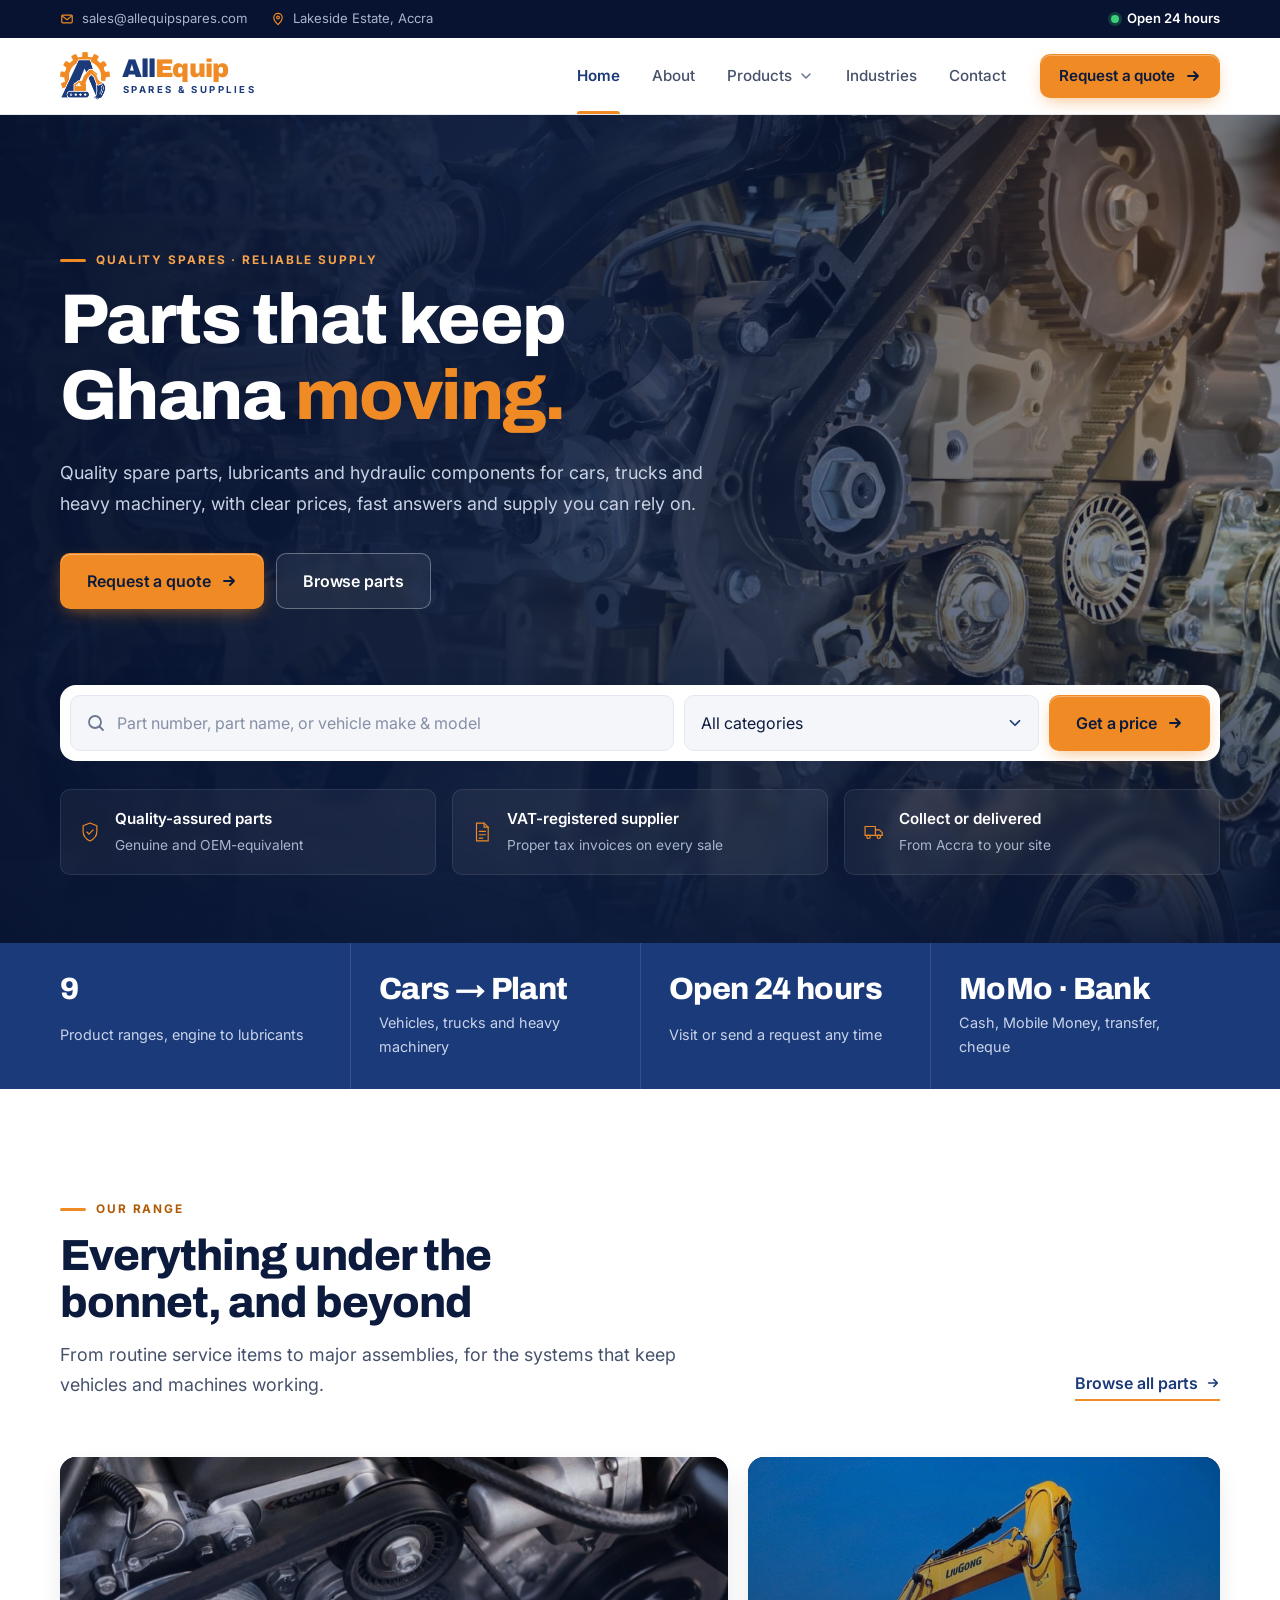
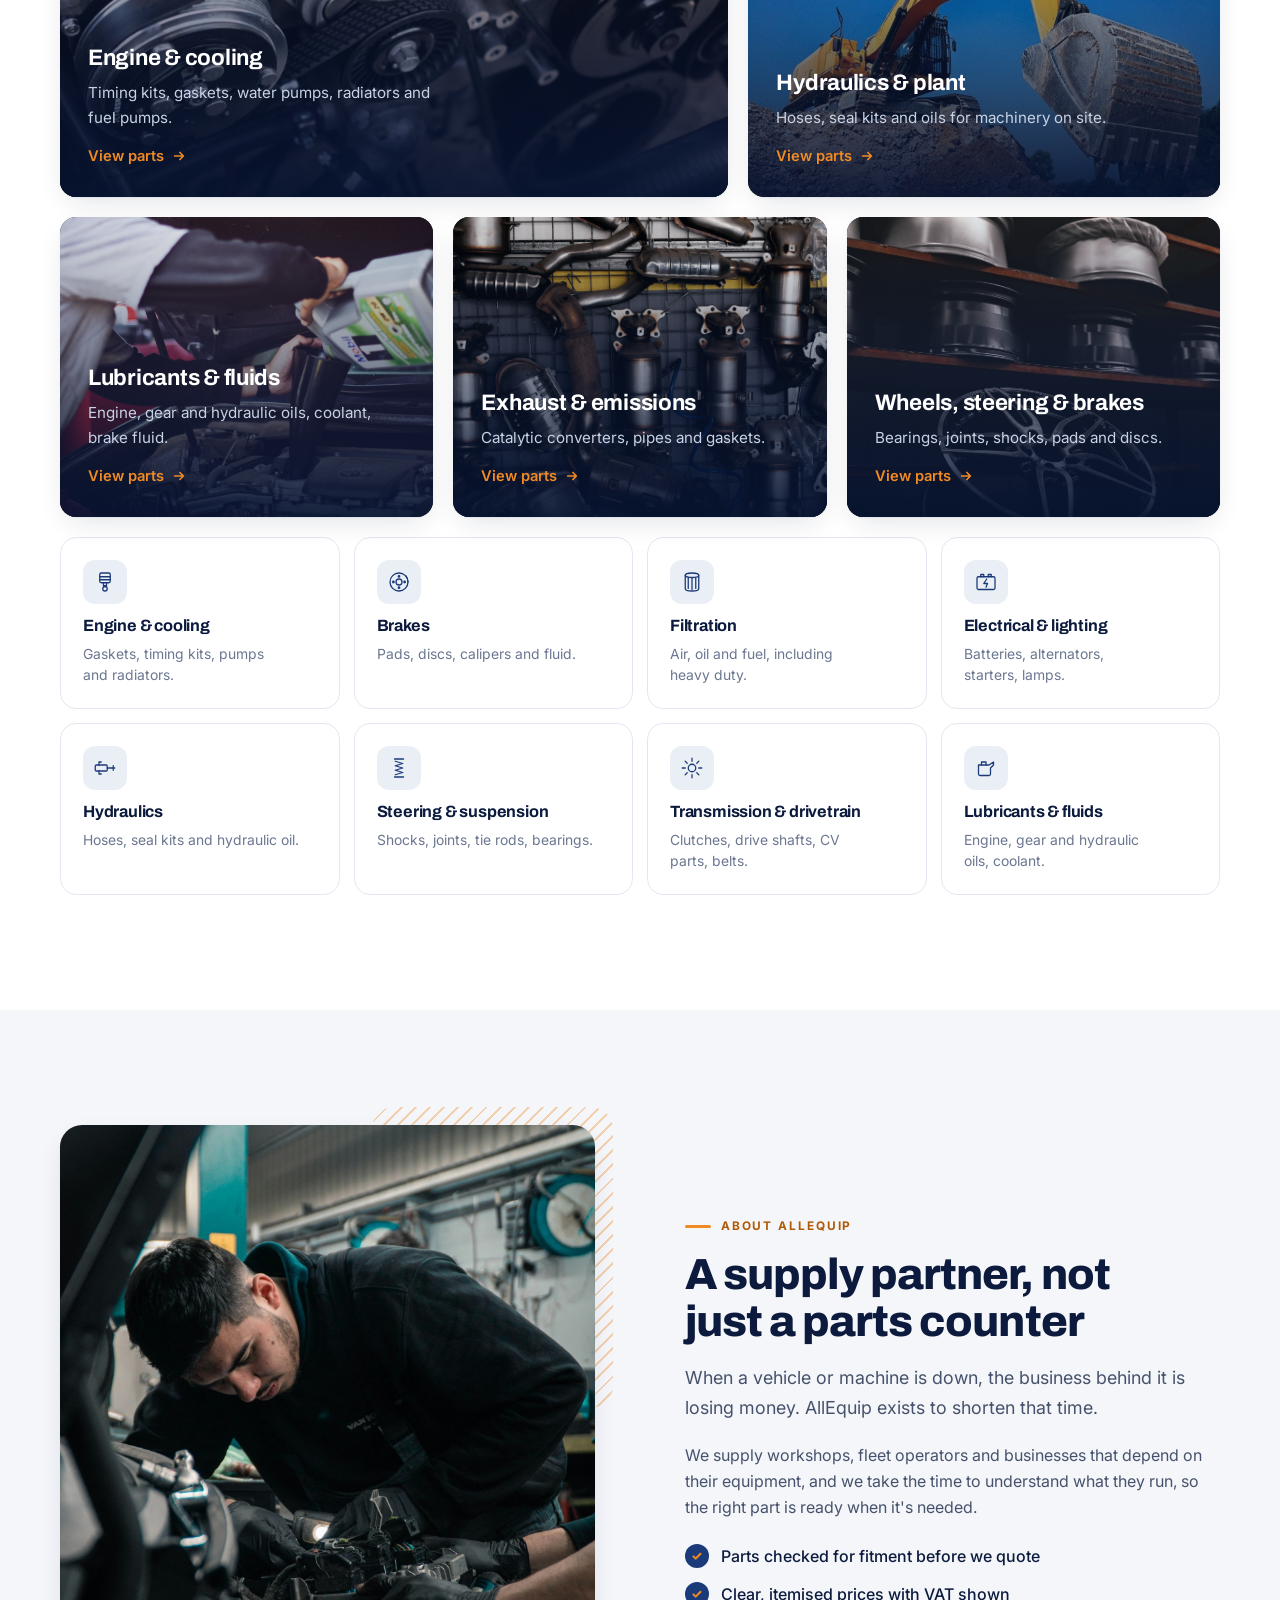
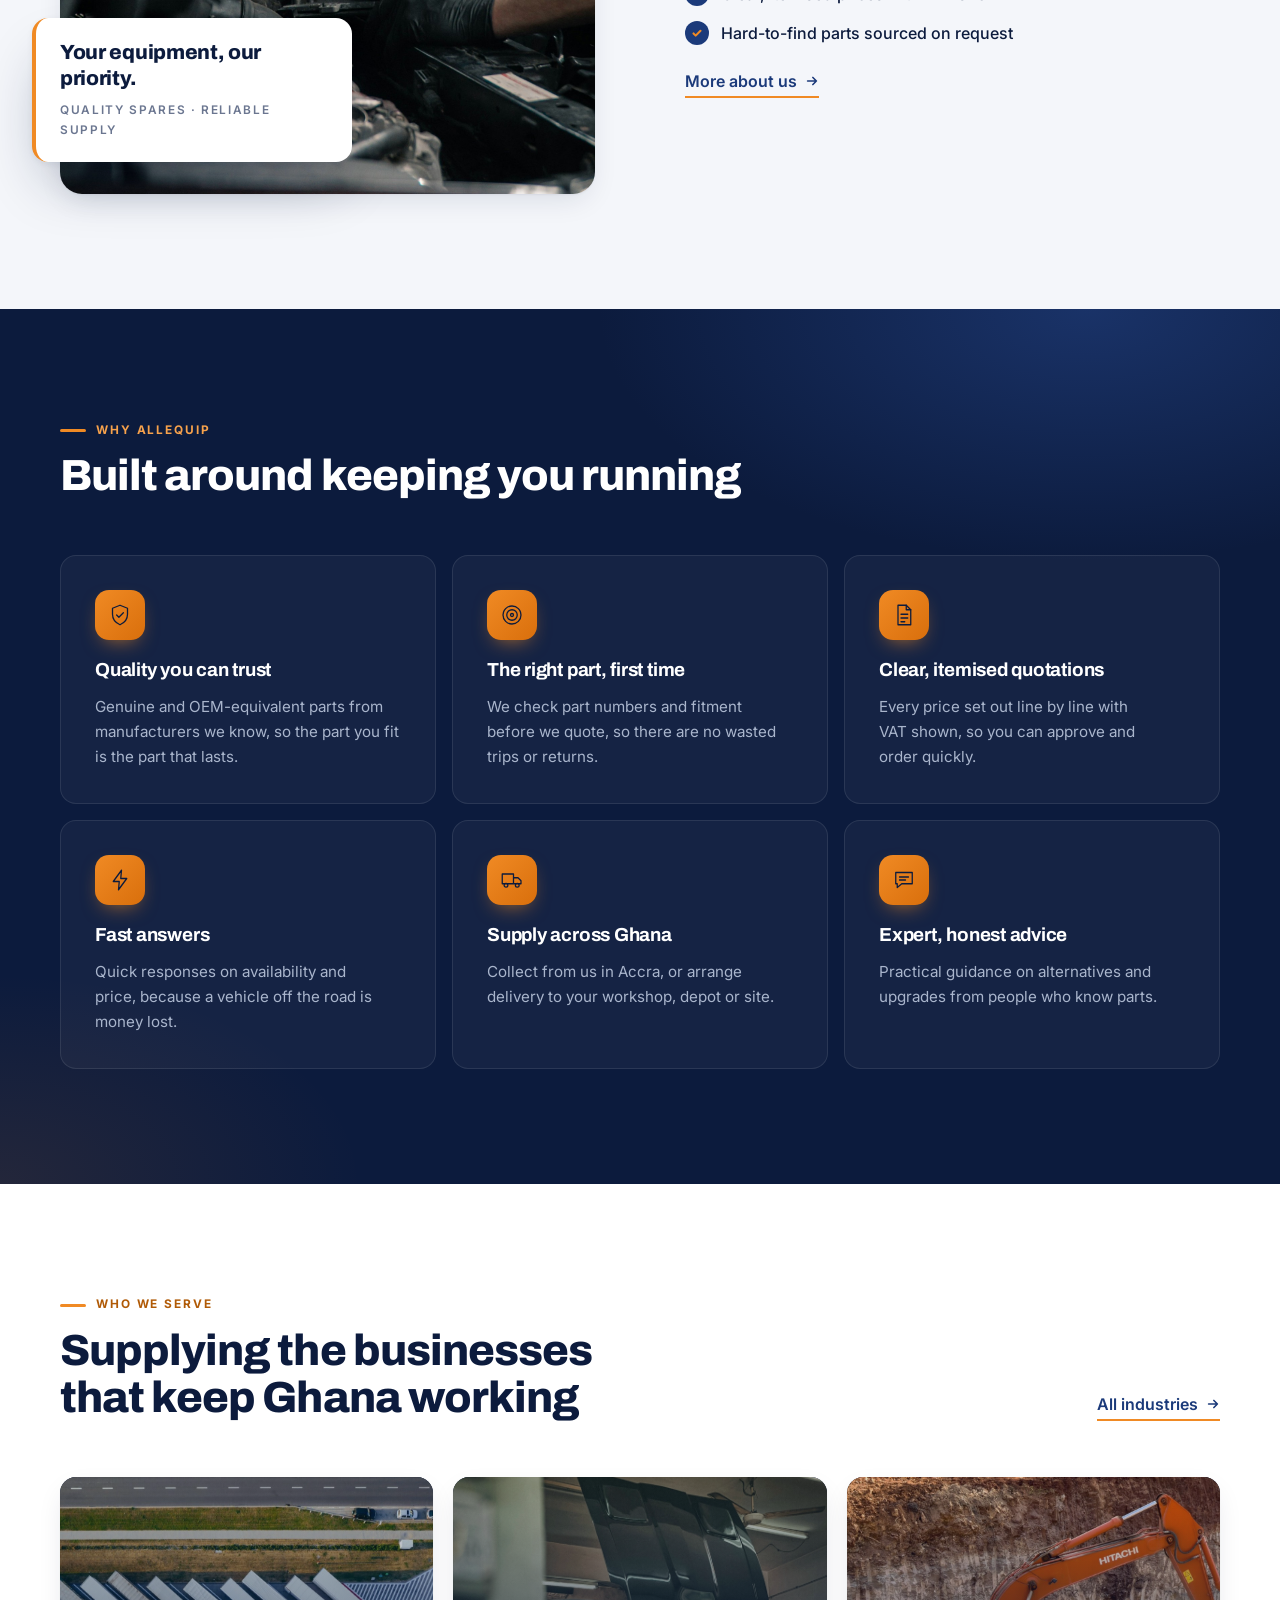
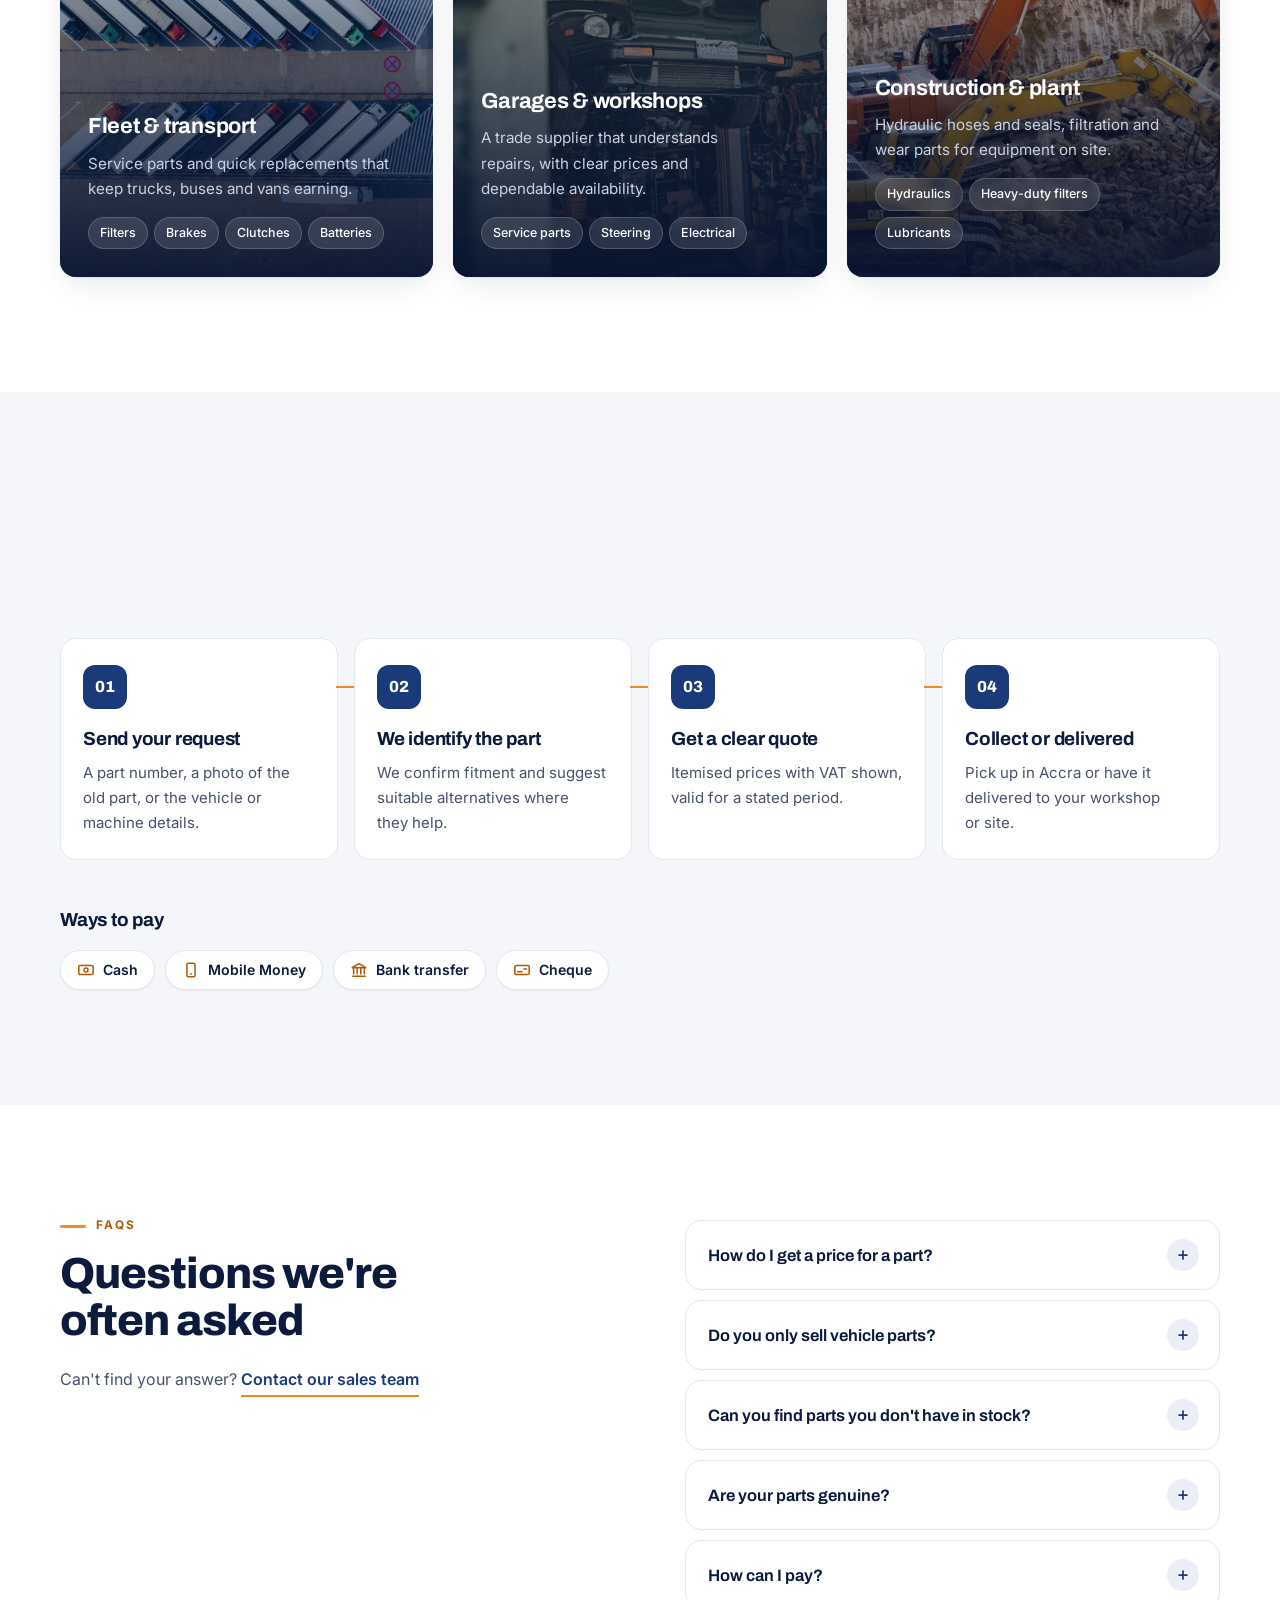
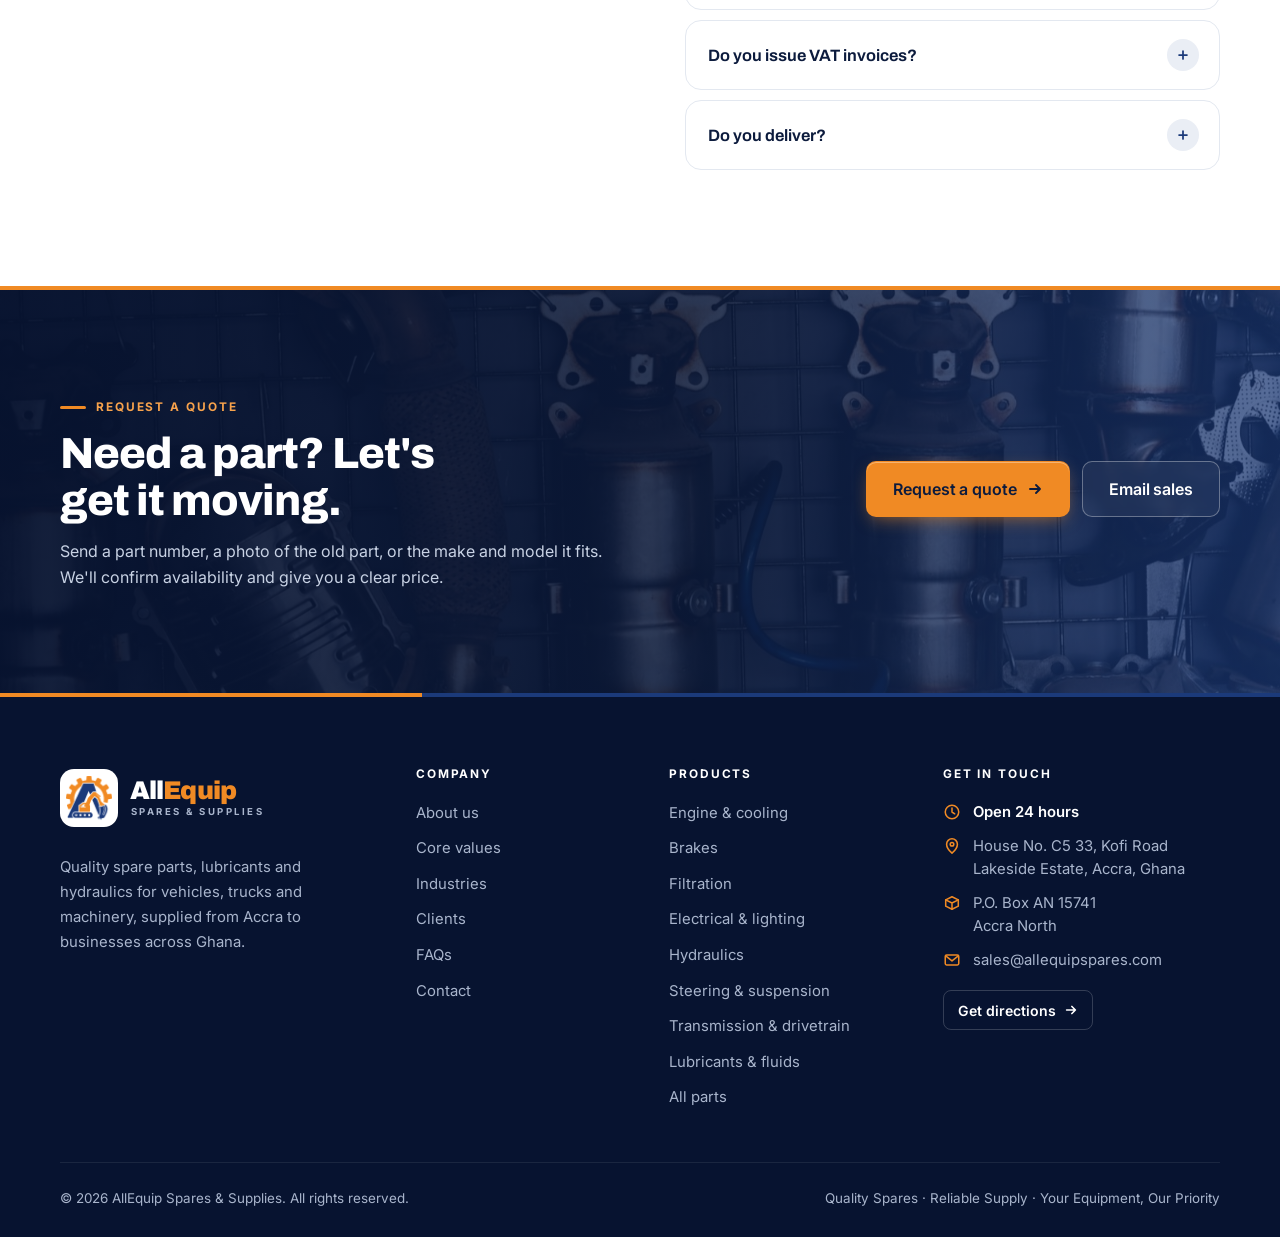
==== commit 675d4f51: "Show 'Open 24 hours' in the top bar, footer, contact page and home page" ====
--- a/index.html
+++ b/index.html
@@ -27,7 +27,7 @@
       <a href="mailto:sales@allequipspares.com"><svg viewBox="0 0 20 20" fill="none" stroke="currentColor" stroke-width="1.7" stroke-linecap="round" stroke-linejoin="round" aria-hidden="true"><rect x="2.5" y="4.5" width="15" height="11" rx="1.5"/><path d="m3 5.5 7 5.5 7-5.5"/></svg>sales@allequipspares.com</a>
       <a class="hide-sm" href="https://www.google.com/maps/search/?api=1&amp;query=Kofi+Road+Lakeside+Estate+Accra+Ghana" target="_blank" rel="noopener"><svg viewBox="0 0 20 20" fill="none" stroke="currentColor" stroke-width="1.7" stroke-linecap="round" stroke-linejoin="round" aria-hidden="true"><path d="M10 18s6-5.2 6-10a6 6 0 1 0-12 0c0 4.8 6 10 6 10Z"/><circle cx="10" cy="8" r="2"/></svg>Lakeside Estate, Accra</a>
     </div>
-    <div class="topbar-items hide-sm"><span><svg viewBox="0 0 20 20" fill="none" stroke="currentColor" stroke-width="1.7" stroke-linecap="round" stroke-linejoin="round" aria-hidden="true"><path d="M10 2.5 4 5v4.5c0 3.8 2.6 6.8 6 8 3.4-1.2 6-4.2 6-8V5z"/><path d="m7.3 10 1.9 1.9 3.6-3.8"/></svg>Quality spares &middot; Reliable supply &middot; Your equipment, our priority</span></div>
+    <div class="topbar-items"><span class="open-now"><svg viewBox="0 0 20 20" fill="none" stroke="currentColor" stroke-width="1.7" stroke-linecap="round" stroke-linejoin="round" aria-hidden="true"><circle cx="10" cy="10" r="7.5"/><path d="M10 5.5V10l3 2"/></svg>Open 24 hours</span></div>
   </div>
 </div>
 <header class="site-header">
@@ -98,7 +98,7 @@
   <div class="wrap">
     <div class="fact"><b>9</b><span>Product ranges, engine to lubricants</span></div>
     <div class="fact"><b>Cars &rarr; Plant</b><span>Vehicles, trucks and heavy machinery</span></div>
-    <div class="fact"><b>On request</b><span>Hard-to-find parts sourced for you</span></div>
+    <div class="fact"><b>Open 24 hours</b><span>Visit or send a request any time</span></div>
     <div class="fact"><b>MoMo &middot; Bank</b><span>Cash, Mobile Money, transfer, cheque</span></div>
   </div>
 </section>
@@ -249,6 +249,7 @@
       <div>
         <h3>Get in touch</h3>
         <ul class="footer-contact">
+          <li><svg viewBox="0 0 20 20" fill="none" stroke="currentColor" stroke-width="1.7" stroke-linecap="round" stroke-linejoin="round" aria-hidden="true"><circle cx="10" cy="10" r="7.5"/><path d="M10 5.5V10l3 2"/></svg><span><b class="footer-open">Open 24 hours</b></span></li>
           <li><svg viewBox="0 0 20 20" fill="none" stroke="currentColor" stroke-width="1.7" stroke-linecap="round" stroke-linejoin="round" aria-hidden="true"><path d="M10 18s6-5.2 6-10a6 6 0 1 0-12 0c0 4.8 6 10 6 10Z"/><circle cx="10" cy="8" r="2"/></svg><span>House No. C5 33, Kofi Road<br>Lakeside Estate, Accra, Ghana</span></li>
           <li><svg viewBox="0 0 20 20" fill="none" stroke="currentColor" stroke-width="1.7" stroke-linecap="round" stroke-linejoin="round" aria-hidden="true"><path d="M3 6.5 10 3l7 3.5v7L10 17l-7-3.5z"/><path d="M3 6.5 10 10l7-3.5M10 10v7"/></svg><span>P.O. Box AN 15741<br>Accra North</span></li>
           <li><svg viewBox="0 0 20 20" fill="none" stroke="currentColor" stroke-width="1.7" stroke-linecap="round" stroke-linejoin="round" aria-hidden="true"><rect x="2.5" y="4.5" width="15" height="11" rx="1.5"/><path d="m3 5.5 7 5.5 7-5.5"/></svg><a href="mailto:sales@allequipspares.com">sales@allequipspares.com</a></li>
--- a/assets/styles.css
+++ b/assets/styles.css
@@ -478,3 +478,10 @@
 .skip { position: absolute; left: -9999px; top: 0; }
 .skip:focus { left: 16px; top: 16px; z-index: 100; background: #fff; padding: 10px 14px; border-radius: var(--r); box-shadow: var(--shadow); }
 .sr-only { position: absolute; width: 1px; height: 1px; overflow: hidden; clip: rect(0 0 0 0); white-space: nowrap; }
+
+/* "Open 24 hours": a small live dot so it reads at a glance. */
+.open-now { color: #fff; font-weight: 600; }
+.open-now::before { content: ""; width: 8px; height: 8px; border-radius: 50%; background: #3ccf7a; box-shadow: 0 0 0 3px rgba(60, 207, 122, .22); order: -1; }
+.topbar .open-now svg { display: none; }
+.footer-open { color: #fff; font-weight: 600; }
+.contact-card--open .icon { background: var(--orange); color: var(--navy-900); }
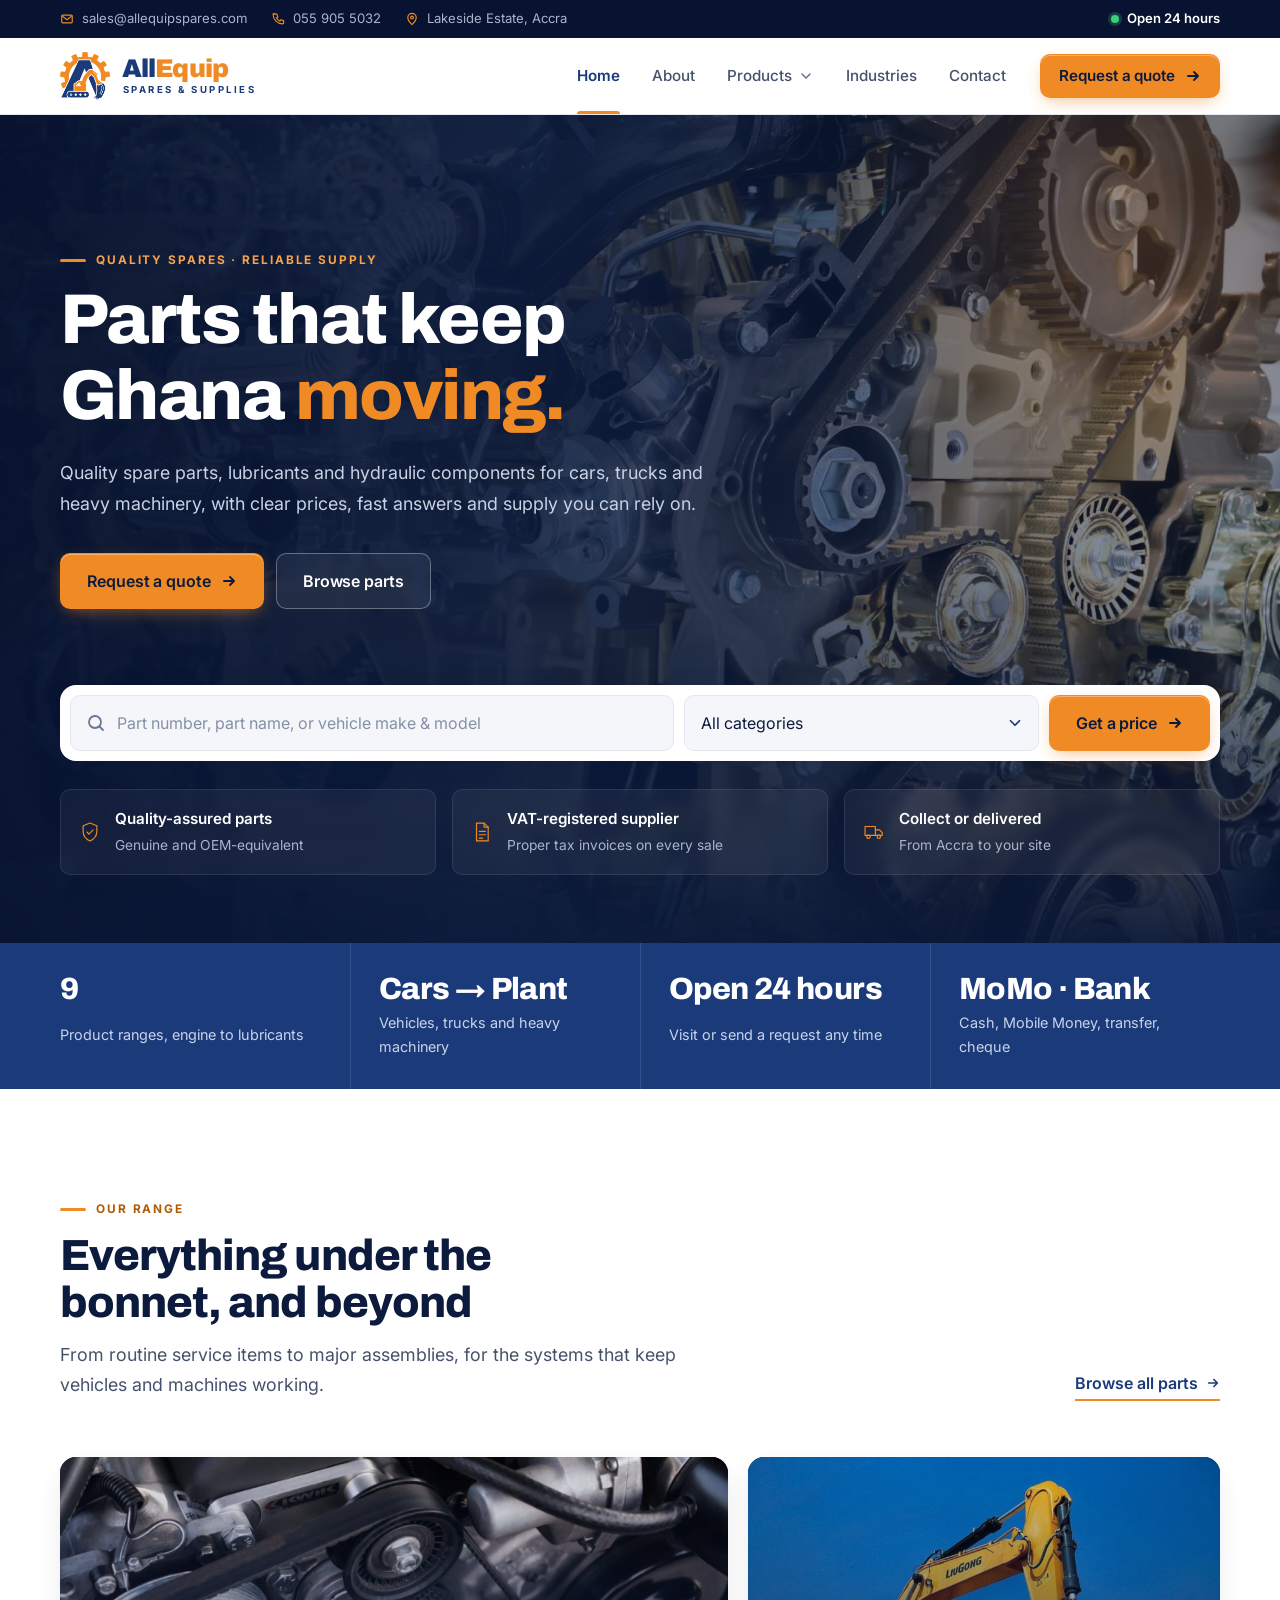
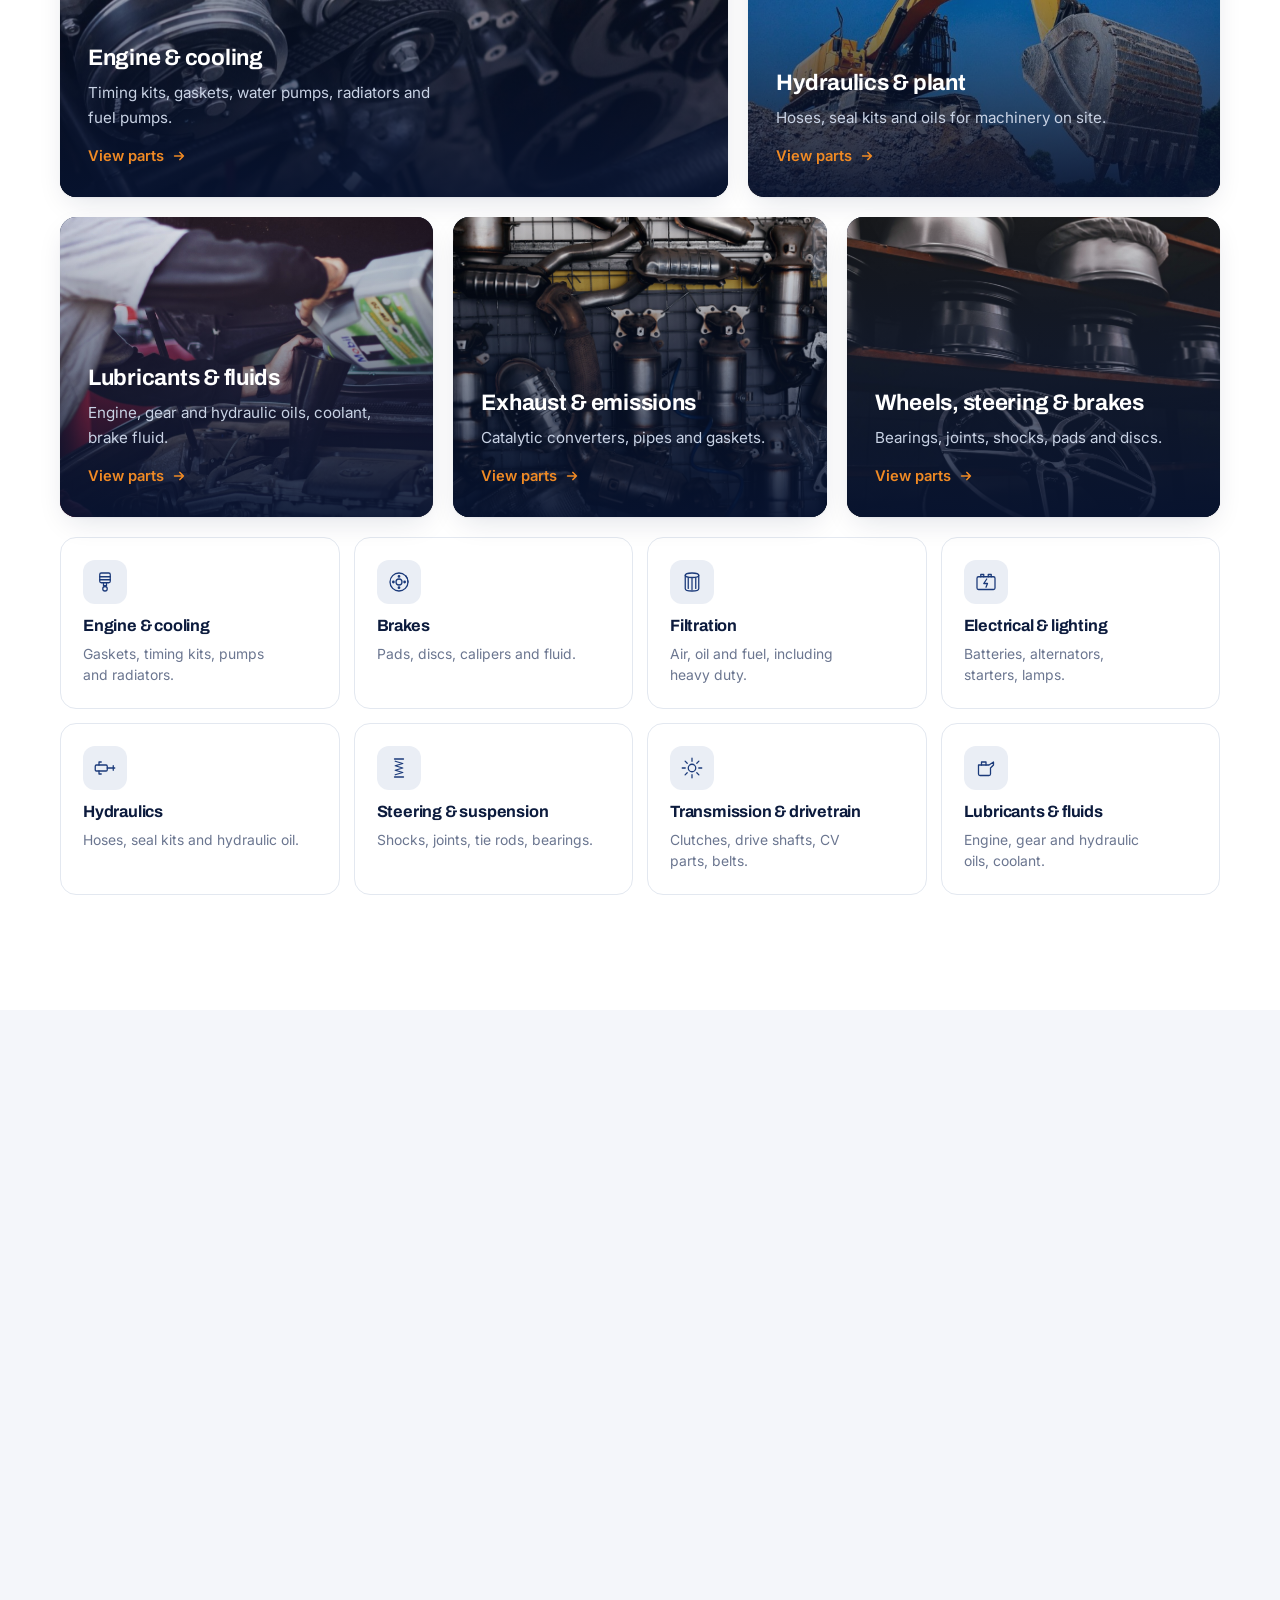
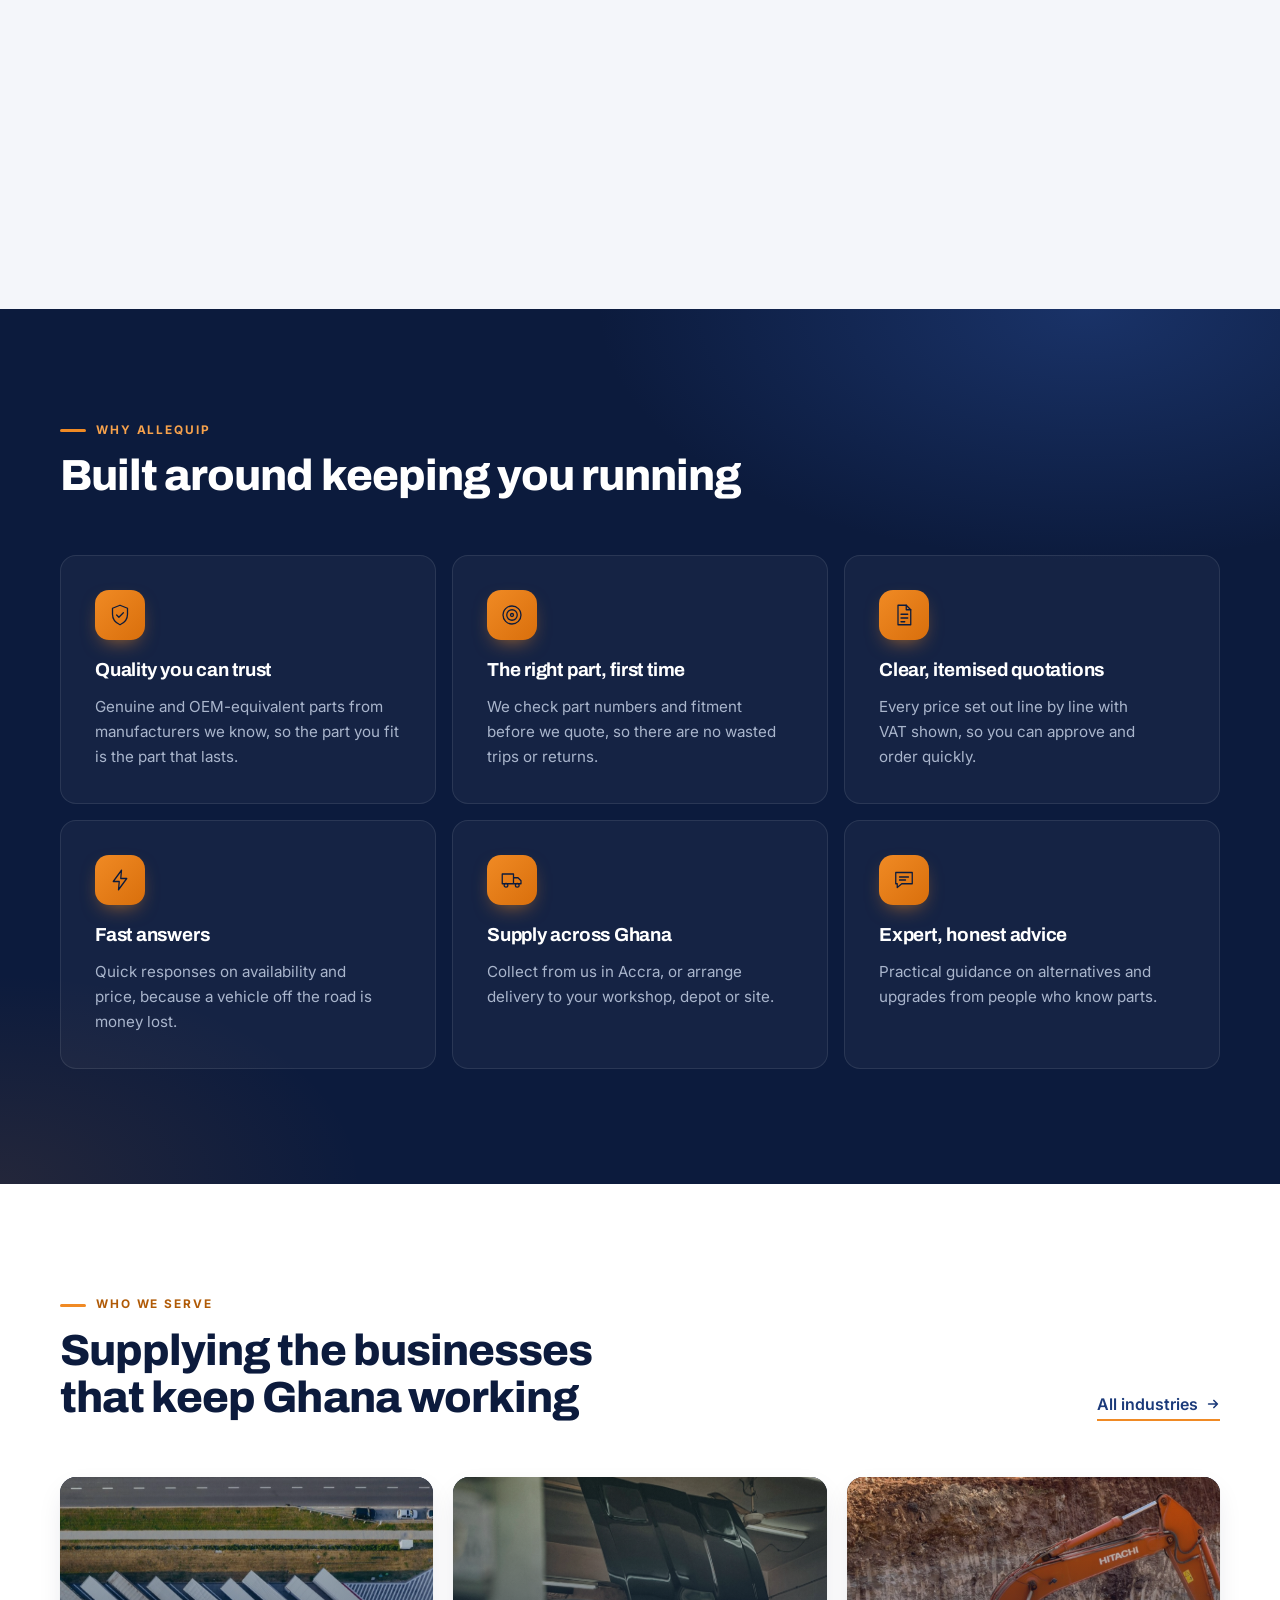
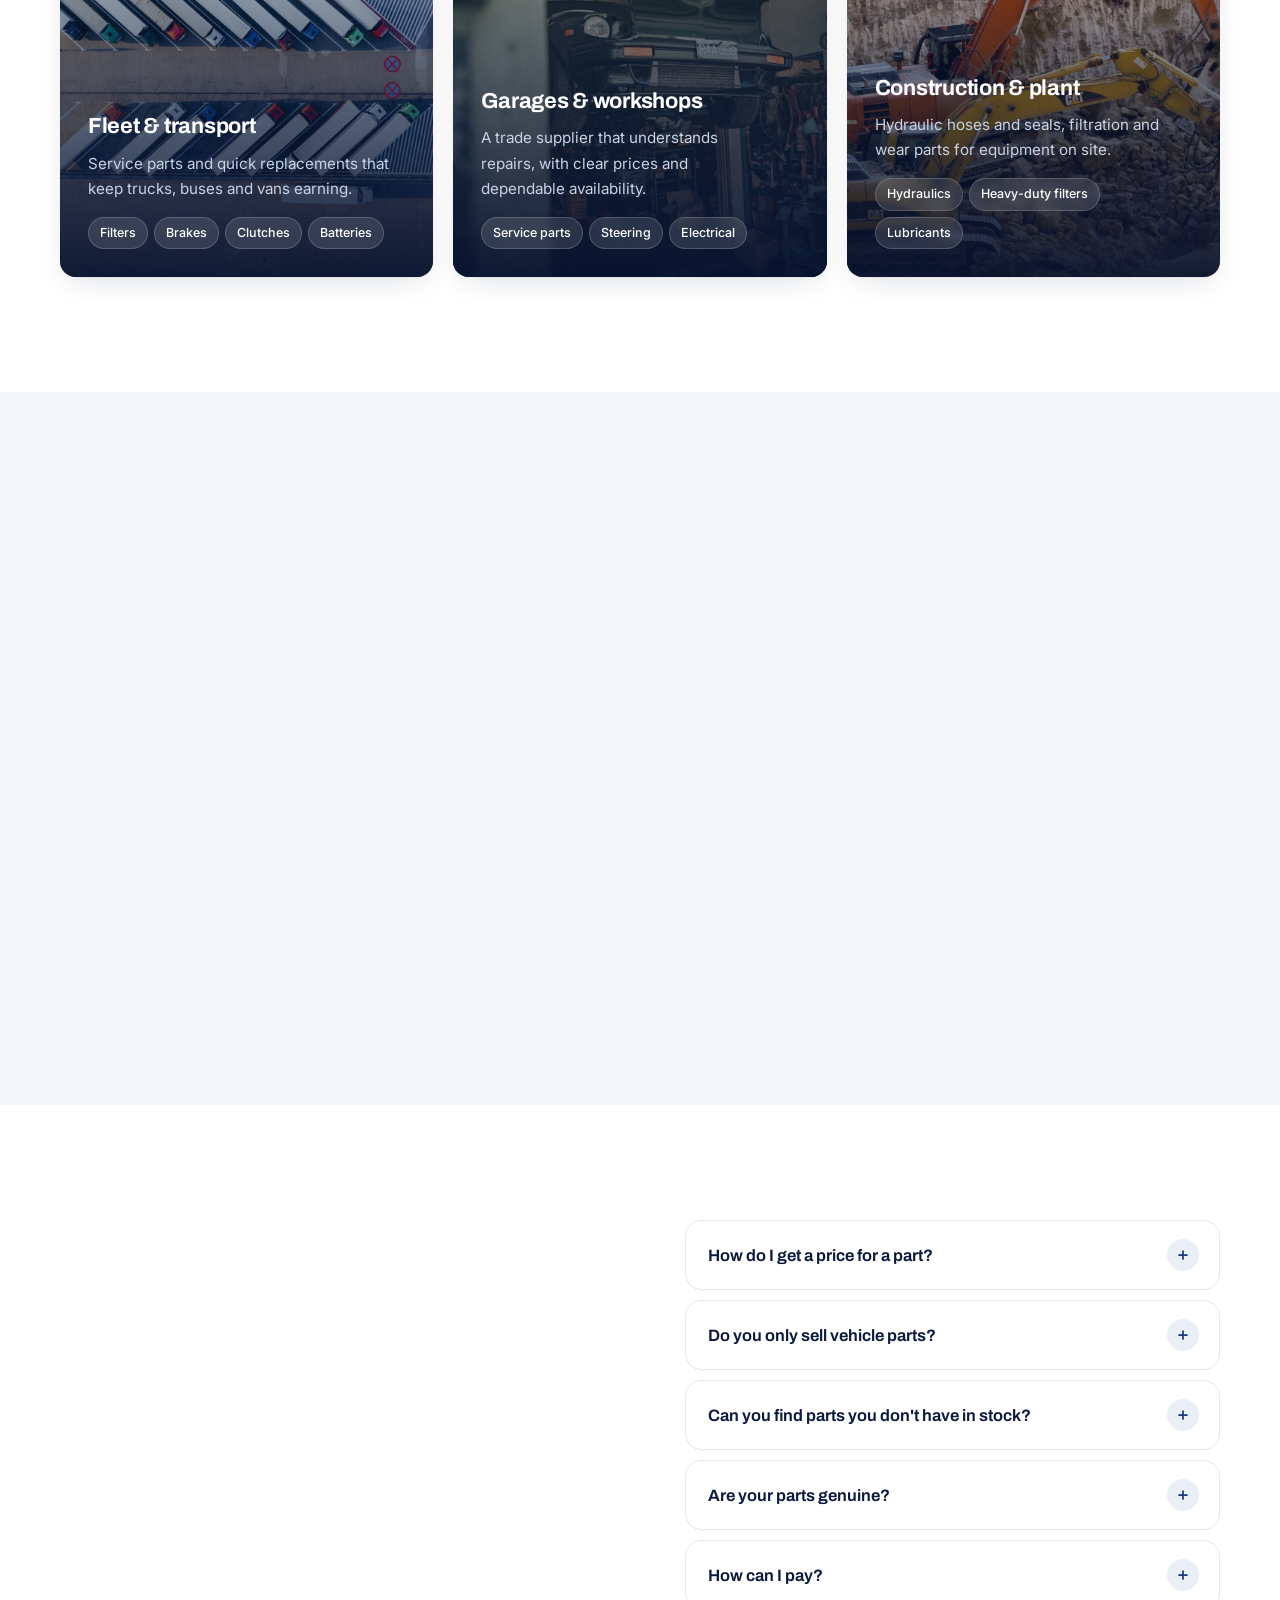
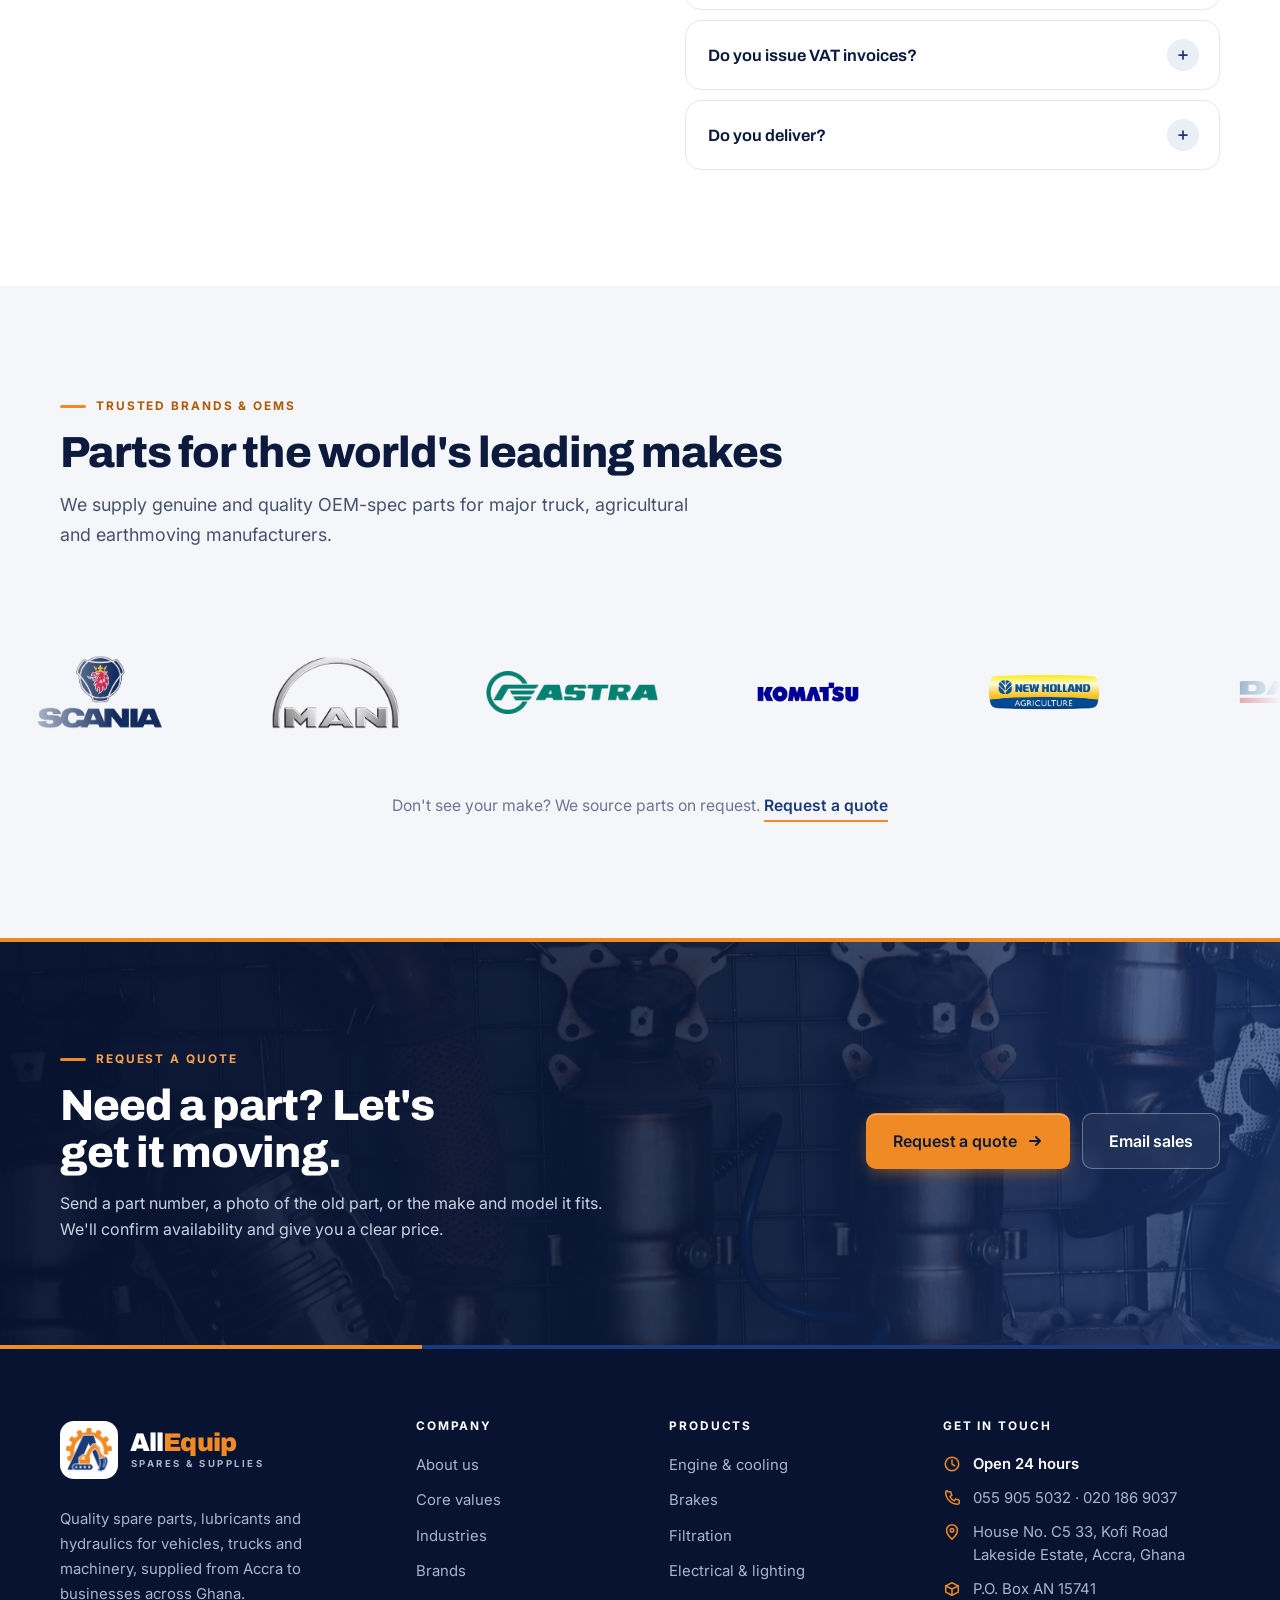
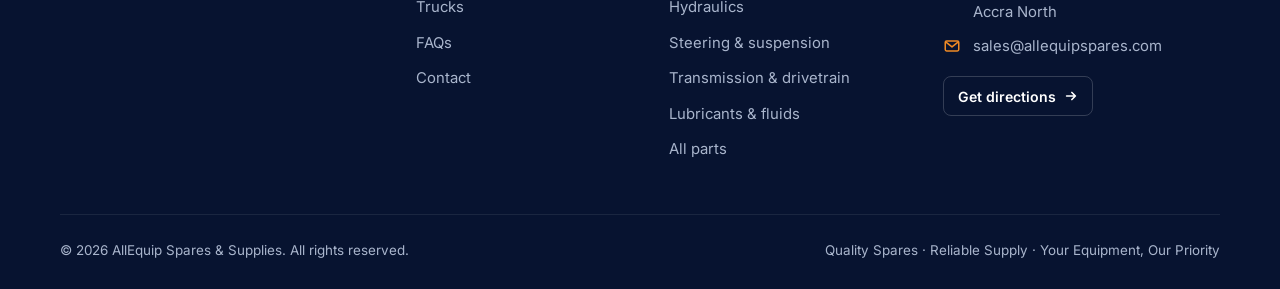
==== commit 0cc135ae: "Add high-res brand logos and update marquee paths" ====
--- a/index.html
+++ b/index.html
@@ -25,6 +25,7 @@
   <div class="wrap">
     <div class="topbar-items">
       <a href="mailto:sales@allequipspares.com"><svg viewBox="0 0 20 20" fill="none" stroke="currentColor" stroke-width="1.7" stroke-linecap="round" stroke-linejoin="round" aria-hidden="true"><rect x="2.5" y="4.5" width="15" height="11" rx="1.5"/><path d="m3 5.5 7 5.5 7-5.5"/></svg>sales@allequipspares.com</a>
+      <a href="tel:+233559055032"><svg viewBox="0 0 20 20" fill="none" stroke="currentColor" stroke-width="1.7" stroke-linecap="round" stroke-linejoin="round" aria-hidden="true"><path d="M5.4 3h3l1.4 4-2.1 1.3a11 11 0 0 0 4.9 4.9L14 11l4 1.4v3a1.5 1.5 0 0 1-1.5 1.5A13.5 13.5 0 0 1 3 3.5 1.5 1.5 0 0 1 4.5 2Z"/></svg>055 905 5032</a>
       <a class="hide-sm" href="https://www.google.com/maps/search/?api=1&amp;query=Kofi+Road+Lakeside+Estate+Accra+Ghana" target="_blank" rel="noopener"><svg viewBox="0 0 20 20" fill="none" stroke="currentColor" stroke-width="1.7" stroke-linecap="round" stroke-linejoin="round" aria-hidden="true"><path d="M10 18s6-5.2 6-10a6 6 0 1 0-12 0c0 4.8 6 10 6 10Z"/><circle cx="10" cy="8" r="2"/></svg>Lakeside Estate, Accra</a>
     </div>
     <div class="topbar-items"><span class="open-now"><svg viewBox="0 0 20 20" fill="none" stroke="currentColor" stroke-width="1.7" stroke-linecap="round" stroke-linejoin="round" aria-hidden="true"><circle cx="10" cy="10" r="7.5"/><path d="M10 5.5V10l3 2"/></svg>Open 24 hours</span></div>
@@ -213,6 +214,43 @@
     <div class="reveal"><div class="faq"><details><summary>How do I get a price for a part?</summary><p>Use the quote form, or email us with the part number and quantity. If you don't have a part number, send the make, model and year of the vehicle or machine, or a photo of the old part, and we'll identify it.</p></details><details><summary>Do you only sell vehicle parts?</summary><p>No. Alongside car and truck parts we supply hydraulic components, filtration, lubricants and service parts for plant and machinery.</p></details><details><summary>Can you find parts you don't have in stock?</summary><p>Yes. We source parts on request. Send us the details and we'll come back with availability, price and an expected date.</p></details><details><summary>Are your parts genuine?</summary><p>We supply genuine and quality OEM-equivalent parts from trusted manufacturers, and we'll always tell you which you're getting.</p></details><details><summary>How can I pay?</summary><p>Cash, Mobile Money, bank transfer and cheque. Account customers can be set up with agreed credit terms.</p></details><details><summary>Do you issue VAT invoices?</summary><p>Yes. We're VAT-registered, and every sale comes with a proper invoice showing VAT, NHIL and GETFund.</p></details><details><summary>Do you deliver?</summary><p>You can collect from us in Accra, or we can arrange delivery to your workshop, depot or site. Ask when you request your quote.</p></details></div></div>
   </div>
 </section>
+<section class="section section--mist" id="brands" aria-labelledby="brands-title">
+  <div class="wrap">
+    <div class="section-head reveal">
+      <p class="eyebrow">Trusted Brands &amp; OEMs</p>
+      <h2 id="brands-title">Parts for the world's leading makes</h2>
+      <p class="lead">We supply genuine and quality OEM-spec parts for major truck, agricultural and earthmoving manufacturers.</p>
+    </div>
+  </div>
+  <div class="brand-marquee reveal" role="group" aria-label="Brands we supply parts for">
+    <div class="brand-track">
+      <ul class="brand-set">
+        <li class="brand-tile brand-tile--tall"><img src="assets/img/brands/scania.png" alt="Scania" loading="lazy" decoding="async"></li>
+        <li class="brand-tile brand-tile--tall"><img src="assets/img/brands/man.png" alt="MAN" loading="lazy" decoding="async"></li>
+        <li class="brand-tile brand-tile--wide"><img src="assets/img/brands/astra.png" alt="Astra" loading="lazy" decoding="async"></li>
+        <li class="brand-tile brand-tile--wide"><img src="assets/img/brands/komatsu.png" alt="Komatsu" loading="lazy" decoding="async"></li>
+        <li class="brand-tile"><img src="assets/img/brands/new-holland.png" alt="New Holland" loading="lazy" decoding="async"></li>
+        <li class="brand-tile"><img src="assets/img/brands/daf.png" alt="DAF" loading="lazy" decoding="async"></li>
+        <li class="brand-tile brand-tile--wide"><img src="assets/img/brands/case-ih.png" alt="Case IH" loading="lazy" decoding="async"></li>
+        <li class="brand-tile"><img src="assets/img/brands/cnh.png" alt="CNH Industrial" loading="lazy" decoding="async"></li>
+        <li class="brand-tile brand-tile--round"><img src="assets/img/brands/berco.png" alt="Berco" loading="lazy" decoding="async"></li>
+      </ul>
+      <ul class="brand-set" aria-hidden="true">
+        <li class="brand-tile brand-tile--tall"><img src="assets/img/brands/scania.png" alt="" loading="lazy" decoding="async"></li>
+        <li class="brand-tile brand-tile--tall"><img src="assets/img/brands/man.png" alt="" loading="lazy" decoding="async"></li>
+        <li class="brand-tile brand-tile--wide"><img src="assets/img/brands/astra.png" alt="" loading="lazy" decoding="async"></li>
+        <li class="brand-tile brand-tile--wide"><img src="assets/img/brands/komatsu.png" alt="" loading="lazy" decoding="async"></li>
+        <li class="brand-tile"><img src="assets/img/brands/new-holland.png" alt="" loading="lazy" decoding="async"></li>
+        <li class="brand-tile"><img src="assets/img/brands/daf.png" alt="" loading="lazy" decoding="async"></li>
+        <li class="brand-tile brand-tile--wide"><img src="assets/img/brands/case-ih.png" alt="" loading="lazy" decoding="async"></li>
+        <li class="brand-tile"><img src="assets/img/brands/cnh.png" alt="" loading="lazy" decoding="async"></li>
+        <li class="brand-tile brand-tile--round"><img src="assets/img/brands/berco.png" alt="" loading="lazy" decoding="async"></li>
+      </ul>
+    </div>
+  </div>
+  <p class="brand-note wrap reveal">Don't see your make? We source parts on request. <a class="text-link" href="contact.html">Request a quote</a></p>
+</section>
+
 <section class="cta" aria-labelledby="cta-title">
   <div class="hero-media"><img src="assets/img/parts.jpg" alt="" loading="lazy"></div>
   <div class="wrap reveal">
@@ -240,7 +278,7 @@
       </div>
       <div>
         <h3>Company</h3>
-        <ul><li><a href="about.html">About us</a></li><li><a href="about.html#values">Core values</a></li><li><a href="industries.html">Industries</a></li><li><a href="industries.html#clients">Clients</a></li><li><a href="index.html#faq">FAQs</a></li><li><a href="contact.html">Contact</a></li></ul>
+        <ul><li><a href="about.html">About us</a></li><li><a href="about.html#values">Core values</a></li><li><a href="industries.html">Industries</a></li><li><a href="industries.html#brands">Brands</a></li><li><a href="industries.html#trucks">Trucks</a></li><li><a href="index.html#faq">FAQs</a></li><li><a href="contact.html">Contact</a></li></ul>
       </div>
       <div>
         <h3>Products</h3>
@@ -250,6 +288,7 @@
         <h3>Get in touch</h3>
         <ul class="footer-contact">
           <li><svg viewBox="0 0 20 20" fill="none" stroke="currentColor" stroke-width="1.7" stroke-linecap="round" stroke-linejoin="round" aria-hidden="true"><circle cx="10" cy="10" r="7.5"/><path d="M10 5.5V10l3 2"/></svg><span><b class="footer-open">Open 24 hours</b></span></li>
+          <li><svg viewBox="0 0 20 20" fill="none" stroke="currentColor" stroke-width="1.7" stroke-linecap="round" stroke-linejoin="round" aria-hidden="true"><path d="M5.4 3h3l1.4 4-2.1 1.3a11 11 0 0 0 4.9 4.9L14 11l4 1.4v3a1.5 1.5 0 0 1-1.5 1.5A13.5 13.5 0 0 1 3 3.5 1.5 1.5 0 0 1 4.5 2Z"/></svg><span><a href="tel:+233559055032">055 905 5032</a> &middot; <a href="tel:+233201869037">020 186 9037</a></span></li>
           <li><svg viewBox="0 0 20 20" fill="none" stroke="currentColor" stroke-width="1.7" stroke-linecap="round" stroke-linejoin="round" aria-hidden="true"><path d="M10 18s6-5.2 6-10a6 6 0 1 0-12 0c0 4.8 6 10 6 10Z"/><circle cx="10" cy="8" r="2"/></svg><span>House No. C5 33, Kofi Road<br>Lakeside Estate, Accra, Ghana</span></li>
           <li><svg viewBox="0 0 20 20" fill="none" stroke="currentColor" stroke-width="1.7" stroke-linecap="round" stroke-linejoin="round" aria-hidden="true"><path d="M3 6.5 10 3l7 3.5v7L10 17l-7-3.5z"/><path d="M3 6.5 10 10l7-3.5M10 10v7"/></svg><span>P.O. Box AN 15741<br>Accra North</span></li>
           <li><svg viewBox="0 0 20 20" fill="none" stroke="currentColor" stroke-width="1.7" stroke-linecap="round" stroke-linejoin="round" aria-hidden="true"><rect x="2.5" y="4.5" width="15" height="11" rx="1.5"/><path d="m3 5.5 7 5.5 7-5.5"/></svg><a href="mailto:sales@allequipspares.com">sales@allequipspares.com</a></li>
@@ -265,4 +304,4 @@
 </footer>
 <script src="assets/site.js" defer></script>
 </body>
-</html>
+</html>
--- a/assets/styles.css
+++ b/assets/styles.css
@@ -485,3 +485,68 @@
 .topbar .open-now svg { display: none; }
 .footer-open { color: #fff; font-weight: 600; }
 .contact-card--open .icon { background: var(--orange); color: var(--navy-900); }
+
+/* ------------------------------------------------- machine gallery */
+.machine-grid { display: grid; grid-template-columns: repeat(4, minmax(0, 1fr)); gap: 20px; }
+.machine-card { border-radius: var(--r-lg); overflow: hidden; background: #fff; border: 1px solid var(--line); transition: box-shadow .2s ease, transform .2s var(--ease); }
+.machine-card:hover { box-shadow: var(--shadow); transform: translateY(-3px); }
+.machine-card img { width: 100%; aspect-ratio: 4 / 3; object-fit: cover; display: block; background: #fff; }
+.machine-card-body { padding: 14px 16px 16px; }
+.machine-label { display: block; font: 650 .95rem/1.3 var(--font-head); color: var(--ink); }
+.machine-make { display: block; font-size: .8rem; font-weight: 500; color: var(--muted); margin-top: 3px; }
+@media (max-width: 1024px) { .machine-grid { grid-template-columns: repeat(2, minmax(0, 1fr)); } }
+@media (max-width: 520px) { .machine-grid { grid-template-columns: 1fr 1fr; gap: 12px; } }
+
+/* -------------------------------------------- brand marquee scroller
+   Logos float directly on the section background: no boxes, borders or
+   shadows. The belt never pauses; hovering a logo only lifts that logo.
+   It holds two identical lists and slides exactly half its width, so the
+   loop has no jump. */
+.brand-marquee {
+  --u: 1;                               /* size scale, lowered on phones */
+  --slot-w: calc(200px * var(--u));
+  --slot-h: calc(110px * var(--u));
+  --gap: calc(36px * var(--u));
+  position: relative;
+  overflow: hidden;
+  padding: 30px 0 38px;
+  -webkit-mask-image: linear-gradient(90deg, transparent 0, #000 9%, #000 91%, transparent 100%);
+          mask-image: linear-gradient(90deg, transparent 0, #000 9%, #000 91%, transparent 100%);
+}
+.brand-track {
+  display: flex;
+  width: max-content;
+  animation: brand-scroll 48s linear infinite;   /* no :hover pause anywhere */
+  will-change: transform;
+}
+@keyframes brand-scroll { to { transform: translateX(-50%); } }
+
+.brand-set { display: flex; flex: none; gap: var(--gap); margin: 0; padding: 0 var(--gap) 0 0; list-style: none; }
+
+.brand-tile { flex: none; display: grid; place-items: center; width: var(--slot-w); height: var(--slot-h); }
+.brand-tile img {
+  width: auto; height: auto;
+  max-width: calc(160px * var(--u));
+  max-height: calc(64px * var(--u));
+  object-fit: contain;
+  display: block;
+  transition: transform .4s var(--ease), filter .4s var(--ease);
+}
+.brand-tile:hover img { transform: translateY(-6px) scale(1.1); filter: drop-shadow(0 14px 14px rgba(12, 27, 61, .22)); }
+
+/* optical balancing: tall, wide and round logos need different boxes */
+.brand-tile--tall img  { max-width: calc(132px * var(--u)); max-height: calc(84px * var(--u)); }
+.brand-tile--wide img  { max-width: calc(172px * var(--u)); }
+.brand-tile--round img { max-width: calc(88px * var(--u));  max-height: calc(88px * var(--u)); }
+
+.brand-note { margin-top: 4px; text-align: center; font-size: .98rem; color: var(--muted); }
+
+@media (max-width: 640px) {
+  .brand-marquee { --u: .7; padding: 22px 0 30px; -webkit-mask-image: linear-gradient(90deg, transparent 0, #000 6%, #000 94%, transparent 100%); mask-image: linear-gradient(90deg, transparent 0, #000 6%, #000 94%, transparent 100%); }
+}
+/* Reduced motion: no automatic movement; the row can be scrolled by hand. */
+@media (prefers-reduced-motion: reduce) {
+  .brand-marquee { overflow-x: auto; -webkit-mask-image: none; mask-image: none; }
+  .brand-track { animation: none; }
+  .brand-set[aria-hidden="true"] { display: none; }
+}
